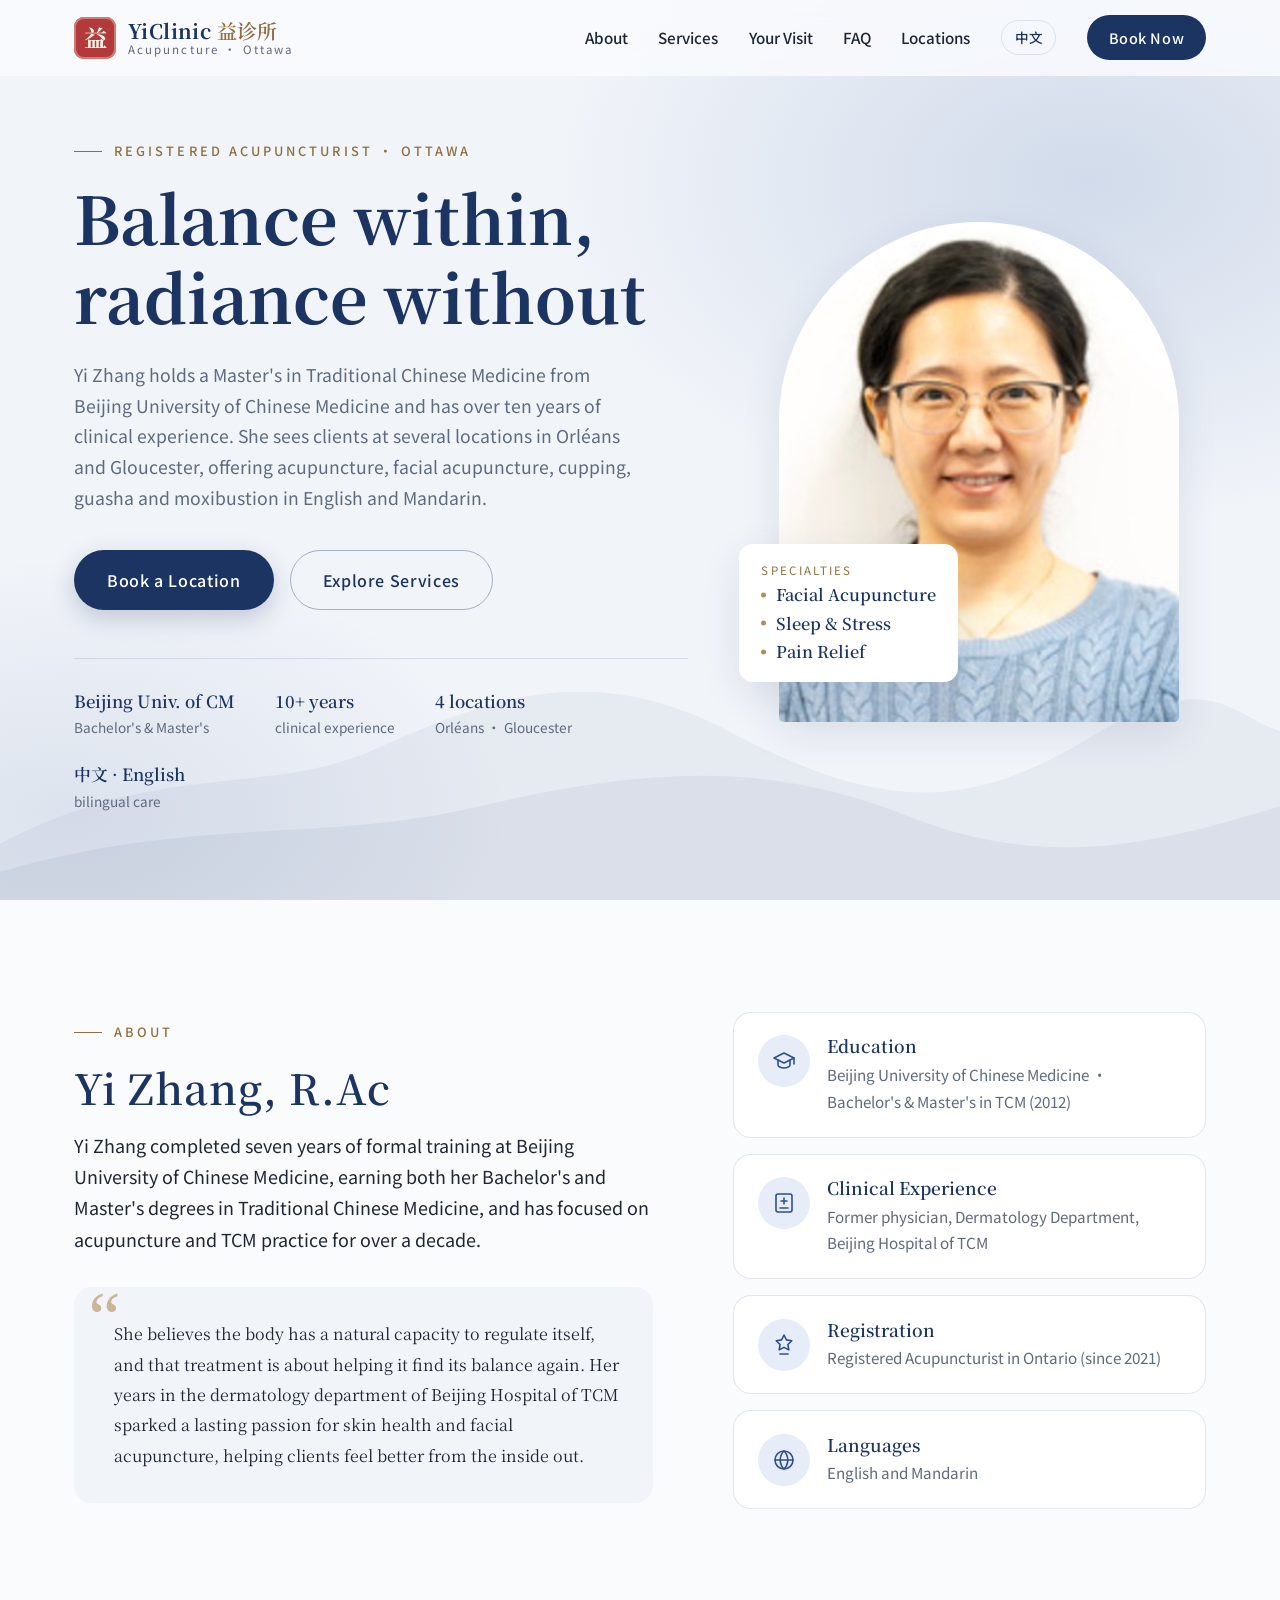
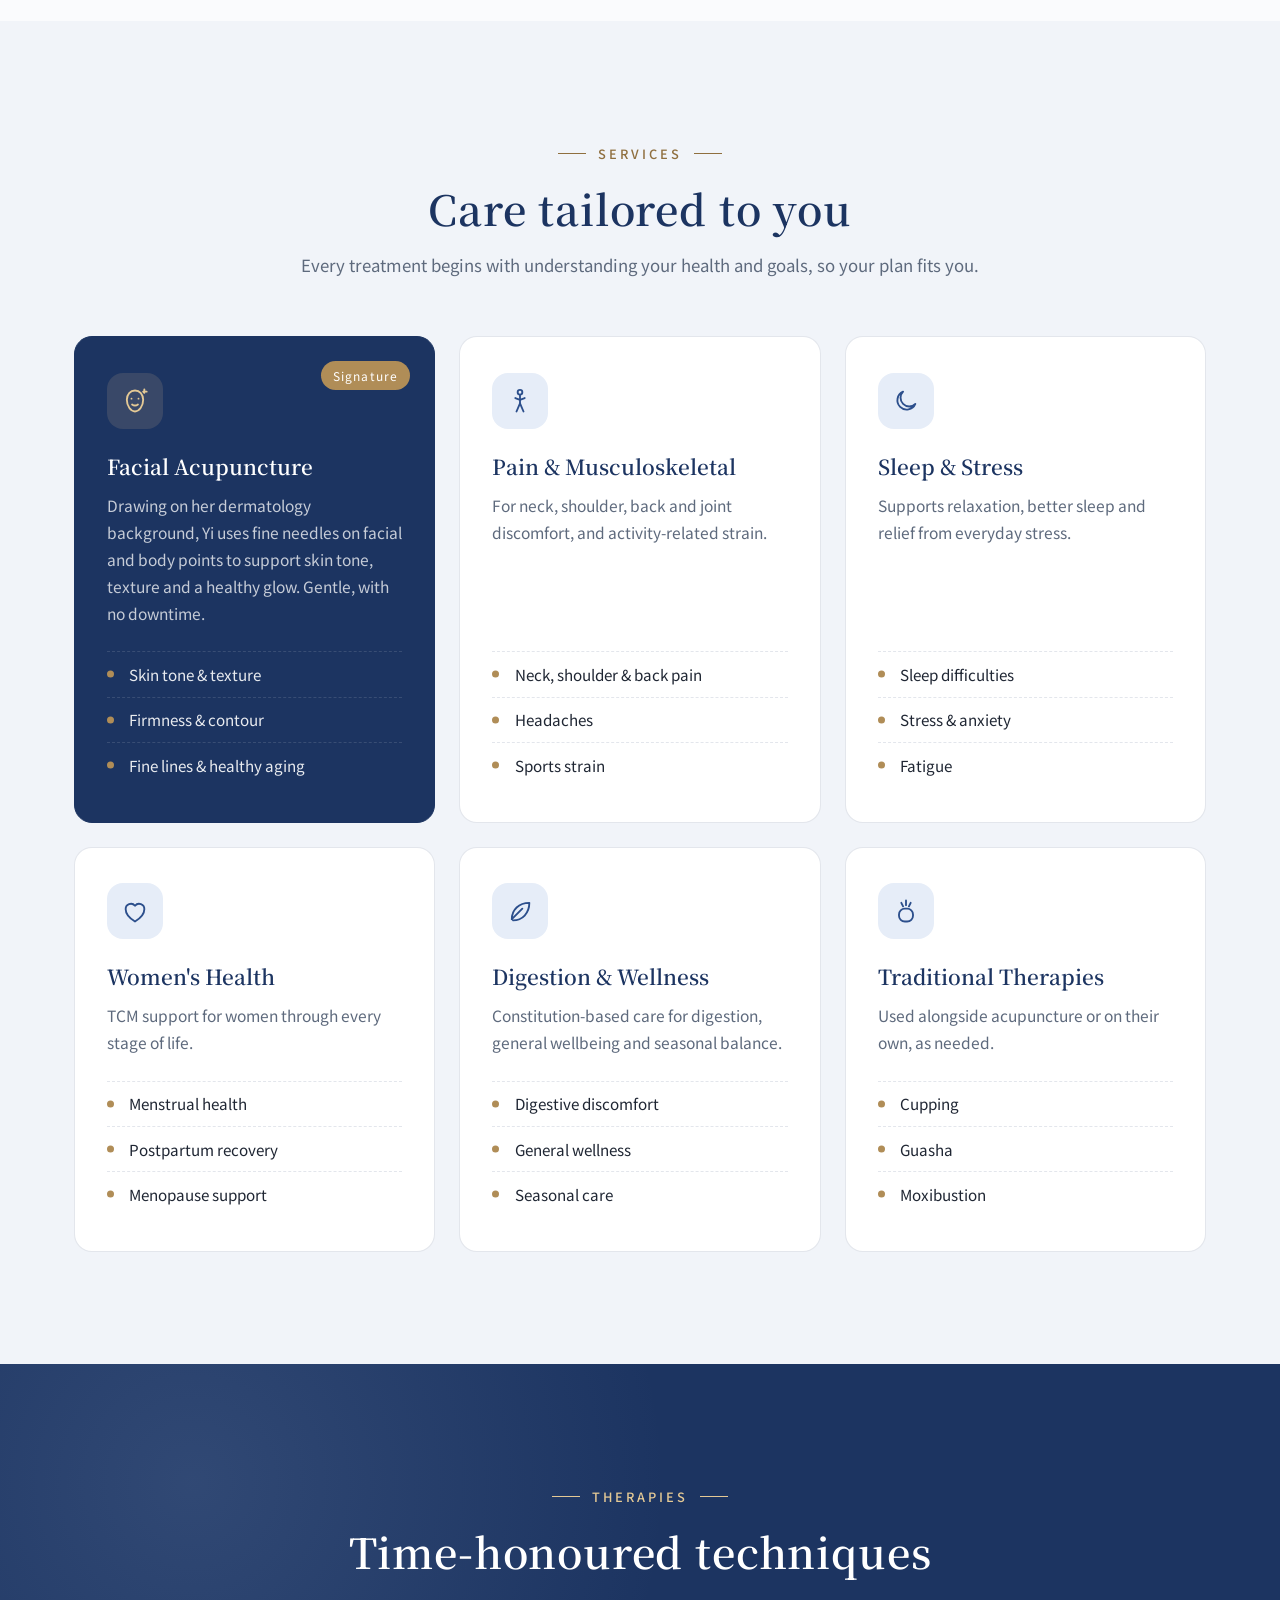
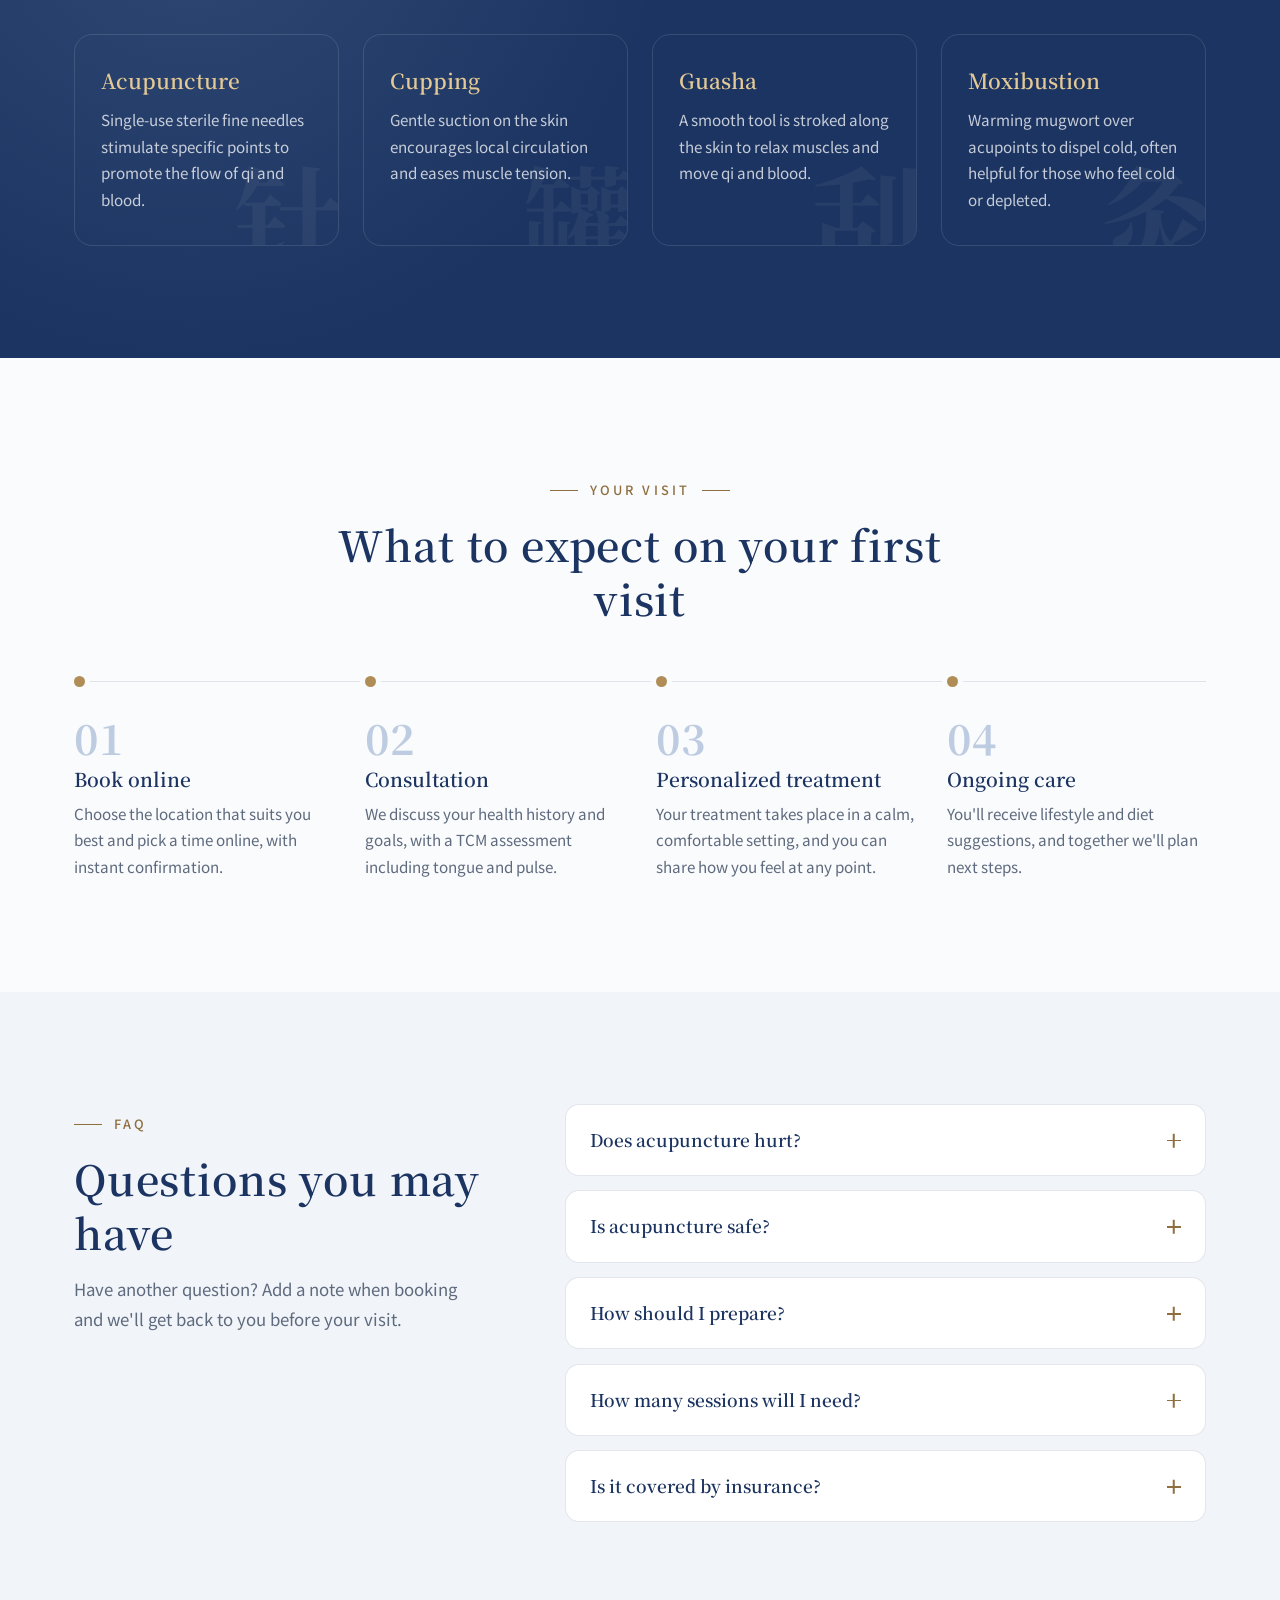
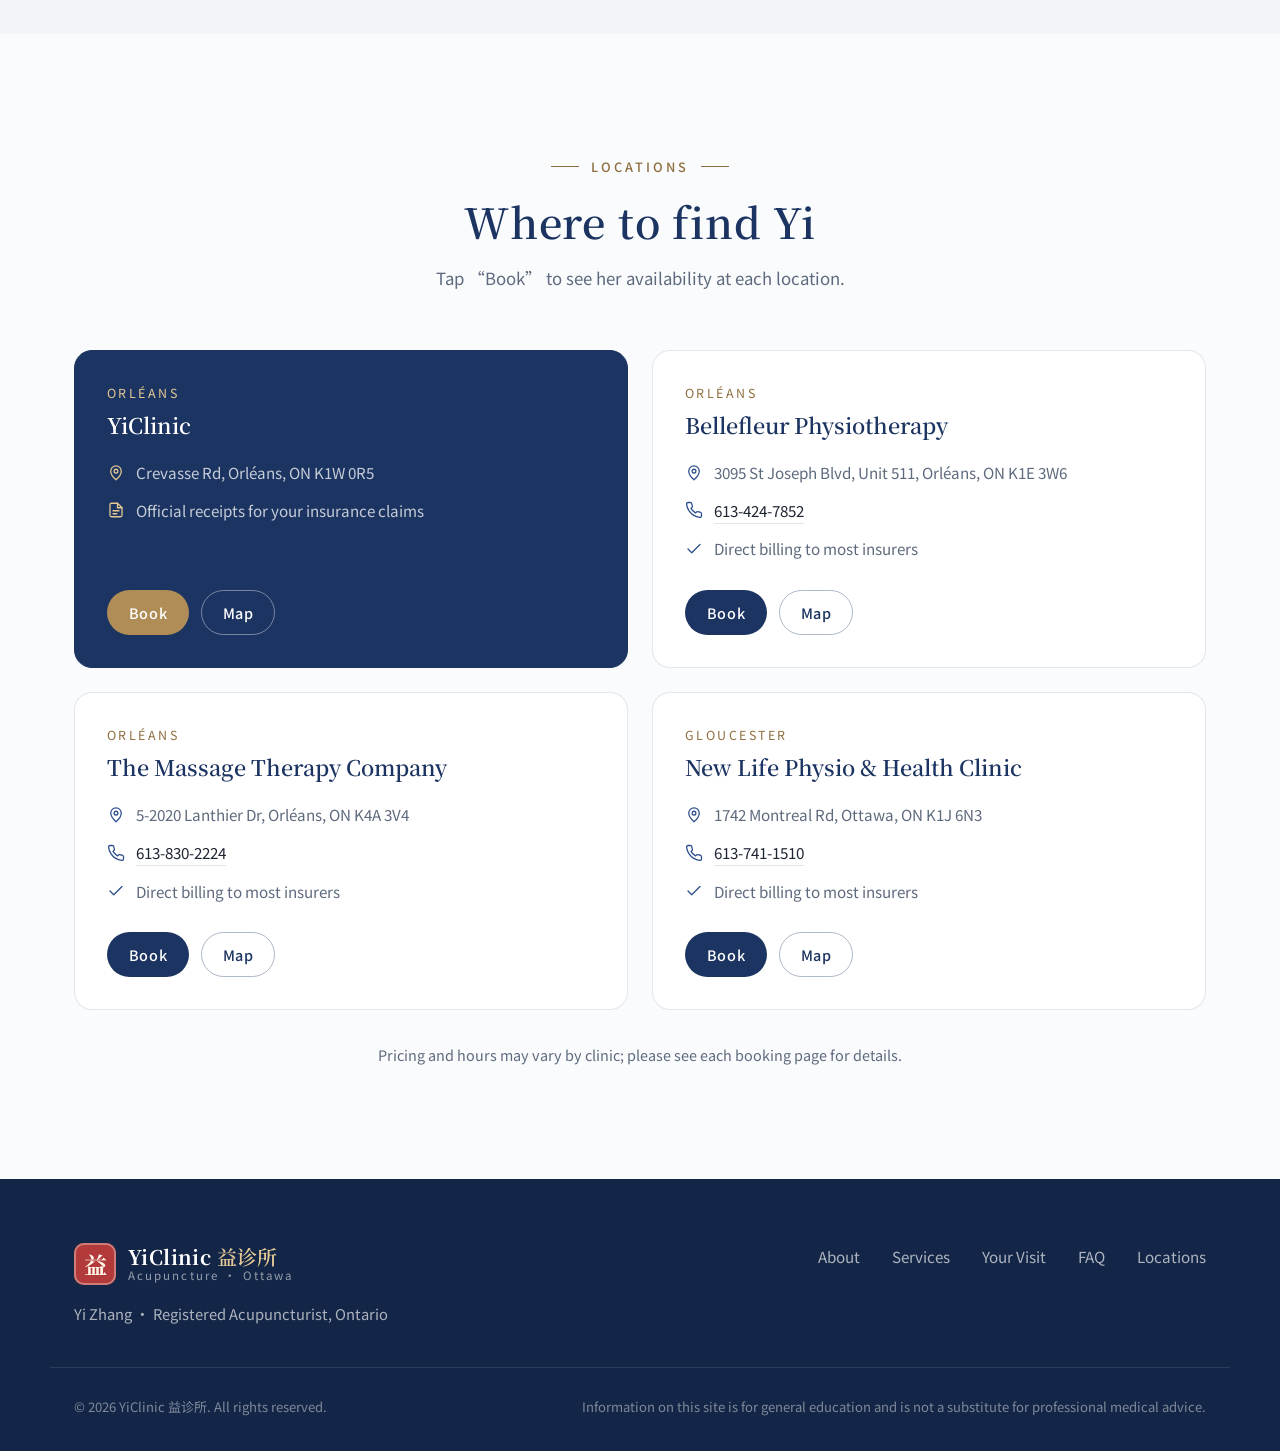
==== index.html @ 2c3e0121 "Compact profile card for mobile hero Co-authored-by: Cursor <cursoragent@cursor.com>" ====
<!DOCTYPE html>
<html lang="zh-CN">
<head>
    <meta charset="UTF-8">
    <meta name="viewport" content="width=device-width, initial-scale=1.0">
    <title>YiClinic 益诊所 - 渥太华中医针灸 | Acupuncture & TCM in Ottawa</title>
    <meta name="description" content="YiClinic 益诊所 - 渥太华中医针灸诊所。张怿，北京中医药大学中医学硕士，安大略省注册针灸师，提供针灸、面部美容针灸、拔罐、刮痧、艾灸，中英文服务。Acupuncture, facial acupuncture, cupping, guasha and moxibustion in Ottawa by Registered Acupuncturist Yi Zhang.">
    <meta name="theme-color" content="#1c3461">
    <link rel="canonical" href="https://www.yiclinic.ca/">
    <link rel="icon" href="favicon.svg" type="image/svg+xml">

    <meta property="og:type" content="website">
    <meta property="og:site_name" content="YiClinic 益诊所">
    <meta property="og:title" content="YiClinic 益诊所 - 渥太华中医针灸 | Acupuncture & TCM in Ottawa">
    <meta property="og:description" content="安大略省注册针灸师张怿 · 针灸、面部美容针灸、拔罐、刮痧、艾灸 · 中英文服务。Registered Acupuncturist in Ottawa.">
    <meta property="og:url" content="https://www.yiclinic.ca/">
    <meta property="og:image" content="https://www.yiclinic.ca/profile.jpg">
    <meta name="twitter:card" content="summary">

    <link rel="preconnect" href="https://fonts.googleapis.com">
    <link rel="preconnect" href="https://fonts.gstatic.com" crossorigin>
    <link href="https://fonts.googleapis.com/css2?family=Noto+Sans+SC:wght@300;400;500;700&family=Noto+Serif+SC:wght@400;500;600;700&display=swap" rel="stylesheet">
    <link rel="stylesheet" href="styles.css?v=5">

    <script type="application/ld+json">
    {
        "@context": "https://schema.org",
        "@type": "MedicalBusiness",
        "name": "YiClinic 益诊所",
        "url": "https://www.yiclinic.ca/",
        "image": "https://www.yiclinic.ca/profile.jpg",
        "description": "Acupuncture and Traditional Chinese Medicine clinic in Ottawa, Ontario. Services in English and Mandarin.",
        "address": {
            "@type": "PostalAddress",
            "streetAddress": "Crevasse Rd",
            "addressLocality": "Orléans",
            "postalCode": "K1W 0R5",
            "addressRegion": "ON",
            "addressCountry": "CA"
        },
        "availableLanguage": ["English", "Chinese"],
        "medicalSpecialty": "Acupuncture",
        "employee": {
            "@type": "Person",
            "name": "Yi Zhang",
            "jobTitle": "Registered Acupuncturist",
            "alumniOf": "Beijing University of Chinese Medicine",
            "workLocation": [
                {
                    "@type": "MedicalClinic",
                    "name": "Bellefleur Physiotherapy - Orléans",
                    "telephone": "+1-613-424-7852",
                    "address": { "@type": "PostalAddress", "streetAddress": "3095 St Joseph Blvd, Unit 511", "addressLocality": "Orléans", "addressRegion": "ON", "postalCode": "K1E 3W6", "addressCountry": "CA" }
                },
                {
                    "@type": "MedicalClinic",
                    "name": "The Massage Therapy Company",
                    "telephone": "+1-613-830-2224",
                    "address": { "@type": "PostalAddress", "streetAddress": "5-2020 Lanthier Dr", "addressLocality": "Orléans", "addressRegion": "ON", "postalCode": "K4A 3V4", "addressCountry": "CA" }
                },
                {
                    "@type": "MedicalClinic",
                    "name": "New Life Physio & Health Clinic",
                    "telephone": "+1-613-741-1510",
                    "address": { "@type": "PostalAddress", "streetAddress": "1742 Montreal Rd", "addressLocality": "Ottawa", "addressRegion": "ON", "postalCode": "K1J 6N3", "addressCountry": "CA" }
                }
            ]
        },
        "potentialAction": {
            "@type": "ReserveAction",
            "target": "https://book.squareup.com/appointments/kmcly4hvuqby21/location/LDAK9QREGEEZS/services"
        }
    }
    </script>
</head>
<body>
    <a class="skip-link" href="#main" data-zh="跳到主要内容" data-en="Skip to content">跳到主要内容</a>

    <header class="navbar" id="navbar">
        <div class="container nav-wrapper">
            <a href="#home" class="logo" aria-label="YiClinic 益诊所">
                <span class="logo-seal" aria-hidden="true">益</span>
                <span class="logo-text">
                    <span class="logo-name">YiClinic <span class="logo-cn">益诊所</span></span>
                    <span class="logo-subtitle" data-zh="渥太华中医针灸" data-en="Acupuncture · Ottawa">渥太华中医针灸</span>
                </span>
            </a>

            <nav class="nav-menu" id="navMenu" aria-label="Main">
                <a href="#about" class="nav-link" data-zh="关于医师" data-en="About">关于医师</a>
                <a href="#services" class="nav-link" data-zh="服务项目" data-en="Services">服务项目</a>
                <a href="#visit" class="nav-link" data-zh="就诊流程" data-en="Your Visit">就诊流程</a>
                <a href="#faq" class="nav-link" data-zh="常见问题" data-en="FAQ">常见问题</a>
                <a href="#locations" class="nav-link" data-zh="就诊地点" data-en="Locations">就诊地点</a>
                <button class="language-toggle" type="button" data-lang-toggle aria-label="Switch language / 切换语言">EN</button>
                <a href="#locations" class="btn btn-primary btn-sm nav-cta" data-zh="在线预约" data-en="Book Now">在线预约</a>
            </nav>

            <button class="mobile-menu-toggle" id="mobileMenuToggle" type="button" aria-label="Menu" aria-controls="navMenu" aria-expanded="false">
                <span></span><span></span><span></span>
            </button>
        </div>
    </header>

    <main id="main">
        <!-- 首页 -->
        <section id="home" class="hero">
            <svg class="hero-mountains" viewBox="0 0 1440 320" preserveAspectRatio="none" aria-hidden="true">
                <path d="M0 260 C 180 170, 300 210, 420 160 S 660 60, 820 140 S 1080 230, 1220 150 S 1380 120, 1440 140 L1440 320 L0 320 Z" fill="currentColor" opacity="0.05"/>
                <path d="M0 290 C 220 230, 360 260, 540 220 S 860 170, 1020 230 S 1300 260, 1440 220 L1440 320 L0 320 Z" fill="currentColor" opacity="0.06"/>
            </svg>
            <div class="container hero-grid">
                <div class="hero-text">
                    <p class="eyebrow reveal" data-zh="安大略省注册针灸师 · 渥太华" data-en="Registered Acupuncturist · Ottawa">安大略省注册针灸师 · 渥太华</p>
                    <h1 class="hero-title reveal" data-zh="调和身心，自然焕采" data-en="Balance within, radiance without">调和身心，自然焕采</h1>
                    <p class="hero-lead reveal" data-zh="张怿，北京中医药大学中医学硕士，十余年针灸临床经验。在渥太华 Orléans 与 Gloucester 多个地点出诊，提供针灸、面部美容针灸、拔罐、刮痧与艾灸，中英文服务。" data-en="Yi Zhang holds a Master's in Traditional Chinese Medicine from Beijing University of Chinese Medicine and has over ten years of clinical experience. She sees clients at several locations in Orléans and Gloucester, offering acupuncture, facial acupuncture, cupping, guasha and moxibustion in English and Mandarin.">张怿，北京中医药大学中医学硕士，十余年针灸临床经验。在渥太华 Orléans 与 Gloucester 多个地点出诊，提供针灸、面部美容针灸、拔罐、刮痧与艾灸，中英文服务。</p>
                    <div class="hero-buttons reveal">
                        <a href="#locations" class="btn btn-primary" data-zh="选择地点预约" data-en="Book a Location">选择地点预约</a>
                        <a href="#services" class="btn btn-ghost" data-zh="查看服务项目" data-en="Explore Services">查看服务项目</a>
                    </div>
                    <ul class="hero-trust reveal">
                        <li>
                            <strong data-zh="北京中医药大学" data-en="Beijing Univ. of CM">北京中医药大学</strong>
                            <span data-zh="中医学学士 · 硕士" data-en="Bachelor's & Master's">中医学学士 · 硕士</span>
                        </li>
                        <li>
                            <strong data-zh="10+ 年" data-en="10+ years">10+ 年</strong>
                            <span data-zh="针灸临床经验" data-en="clinical experience">针灸临床经验</span>
                        </li>
                        <li>
                            <strong data-zh="4 个地点" data-en="4 locations">4 个地点</strong>
                            <span>Orléans · Gloucester</span>
                        </li>
                        <li>
                            <strong>中文 · English</strong>
                            <span data-zh="双语服务" data-en="bilingual care">双语服务</span>
                        </li>
                    </ul>
                </div>
                <div class="hero-visual reveal">
                    <div class="hero-arch">
                        <img src="profile.jpg" alt="张怿 Yi Zhang, Registered Acupuncturist" width="415" height="430">
                    </div>
                    <div class="hero-badge">
                        <span class="hero-badge-label" data-zh="特色项目" data-en="Specialties">特色项目</span>
                        <ul class="hero-badge-list">
                            <li data-zh="面部美容" data-en="Facial Acupuncture">面部美容</li>
                            <li data-zh="睡眠情绪" data-en="Sleep & Stress">睡眠情绪</li>
                            <li data-zh="疼痛调理" data-en="Pain Relief">疼痛调理</li>
                        </ul>
                    </div>
                </div>
            </div>
        </section>

        <!-- 关于医师 -->
        <section id="about" class="section about">
            <div class="container about-grid">
                <div class="about-intro reveal">
                    <p class="eyebrow" data-zh="关于医师" data-en="About">关于医师</p>
                    <h2 class="section-title" data-zh="张怿 · 注册针灸师" data-en="Yi Zhang, R.Ac">张怿 · 注册针灸师</h2>
                    <p class="lead" data-zh="张怿毕业于北京中医药大学，接受七年系统中医学教育，获中医学学士及硕士学位，此后专注针灸与中医临床十余年。" data-en="Yi Zhang completed seven years of formal training at Beijing University of Chinese Medicine, earning both her Bachelor's and Master's degrees in Traditional Chinese Medicine, and has focused on acupuncture and TCM practice for over a decade.">张怿毕业于北京中医药大学，接受七年系统中医学教育，获中医学学士及硕士学位，此后专注针灸与中医临床十余年。</p>
                    <blockquote class="philosophy">
                        <p data-zh="她相信身体本身具有自我调节的能力。治疗的目的，是帮助身体重新找回平衡。曾在北京中医医院皮肤科工作的经历，让她对皮肤调理与面部美容针灸一直怀有热情，希望帮助每一位来访者由内而外地改善状态。" data-en="She believes the body has a natural capacity to regulate itself, and that treatment is about helping it find its balance again. Her years in the dermatology department of Beijing Hospital of TCM sparked a lasting passion for skin health and facial acupuncture, helping clients feel better from the inside out.">她相信身体本身具有自我调节的能力。治疗的目的，是帮助身体重新找回平衡。曾在北京中医医院皮肤科工作的经历，让她对皮肤调理与面部美容针灸一直怀有热情，希望帮助每一位来访者由内而外地改善状态。</p>
                    </blockquote>
                </div>

                <ul class="credentials">
                    <li class="credential reveal">
                        <span class="icon-circle" aria-hidden="true">
                            <svg viewBox="0 0 24 24"><path d="M2 9l10-5 10 5-10 5-10-5z"/><path d="M6 11v5c0 1.5 2.7 3 6 3s6-1.5 6-3v-5"/><path d="M22 9v6"/></svg>
                        </span>
                        <div>
                            <h3 data-zh="教育背景" data-en="Education">教育背景</h3>
                            <p data-zh="北京中医药大学 · 中医学学士、硕士（2012）" data-en="Beijing University of Chinese Medicine · Bachelor's & Master's in TCM (2012)">北京中医药大学 · 中医学学士、硕士（2012）</p>
                        </div>
                    </li>
                    <li class="credential reveal">
                        <span class="icon-circle" aria-hidden="true">
                            <svg viewBox="0 0 24 24"><rect x="4" y="3" width="16" height="18" rx="2"/><path d="M12 7v6M9 10h6"/><path d="M8 17h8"/></svg>
                        </span>
                        <div>
                            <h3 data-zh="临床经历" data-en="Clinical Experience">临床经历</h3>
                            <p data-zh="曾任北京中医医院皮肤科医师" data-en="Former physician, Dermatology Department, Beijing Hospital of TCM">曾任北京中医医院皮肤科医师</p>
                        </div>
                    </li>
                    <li class="credential reveal">
                        <span class="icon-circle" aria-hidden="true">
                            <svg viewBox="0 0 24 24"><path d="M12 2l2.4 4.9 5.4.8-3.9 3.8.9 5.4L12 14.4l-4.8 2.5.9-5.4-3.9-3.8 5.4-.8L12 2z"/><path d="M8 21h8"/></svg>
                        </span>
                        <div>
                            <h3 data-zh="执业资格" data-en="Registration">执业资格</h3>
                            <p data-zh="安大略省注册针灸师（2021 年至今）" data-en="Registered Acupuncturist in Ontario (since 2021)">安大略省注册针灸师（2021 年至今）</p>
                        </div>
                    </li>
                    <li class="credential reveal">
                        <span class="icon-circle" aria-hidden="true">
                            <svg viewBox="0 0 24 24"><circle cx="12" cy="12" r="9"/><path d="M3 12h18"/><path d="M12 3c2.5 2.5 3.8 5.5 3.8 9s-1.3 6.5-3.8 9c-2.5-2.5-3.8-5.5-3.8-9S9.5 5.5 12 3z"/></svg>
                        </span>
                        <div>
                            <h3 data-zh="语言" data-en="Languages">语言</h3>
                            <p data-zh="中文（普通话）、英文" data-en="English and Mandarin">中文（普通话）、英文</p>
                        </div>
                    </li>
                </ul>
            </div>
        </section>

        <!-- 服务项目 -->
        <section id="services" class="section services">
            <div class="container">
                <div class="section-header reveal">
                    <p class="eyebrow" data-zh="服务项目" data-en="Services">服务项目</p>
                    <h2 class="section-title" data-zh="因人而异的中医调理" data-en="Care tailored to you">因人而异的中医调理</h2>
                    <p class="section-description" data-zh="每次治疗前都会详细了解您的情况，再制定适合您的针灸与中医方案。" data-en="Every treatment begins with understanding your health and goals, so your plan fits you.">每次治疗前都会详细了解您的情况，再制定适合您的针灸与中医方案。</p>
                </div>

                <div class="services-grid">
                    <article class="service-card service-card--featured reveal">
                        <span class="service-tag" data-zh="特色项目" data-en="Signature">特色项目</span>
                        <span class="service-icon" aria-hidden="true">
                            <svg viewBox="0 0 24 24"><path d="M12 3c-4 0-7 3.2-7 8 0 5.5 3.5 10 7 10s7-4.5 7-10c0-4.8-3-8-7-8z"/><path d="M9 10h.01M15 10h.01"/><path d="M9.5 15c1.4 1 3.6 1 5 0"/><path d="M19 4l1 1M20 2v2M22 4h-2"/></svg>
                        </span>
                        <h3 data-zh="面部美容针灸" data-en="Facial Acupuncture">面部美容针灸</h3>
                        <p data-zh="结合皮肤科临床背景，以细针作用于面部及全身穴位，帮助改善气色与肌肤状态。温和、无需恢复期。" data-en="Drawing on her dermatology background, Yi uses fine needles on facial and body points to support skin tone, texture and a healthy glow. Gentle, with no downtime.">结合皮肤科临床背景，以细针作用于面部及全身穴位，帮助改善气色与肌肤状态。温和、无需恢复期。</p>
                        <ul class="service-list">
                            <li data-zh="改善气色与肤质" data-en="Skin tone & texture">改善气色与肤质</li>
                            <li data-zh="面部紧致与轮廓" data-en="Firmness & contour">面部紧致与轮廓</li>
                            <li data-zh="细纹与抗衰调理" data-en="Fine lines & healthy aging">细纹与抗衰调理</li>
                        </ul>
                    </article>

                    <article class="service-card reveal">
                        <span class="service-icon" aria-hidden="true">
                            <svg viewBox="0 0 24 24"><circle cx="12" cy="4.5" r="2"/><path d="M12 7v7"/><path d="M8 9.5l4 1.5 4-1.5"/><path d="M9 21l3-7 3 7"/></svg>
                        </span>
                        <h3 data-zh="疼痛与肌肉骨骼" data-en="Pain & Musculoskeletal">疼痛与肌肉骨骼</h3>
                        <p data-zh="针对颈肩腰背、关节及运动相关的不适，舒缓紧张、促进活动。" data-en="For neck, shoulder, back and joint discomfort, and activity-related strain.">针对颈肩腰背、关节及运动相关的不适，舒缓紧张、促进活动。</p>
                        <ul class="service-list">
                            <li data-zh="颈肩腰背痛" data-en="Neck, shoulder & back pain">颈肩腰背痛</li>
                            <li data-zh="头痛" data-en="Headaches">头痛</li>
                            <li data-zh="运动劳损" data-en="Sports strain">运动劳损</li>
                        </ul>
                    </article>

                    <article class="service-card reveal">
                        <span class="service-icon" aria-hidden="true">
                            <svg viewBox="0 0 24 24"><path d="M20 14.5A8 8 0 1 1 9.5 4a6.5 6.5 0 0 0 10.5 10.5z"/></svg>
                        </span>
                        <h3 data-zh="睡眠与情绪" data-en="Sleep & Stress">睡眠与情绪</h3>
                        <p data-zh="帮助身心放松，调理睡眠质量与日常压力带来的不适。" data-en="Supports relaxation, better sleep and relief from everyday stress.">帮助身心放松，调理睡眠质量与日常压力带来的不适。</p>
                        <ul class="service-list">
                            <li data-zh="失眠多梦" data-en="Sleep difficulties">失眠多梦</li>
                            <li data-zh="压力与焦虑" data-en="Stress & anxiety">压力与焦虑</li>
                            <li data-zh="疲劳乏力" data-en="Fatigue">疲劳乏力</li>
                        </ul>
                    </article>

                    <article class="service-card reveal">
                        <span class="service-icon" aria-hidden="true">
                            <svg viewBox="0 0 24 24"><path d="M12 21c-5-3-8-6.5-8-10.5A4.5 4.5 0 0 1 12 7.5a4.5 4.5 0 0 1 8 3c0 4-3 7.5-8 10.5z"/></svg>
                        </span>
                        <h3 data-zh="女性健康" data-en="Women's Health">女性健康</h3>
                        <p data-zh="在不同生命阶段为女性提供中医调理与支持。" data-en="TCM support for women through every stage of life.">在不同生命阶段为女性提供中医调理与支持。</p>
                        <ul class="service-list">
                            <li data-zh="月经调理" data-en="Menstrual health">月经调理</li>
                            <li data-zh="产后恢复" data-en="Postpartum recovery">产后恢复</li>
                            <li data-zh="更年期调养" data-en="Menopause support">更年期调养</li>
                        </ul>
                    </article>

                    <article class="service-card reveal">
                        <span class="service-icon" aria-hidden="true">
                            <svg viewBox="0 0 24 24"><path d="M5 19c0-8 6-14 15-14 0 9-6 15-14 15"/><path d="M5 19L14 10"/></svg>
                        </span>
                        <h3 data-zh="消化与体质调理" data-en="Digestion & Wellness">消化与体质调理</h3>
                        <p data-zh="根据个人体质调理脾胃、改善亚健康状态，顺应季节养生。" data-en="Constitution-based care for digestion, general wellbeing and seasonal balance.">根据个人体质调理脾胃、改善亚健康状态，顺应季节养生。</p>
                        <ul class="service-list">
                            <li data-zh="消化不适" data-en="Digestive discomfort">消化不适</li>
                            <li data-zh="亚健康调理" data-en="General wellness">亚健康调理</li>
                            <li data-zh="季节性调养" data-en="Seasonal care">季节性调养</li>
                        </ul>
                    </article>

                    <article class="service-card reveal">
                        <span class="service-icon" aria-hidden="true">
                            <svg viewBox="0 0 24 24"><path d="M12 3v4"/><path d="M8 5l1.5 3M16 5l-1.5 3"/><rect x="6" y="10" width="12" height="11" rx="5"/></svg>
                        </span>
                        <h3 data-zh="传统中医疗法" data-en="Traditional Therapies">传统中医疗法</h3>
                        <p data-zh="可根据需要与针灸配合使用，或单独进行。" data-en="Used alongside acupuncture or on their own, as needed.">可根据需要与针灸配合使用，或单独进行。</p>
                        <ul class="service-list">
                            <li data-zh="拔罐" data-en="Cupping">拔罐</li>
                            <li data-zh="刮痧" data-en="Guasha">刮痧</li>
                            <li data-zh="艾灸" data-en="Moxibustion">艾灸</li>
                        </ul>
                    </article>
                </div>
            </div>
        </section>

        <!-- 疗法介绍 -->
        <section class="section therapies">
            <div class="container">
                <div class="section-header reveal">
                    <p class="eyebrow eyebrow--light" data-zh="疗法介绍" data-en="Therapies">疗法介绍</p>
                    <h2 class="section-title" data-zh="传承千年的中医手法" data-en="Time-honoured techniques">传承千年的中医手法</h2>
                </div>
                <div class="therapies-grid">
                    <div class="therapy reveal">
                        <span class="therapy-char" aria-hidden="true">针</span>
                        <h3 data-zh="针灸" data-en="Acupuncture">针灸</h3>
                        <p data-zh="以一次性无菌细针刺激穴位，疏通经络、调和气血。" data-en="Single-use sterile fine needles stimulate specific points to promote the flow of qi and blood.">以一次性无菌细针刺激穴位，疏通经络、调和气血。</p>
                    </div>
                    <div class="therapy reveal">
                        <span class="therapy-char" aria-hidden="true">罐</span>
                        <h3 data-zh="拔罐" data-en="Cupping">拔罐</h3>
                        <p data-zh="借助负压作用于肌肤，促进局部循环、舒缓肌肉紧张。" data-en="Gentle suction on the skin encourages local circulation and eases muscle tension.">借助负压作用于肌肤，促进局部循环、舒缓肌肉紧张。</p>
                    </div>
                    <div class="therapy reveal">
                        <span class="therapy-char" aria-hidden="true">刮</span>
                        <h3 data-zh="刮痧" data-en="Guasha">刮痧</h3>
                        <p data-zh="以刮痧板在皮肤表面刮拭，放松肌肉、促进气血运行。" data-en="A smooth tool is stroked along the skin to relax muscles and move qi and blood.">以刮痧板在皮肤表面刮拭，放松肌肉、促进气血运行。</p>
                    </div>
                    <div class="therapy reveal">
                        <span class="therapy-char" aria-hidden="true">灸</span>
                        <h3 data-zh="艾灸" data-en="Moxibustion">艾灸</h3>
                        <p data-zh="以艾草温熨穴位，温经散寒，适合怕冷、体虚者。" data-en="Warming mugwort over acupoints to dispel cold, often helpful for those who feel cold or depleted.">以艾草温熨穴位，温经散寒，适合怕冷、体虚者。</p>
                    </div>
                </div>
            </div>
        </section>

        <!-- 就诊流程 -->
        <section id="visit" class="section visit">
            <div class="container">
                <div class="section-header reveal">
                    <p class="eyebrow" data-zh="就诊流程" data-en="Your Visit">就诊流程</p>
                    <h2 class="section-title" data-zh="第一次来，会是怎样的？" data-en="What to expect on your first visit">第一次来，会是怎样的？</h2>
                </div>
                <ol class="steps">
                    <li class="step reveal">
                        <span class="step-num">01</span>
                        <h3 data-zh="在线预约" data-en="Book online">在线预约</h3>
                        <p data-zh="选择离您最方便的地点，在线挑选时间，即时确认。" data-en="Choose the location that suits you best and pick a time online, with instant confirmation.">选择离您最方便的地点，在线挑选时间，即时确认。</p>
                    </li>
                    <li class="step reveal">
                        <span class="step-num">02</span>
                        <h3 data-zh="问诊评估" data-en="Consultation">问诊评估</h3>
                        <p data-zh="详细了解您的健康史与诉求，结合舌诊、脉诊进行中医评估。" data-en="We discuss your health history and goals, with a TCM assessment including tongue and pulse.">详细了解您的健康史与诉求，结合舌诊、脉诊进行中医评估。</p>
                    </li>
                    <li class="step reveal">
                        <span class="step-num">03</span>
                        <h3 data-zh="个性化治疗" data-en="Personalized treatment">个性化治疗</h3>
                        <p data-zh="在安静舒适的环境中进行针灸或其他中医治疗，过程中随时沟通感受。" data-en="Your treatment takes place in a calm, comfortable setting, and you can share how you feel at any point.">在安静舒适的环境中进行针灸或其他中医治疗，过程中随时沟通感受。</p>
                    </li>
                    <li class="step reveal">
                        <span class="step-num">04</span>
                        <h3 data-zh="调养建议" data-en="Ongoing care">调养建议</h3>
                        <p data-zh="提供饮食起居方面的建议，并与您商定后续的治疗计划。" data-en="You'll receive lifestyle and diet suggestions, and together we'll plan next steps.">提供饮食起居方面的建议，并与您商定后续的治疗计划。</p>
                    </li>
                </ol>
            </div>
        </section>

        <!-- 常见问题 -->
        <section id="faq" class="section faq">
            <div class="container faq-grid">
                <div class="faq-intro reveal">
                    <p class="eyebrow" data-zh="常见问题" data-en="FAQ">常见问题</p>
                    <h2 class="section-title" data-zh="您可能想知道" data-en="Questions you may have">您可能想知道</h2>
                    <p class="section-description" data-zh="还有其他问题？欢迎在预约时备注，我们会在就诊前与您联系。" data-en="Have another question? Add a note when booking and we'll get back to you before your visit.">还有其他问题？欢迎在预约时备注，我们会在就诊前与您联系。</p>
                </div>
                <div class="faq-list">
                    <details class="faq-item reveal">
                        <summary data-zh="针灸会痛吗？" data-en="Does acupuncture hurt?">针灸会痛吗？</summary>
                        <p data-zh="针灸针非常细，远细于打针用的针头。进针时多数人只有轻微感觉，之后可能出现酸、胀、麻、沉等“得气”感，通常很快适应，很多人治疗时会放松到睡着。" data-en="Acupuncture needles are extremely fine, far thinner than injection needles. Most people feel only a slight sensation on insertion, sometimes followed by a dull ache, warmth or heaviness. Many clients relax enough to fall asleep.">针灸针非常细，远细于打针用的针头。进针时多数人只有轻微感觉，之后可能出现酸、胀、麻、沉等“得气”感，通常很快适应，很多人治疗时会放松到睡着。</p>
                    </details>
                    <details class="faq-item reveal">
                        <summary data-zh="针灸安全吗？" data-en="Is acupuncture safe?">针灸安全吗？</summary>
                        <p data-zh="所有针具均为一次性无菌针，用后即弃。张怿是安大略省注册针灸师，遵循省级执业及卫生标准。如您怀孕、正在服用抗凝药物或有其他健康状况，请在就诊时告知。" data-en="All needles are single-use, sterile and disposed of after each treatment. Yi is a Registered Acupuncturist in Ontario and follows provincial practice and safety standards. Please let us know if you are pregnant, take blood thinners or have other health conditions.">所有针具均为一次性无菌针，用后即弃。张怿是安大略省注册针灸师，遵循省级执业及卫生标准。如您怀孕、正在服用抗凝药物或有其他健康状况，请在就诊时告知。</p>
                    </details>
                    <details class="faq-item reveal">
                        <summary data-zh="治疗前需要做什么准备？" data-en="How should I prepare?">治疗前需要做什么准备？</summary>
                        <p data-zh="建议穿着宽松舒适的衣物；就诊前适量进食，避免空腹或过饱；面部美容针灸前请尽量不化妆。" data-en="Wear loose, comfortable clothing and have a light meal beforehand; avoid coming hungry or overly full. For facial acupuncture, please come without makeup if possible.">建议穿着宽松舒适的衣物；就诊前适量进食，避免空腹或过饱；面部美容针灸前请尽量不化妆。</p>
                    </details>
                    <details class="faq-item reveal">
                        <summary data-zh="需要做几次治疗？" data-en="How many sessions will I need?">需要做几次治疗？</summary>
                        <p data-zh="因人而异，取决于您的具体情况、病程长短和身体反应。首次就诊评估后，会与您一起商量合适的治疗频率与疗程。" data-en="It depends on your condition, how long you've had it and how your body responds. After your first assessment, we'll discuss a frequency and plan that suits you.">因人而异，取决于您的具体情况、病程长短和身体反应。首次就诊评估后，会与您一起商量合适的治疗频率与疗程。</p>
                    </details>
                    <details class="faq-item reveal">
                        <summary data-zh="保险可以报销吗？" data-en="Is it covered by insurance?">保险可以报销吗？</summary>
                        <p data-zh="许多雇主提供的补充医疗保险（extended health benefits）涵盖注册针灸师的服务，具体范围请咨询您的保险公司。在 Bellefleur、The Massage Therapy Company 和 New Life 三家诊所就诊，可由诊所直接向多数保险公司报销（direct billing）；在私人诊室就诊则提供注册针灸师收据，供您自行报销。" data-en="Many extended health benefit plans cover services by a Registered Acupuncturist; please check your coverage with your insurer. At Bellefleur, The Massage Therapy Company and New Life, the clinic can bill most insurers directly. At the private studio, you'll receive an official receipt to submit yourself.">许多雇主提供的补充医疗保险（extended health benefits）涵盖注册针灸师的服务，具体范围请咨询您的保险公司。在 Bellefleur、The Massage Therapy Company 和 New Life 三家诊所就诊，可由诊所直接向多数保险公司报销（direct billing）；在私人诊室就诊则提供注册针灸师收据，供您自行报销。</p>
                    </details>
                </div>
            </div>
        </section>

        <!-- 就诊地点 -->
        <section id="locations" class="section locations">
            <div class="container">
                <div class="section-header reveal">
                    <p class="eyebrow" data-zh="就诊地点" data-en="Locations">就诊地点</p>
                    <h2 class="section-title" data-zh="张怿的出诊地点" data-en="Where to find Yi">张怿的出诊地点</h2>
                    <p class="section-description" data-zh="点击「预约」，即可查看她在该地点的可约时间。" data-en="Tap “Book” to see her availability at each location.">点击「预约」，即可查看她在该地点的可约时间。</p>
                </div>

                <div class="locations-grid">
                    <article class="location-card location-card--featured reveal">
                        <p class="location-area">Orléans</p>
                        <h3 data-zh="YiClinic 益诊所" data-en="YiClinic">YiClinic 益诊所</h3>
                        <ul class="location-meta">
                            <li>
                                <svg viewBox="0 0 24 24" aria-hidden="true"><path d="M12 21s-7-6.2-7-11.5A7 7 0 0 1 19 9.5C19 14.8 12 21 12 21z"/><circle cx="12" cy="9.5" r="2.5"/></svg>
                                <span>Crevasse Rd, Orléans, ON K1W 0R5</span>
                            </li>
                            <li>
                                <svg viewBox="0 0 24 24" aria-hidden="true"><path d="M14 3H6a2 2 0 0 0-2 2v14a2 2 0 0 0 2 2h12a2 2 0 0 0 2-2V9z"/><path d="M14 3v6h6M8 13h8M8 17h5"/></svg>
                                <span data-zh="提供注册针灸师收据，可自行向保险报销" data-en="Official receipts for your insurance claims">提供注册针灸师收据，可自行向保险报销</span>
                            </li>
                        </ul>
                        <div class="location-actions">
                            <a href="https://book.squareup.com/appointments/kmcly4hvuqby21/location/LDAK9QREGEEZS/services" target="_blank" rel="noopener" class="btn btn-primary btn-sm" data-zh="预约" data-en="Book">预约</a>
                            <a href="https://www.google.com/maps/search/?api=1&amp;query=Crevasse+Rd+Orleans+ON+K1W+0R5" target="_blank" rel="noopener" class="btn btn-ghost btn-sm" data-zh="地图" data-en="Map">地图</a>
                        </div>
                    </article>

                    <article class="location-card reveal">
                        <p class="location-area">Orléans</p>
                        <h3>Bellefleur Physiotherapy</h3>
                        <ul class="location-meta">
                            <li>
                                <svg viewBox="0 0 24 24" aria-hidden="true"><path d="M12 21s-7-6.2-7-11.5A7 7 0 0 1 19 9.5C19 14.8 12 21 12 21z"/><circle cx="12" cy="9.5" r="2.5"/></svg>
                                <span>3095 St Joseph Blvd, Unit 511, Orléans, ON K1E 3W6</span>
                            </li>
                            <li>
                                <svg viewBox="0 0 24 24" aria-hidden="true"><path d="M22 16.9v3a2 2 0 0 1-2.2 2 19.8 19.8 0 0 1-8.6-3.1 19.5 19.5 0 0 1-6-6A19.8 19.8 0 0 1 2.1 4.2 2 2 0 0 1 4.1 2h3a2 2 0 0 1 2 1.7c.1 1 .4 1.9.7 2.8a2 2 0 0 1-.5 2.1L8 9.9a16 16 0 0 0 6 6l1.3-1.3a2 2 0 0 1 2.1-.4c.9.3 1.8.6 2.8.7a2 2 0 0 1 1.7 2z"/></svg>
                                <a href="tel:+16134247852">613-424-7852</a>
                            </li>
                            <li>
                                <svg viewBox="0 0 24 24" aria-hidden="true"><path d="M20 6L9 17l-5-5"/></svg>
                                <span data-zh="可直接向保险公司报销（direct billing）" data-en="Direct billing to most insurers">可直接向保险公司报销（direct billing）</span>
                            </li>
                        </ul>
                        <div class="location-actions">
                            <a href="https://bellefleurphysio.janeapp.com/locations/orleans/book#/staff_member/19" target="_blank" rel="noopener" class="btn btn-primary btn-sm" data-zh="预约" data-en="Book">预约</a>
                            <a href="https://www.google.com/maps/search/?api=1&amp;query=Bellefleur+Physiotherapy+3095+St+Joseph+Blvd+Orleans+ON" target="_blank" rel="noopener" class="btn btn-ghost btn-sm" data-zh="地图" data-en="Map">地图</a>
                        </div>
                    </article>

                    <article class="location-card reveal">
                        <p class="location-area">Orléans</p>
                        <h3>The Massage Therapy Company</h3>
                        <ul class="location-meta">
                            <li>
                                <svg viewBox="0 0 24 24" aria-hidden="true"><path d="M12 21s-7-6.2-7-11.5A7 7 0 0 1 19 9.5C19 14.8 12 21 12 21z"/><circle cx="12" cy="9.5" r="2.5"/></svg>
                                <span>5-2020 Lanthier Dr, Orléans, ON K4A 3V4</span>
                            </li>
                            <li>
                                <svg viewBox="0 0 24 24" aria-hidden="true"><path d="M22 16.9v3a2 2 0 0 1-2.2 2 19.8 19.8 0 0 1-8.6-3.1 19.5 19.5 0 0 1-6-6A19.8 19.8 0 0 1 2.1 4.2 2 2 0 0 1 4.1 2h3a2 2 0 0 1 2 1.7c.1 1 .4 1.9.7 2.8a2 2 0 0 1-.5 2.1L8 9.9a16 16 0 0 0 6 6l1.3-1.3a2 2 0 0 1 2.1-.4c.9.3 1.8.6 2.8.7a2 2 0 0 1 1.7 2z"/></svg>
                                <a href="tel:+16138302224">613-830-2224</a>
                            </li>
                            <li>
                                <svg viewBox="0 0 24 24" aria-hidden="true"><path d="M20 6L9 17l-5-5"/></svg>
                                <span data-zh="可直接向保险公司报销（direct billing）" data-en="Direct billing to most insurers">可直接向保险公司报销（direct billing）</span>
                            </li>
                        </ul>
                        <div class="location-actions">
                            <a href="https://themassagetherapycompany.janeapp.com/#/staff_member/61" target="_blank" rel="noopener" class="btn btn-primary btn-sm" data-zh="预约" data-en="Book">预约</a>
                            <a href="https://www.google.com/maps/search/?api=1&amp;query=The+Massage+Therapy+Company+2020+Lanthier+Dr+Orleans+ON" target="_blank" rel="noopener" class="btn btn-ghost btn-sm" data-zh="地图" data-en="Map">地图</a>
                        </div>
                    </article>

                    <article class="location-card reveal">
                        <p class="location-area">Gloucester</p>
                        <h3>New Life Physio &amp; Health Clinic</h3>
                        <ul class="location-meta">
                            <li>
                                <svg viewBox="0 0 24 24" aria-hidden="true"><path d="M12 21s-7-6.2-7-11.5A7 7 0 0 1 19 9.5C19 14.8 12 21 12 21z"/><circle cx="12" cy="9.5" r="2.5"/></svg>
                                <span>1742 Montreal Rd, Ottawa, ON K1J 6N3</span>
                            </li>
                            <li>
                                <svg viewBox="0 0 24 24" aria-hidden="true"><path d="M22 16.9v3a2 2 0 0 1-2.2 2 19.8 19.8 0 0 1-8.6-3.1 19.5 19.5 0 0 1-6-6A19.8 19.8 0 0 1 2.1 4.2 2 2 0 0 1 4.1 2h3a2 2 0 0 1 2 1.7c.1 1 .4 1.9.7 2.8a2 2 0 0 1-.5 2.1L8 9.9a16 16 0 0 0 6 6l1.3-1.3a2 2 0 0 1 2.1-.4c.9.3 1.8.6 2.8.7a2 2 0 0 1 1.7 2z"/></svg>
                                <a href="tel:+16137411510">613-741-1510</a>
                            </li>
                            <li>
                                <svg viewBox="0 0 24 24" aria-hidden="true"><path d="M20 6L9 17l-5-5"/></svg>
                                <span data-zh="可直接向保险公司报销（direct billing）" data-en="Direct billing to most insurers">可直接向保险公司报销（direct billing）</span>
                            </li>
                        </ul>
                        <div class="location-actions">
                            <a href="https://newlifeptclinic.janeapp.com/#/staff_member/6" target="_blank" rel="noopener" class="btn btn-primary btn-sm" data-zh="预约" data-en="Book">预约</a>
                            <a href="https://www.google.com/maps/search/?api=1&amp;query=New+Life+Physio+1742+Montreal+Rd+Ottawa+ON" target="_blank" rel="noopener" class="btn btn-ghost btn-sm" data-zh="地图" data-en="Map">地图</a>
                        </div>
                    </article>
                </div>

                <p class="locations-note reveal" data-zh="各诊所的价格与营业时间可能不同，请以预约页面为准。" data-en="Pricing and hours may vary by clinic; please see each booking page for details.">各诊所的价格与营业时间可能不同，请以预约页面为准。</p>
            </div>
        </section>
    </main>

    <footer class="footer">
        <div class="container footer-grid">
            <div class="footer-brand">
                <a href="#home" class="logo logo--light">
                    <span class="logo-seal" aria-hidden="true">益</span>
                    <span class="logo-text">
                        <span class="logo-name">YiClinic <span class="logo-cn">益诊所</span></span>
                        <span class="logo-subtitle" data-zh="渥太华中医针灸" data-en="Acupuncture · Ottawa">渥太华中医针灸</span>
                    </span>
                </a>
                <p data-zh="张怿 · 安大略省注册针灸师" data-en="Yi Zhang · Registered Acupuncturist, Ontario">张怿 · 安大略省注册针灸师</p>
            </div>
            <nav class="footer-links" aria-label="Footer">
                <a href="#about" data-zh="关于医师" data-en="About">关于医师</a>
                <a href="#services" data-zh="服务项目" data-en="Services">服务项目</a>
                <a href="#visit" data-zh="就诊流程" data-en="Your Visit">就诊流程</a>
                <a href="#faq" data-zh="常见问题" data-en="FAQ">常见问题</a>
                <a href="#locations" data-zh="就诊地点" data-en="Locations">就诊地点</a>
            </nav>
        </div>
        <div class="container footer-bottom">
            <p>&copy; <span id="year">2026</span> YiClinic 益诊所. All rights reserved.</p>
            <p class="footer-note" data-zh="本网站内容仅供参考，不能替代专业医疗建议。" data-en="Information on this site is for general education and is not a substitute for professional medical advice.">本网站内容仅供参考，不能替代专业医疗建议。</p>
        </div>
    </footer>

    <a href="#locations" class="mobile-book" data-zh="在线预约" data-en="Book Now">在线预约</a>

    <script src="script.js?v=4"></script>
</body>
</html>
---- styles.css ----
:root {
    --ink: #1c3461;
    --jade: #2c4f8c;
    --sage: #8ea6cc;
    --sage-soft: #e6edf8;
    --gold: #b08d57;
    --gold-dark: #8f6f3f;
    --seal: #b23a3a;
    --paper: #f1f4f9;
    --cream: #fafbfd;
    --white: #ffffff;
    --text: #1f2633;
    --muted: #5e6a7d;
    --line: rgba(28, 52, 97, 0.12);
    --gold-light: #e4c995;
    --footer-bg: #142647;
    --arch-radius: 999px 999px 24px 24px;
    --arch-outline-radius: 999px 999px 28px 28px;

    --font-sans: 'Noto Sans SC', -apple-system, BlinkMacSystemFont, 'Segoe UI', 'PingFang SC', 'Microsoft YaHei', sans-serif;
    --font-serif: 'Noto Serif SC', 'Songti SC', 'SimSun', Georgia, serif;

    --radius: 18px;
    --shadow-sm: 0 2px 12px rgba(28, 52, 97, 0.06);
    --shadow: 0 12px 40px rgba(28, 52, 97, 0.10);
    --ease: cubic-bezier(0.22, 1, 0.36, 1);
    --nav-h: 76px;
}

*,
*::before,
*::after {
    margin: 0;
    padding: 0;
    box-sizing: border-box;
}

html {
    scroll-behavior: smooth;
    scroll-padding-top: var(--nav-h);
    -webkit-text-size-adjust: 100%;
}

body {
    font-family: var(--font-sans);
    font-weight: 400;
    color: var(--text);
    background: var(--cream);
    line-height: 1.75;
    overflow-x: hidden;
    -webkit-font-smoothing: antialiased;
}

h1, h2, h3, h4 {
    font-family: var(--font-serif);
    font-weight: 600;
    line-height: 1.3;
    color: var(--ink);
}

img,
svg {
    display: block;
    max-width: 100%;
}

a {
    color: inherit;
}

ul,
ol {
    list-style: none;
}

:focus-visible {
    outline: 2px solid var(--gold);
    outline-offset: 3px;
    border-radius: 4px;
}

.container {
    width: 100%;
    max-width: 1180px;
    margin: 0 auto;
    padding: 0 24px;
}

.skip-link {
    position: absolute;
    left: 16px;
    top: -60px;
    z-index: 2000;
    padding: 0.6rem 1rem;
    background: var(--ink);
    color: var(--white);
    border-radius: 8px;
    text-decoration: none;
    transition: top 0.2s;
}

.skip-link:focus {
    top: 12px;
}

/* ---------- Buttons ---------- */
.btn {
    display: inline-flex;
    align-items: center;
    justify-content: center;
    gap: 0.5rem;
    padding: 0.95rem 2rem;
    border-radius: 999px;
    border: 1.5px solid transparent;
    font-family: inherit;
    font-size: 1rem;
    font-weight: 500;
    letter-spacing: 0.04em;
    text-decoration: none;
    cursor: pointer;
    transition: transform 0.3s var(--ease), box-shadow 0.3s var(--ease), background-color 0.3s, color 0.3s, border-color 0.3s;
}

.btn-primary {
    background: var(--ink);
    color: var(--white);
    box-shadow: 0 8px 24px rgba(28, 52, 97, 0.22);
}

.btn-primary:hover {
    background: var(--jade);
    transform: translateY(-2px);
    box-shadow: 0 12px 30px rgba(28, 52, 97, 0.28);
}

.btn-ghost {
    background: transparent;
    color: var(--ink);
    border-color: rgba(28, 52, 97, 0.35);
}

.btn-ghost:hover {
    border-color: var(--ink);
    background: var(--ink);
    color: var(--white);
    transform: translateY(-2px);
}

.btn-sm {
    padding: 0.55rem 1.3rem;
    font-size: 0.9rem;
    box-shadow: none;
}

.btn-lg {
    padding: 1.1rem 2.4rem;
    font-size: 1.05rem;
}

/* ---------- Navbar ---------- */
.navbar {
    position: fixed;
    inset: 0 0 auto 0;
    height: var(--nav-h);
    z-index: 1000;
    background: rgba(252, 250, 246, 0.85);
    background: color-mix(in srgb, var(--cream) 85%, transparent);
    backdrop-filter: saturate(160%) blur(14px);
    -webkit-backdrop-filter: saturate(160%) blur(14px);
    border-bottom: 1px solid transparent;
    transition: border-color 0.3s, box-shadow 0.3s;
}

.navbar.scrolled {
    border-bottom-color: var(--line);
    box-shadow: var(--shadow-sm);
}

.nav-wrapper {
    height: 100%;
    display: flex;
    align-items: center;
    justify-content: space-between;
    gap: 1.5rem;
}

.logo {
    display: flex;
    align-items: center;
    gap: 0.75rem;
    text-decoration: none;
    color: var(--ink);
}

.logo-seal {
    display: grid;
    place-items: center;
    width: 42px;
    height: 42px;
    border-radius: 10px;
    background: var(--seal);
    color: #fff6ea;
    font-family: var(--font-serif);
    font-size: 1.45rem;
    font-weight: 700;
    line-height: 1;
    box-shadow: inset 0 0 0 2px rgba(255, 246, 234, 0.35), inset 0 0 0 4px var(--seal);
    flex-shrink: 0;
}

.logo-text {
    display: flex;
    flex-direction: column;
    line-height: 1.2;
}

.logo-name {
    font-family: var(--font-serif);
    font-size: 1.25rem;
    font-weight: 700;
    letter-spacing: 0.02em;
}

.logo-cn {
    color: var(--gold-dark);
    font-weight: 600;
}

.logo-subtitle {
    font-size: 0.72rem;
    color: var(--muted);
    letter-spacing: 0.18em;
}

.nav-menu {
    display: flex;
    align-items: center;
    gap: 1.9rem;
}

.nav-link {
    position: relative;
    color: var(--text);
    text-decoration: none;
    font-size: 0.95rem;
    font-weight: 500;
    padding: 0.25rem 0;
    transition: color 0.25s;
}

.nav-link::after {
    content: '';
    position: absolute;
    left: 50%;
    bottom: -2px;
    width: 0;
    height: 2px;
    border-radius: 2px;
    background: var(--gold);
    transform: translateX(-50%);
    transition: width 0.3s var(--ease);
}

.nav-link:hover,
.nav-link.active {
    color: var(--ink);
}

.nav-link:hover::after,
.nav-link.active::after {
    width: 100%;
}

.language-toggle {
    min-width: 52px;
    padding: 0.4rem 0.8rem;
    border: 1.5px solid var(--line);
    border-radius: 999px;
    background: transparent;
    color: var(--ink);
    font-family: inherit;
    font-size: 0.85rem;
    font-weight: 500;
    cursor: pointer;
    transition: border-color 0.25s, background-color 0.25s;
}

.language-toggle:hover {
    border-color: var(--gold);
    background: rgba(184, 144, 90, 0.08);
}

.mobile-menu-toggle {
    display: none;
    flex-direction: column;
    justify-content: center;
    gap: 5px;
    width: 44px;
    height: 44px;
    padding: 10px;
    border: none;
    background: none;
    cursor: pointer;
}

.mobile-menu-toggle span {
    display: block;
    height: 2px;
    width: 100%;
    background: var(--ink);
    border-radius: 2px;
    transition: transform 0.3s var(--ease), opacity 0.2s;
}

/* ---------- Shared section ---------- */
.section {
    padding: 7rem 0;
}

.section-header {
    text-align: center;
    max-width: 680px;
    margin: 0 auto 3.5rem;
}

.eyebrow {
    display: inline-flex;
    align-items: center;
    gap: 0.75rem;
    margin-bottom: 1rem;
    font-size: 0.8rem;
    font-weight: 500;
    letter-spacing: 0.24em;
    text-transform: uppercase;
    color: var(--gold-dark);
}

.eyebrow::before {
    content: '';
    width: 28px;
    height: 1px;
    background: currentColor;
}

.section-header .eyebrow::after {
    content: '';
    width: 28px;
    height: 1px;
    background: currentColor;
}

.eyebrow--light {
    color: var(--gold-light);
}

.section-title {
    font-size: clamp(1.9rem, 3.4vw, 2.6rem);
    margin-bottom: 1rem;
    letter-spacing: 0.02em;
}

.section-description {
    color: var(--muted);
    font-size: 1.05rem;
    text-wrap: balance;
}

.icon-circle {
    display: grid;
    place-items: center;
    width: 52px;
    height: 52px;
    border-radius: 50%;
    background: var(--sage-soft);
    color: var(--jade);
    flex-shrink: 0;
}

.icon-circle svg,
.service-icon svg {
    width: 24px;
    height: 24px;
    fill: none;
    stroke: currentColor;
    stroke-width: 1.6;
    stroke-linecap: round;
    stroke-linejoin: round;
}

/* ---------- Hero ---------- */
.hero {
    position: relative;
    min-height: min(100vh, 900px);
    min-height: min(100svh, 900px);
    display: flex;
    align-items: center;
    padding: calc(var(--nav-h) + 3rem) 0 5rem;
    background:
        radial-gradient(ellipse 60% 55% at 85% 20%, rgba(142, 166, 204, 0.32), transparent 70%),
        radial-gradient(ellipse 50% 40% at 5% 90%, rgba(44, 79, 140, 0.10), transparent 70%),
        var(--paper);
    overflow: hidden;
}

.hero-mountains {
    position: absolute;
    left: 0;
    right: 0;
    bottom: 0;
    width: 100%;
    height: min(38%, 300px);
    color: var(--ink);
    pointer-events: none;
}

.hero-grid {
    position: relative;
    display: grid;
    grid-template-columns: 1.15fr 0.85fr;
    align-items: center;
    gap: 4rem;
}

.hero-title {
    font-size: clamp(2.4rem, 5.2vw, 4.1rem);
    font-weight: 700;
    letter-spacing: 0.04em;
    line-height: 1.2;
    margin-bottom: 1.5rem;
}

html[lang="en"] .hero-title {
    letter-spacing: 0;
}

.hero-lead {
    max-width: 560px;
    font-size: 1.1rem;
    color: var(--muted);
    margin-bottom: 2.25rem;
    text-wrap: pretty;
}

.hero-buttons {
    display: flex;
    flex-wrap: wrap;
    gap: 1rem;
    margin-bottom: 3rem;
}

.hero-trust {
    display: flex;
    flex-wrap: wrap;
    gap: 1.25rem 2.5rem;
    padding-top: 1.75rem;
    border-top: 1px solid var(--line);
}

.hero-trust li {
    display: flex;
    flex-direction: column;
}

.hero-trust strong {
    font-family: var(--font-serif);
    font-size: 1.05rem;
    font-weight: 600;
    color: var(--ink);
}

.hero-trust span {
    font-size: 0.85rem;
    color: var(--muted);
}

.hero-visual {
    position: relative;
    justify-self: center;
    width: 100%;
    max-width: 400px;
}

.hero-arch {
    position: relative;
    aspect-ratio: 4 / 5;
    border-radius: var(--arch-radius);
    overflow: hidden;
    background: var(--sage-soft);
    box-shadow: var(--shadow);
}

.hero-arch img {
    width: 100%;
    height: 100%;
    object-fit: cover;
    object-position: center 20%;
}

.hero-visual::before {
    content: '';
    position: absolute;
    inset: -14px -14px 14px 14px;
    border: 1.5px solid rgba(184, 144, 90, 0.55);
    border-radius: var(--arch-outline-radius);
    z-index: -1;
}

.hero-badge {
    position: absolute;
    left: -2.5rem;
    bottom: 2.5rem;
    display: flex;
    flex-direction: column;
    padding: 1rem 1.4rem;
    background: var(--white);
    border-radius: 14px;
    box-shadow: var(--shadow);
}

.hero-badge-label {
    font-size: 0.72rem;
    letter-spacing: 0.2em;
    text-transform: uppercase;
    color: var(--gold-dark);
}

.hero-badge-list li {
    position: relative;
    padding-left: 0.9rem;
    font-family: var(--font-serif);
    font-size: 1.02rem;
    font-weight: 600;
    line-height: 1.75;
    color: var(--ink);
}

.hero-badge-list li::before {
    content: '';
    position: absolute;
    left: 0;
    top: 50%;
    width: 5px;
    height: 5px;
    border-radius: 50%;
    background: var(--gold);
    transform: translateY(-50%);
}

/* ---------- About ---------- */
.about {
    background: var(--cream);
}

.about-grid {
    display: grid;
    grid-template-columns: 1.1fr 0.9fr;
    gap: 5rem;
    align-items: start;
}

.lead {
    font-size: 1.12rem;
    margin-bottom: 2rem;
}

.philosophy {
    position: relative;
    padding: 2rem 2rem 2rem 2.5rem;
    background: var(--paper);
    border-radius: var(--radius);
    color: var(--text);
    font-family: var(--font-serif);
    line-height: 1.9;
}

.philosophy::before {
    content: '“';
    position: absolute;
    top: -0.35rem;
    left: 0.9rem;
    font-family: Georgia, serif;
    font-size: 4.5rem;
    line-height: 1;
    color: var(--gold);
    opacity: 0.6;
}

.credentials {
    display: flex;
    flex-direction: column;
    gap: 1rem;
}

.credential {
    display: flex;
    gap: 1.1rem;
    align-items: flex-start;
    padding: 1.4rem 1.5rem;
    background: var(--white);
    border: 1px solid var(--line);
    border-radius: var(--radius);
    transition: transform 0.35s var(--ease), box-shadow 0.35s var(--ease);
}

.credential:hover {
    transform: translateY(-3px);
    box-shadow: var(--shadow-sm);
}

.credential h3 {
    font-size: 1.08rem;
    margin-bottom: 0.2rem;
}

.credential p {
    color: var(--muted);
    font-size: 0.95rem;
}

/* ---------- Services ---------- */
.services {
    background: var(--paper);
}

.services-grid {
    display: grid;
    grid-template-columns: repeat(3, 1fr);
    gap: 1.5rem;
}

.service-card {
    position: relative;
    display: flex;
    flex-direction: column;
    padding: 2.2rem 2rem;
    background: var(--white);
    border: 1px solid var(--line);
    border-radius: var(--radius);
    transition: transform 0.4s var(--ease), box-shadow 0.4s var(--ease), border-color 0.4s;
}

.service-card:hover {
    transform: translateY(-6px);
    box-shadow: var(--shadow);
    border-color: transparent;
}

.service-card--featured {
    background: var(--ink);
    border-color: var(--ink);
    color: rgba(255, 255, 255, 0.82);
}

.service-card--featured h3 {
    color: var(--white);
}

.service-card--featured .service-icon {
    background: rgba(217, 187, 140, 0.15);
    color: var(--gold-light);
}

.service-card--featured .service-list li {
    color: rgba(255, 255, 255, 0.9);
    border-color: rgba(255, 255, 255, 0.12);
}

.service-tag {
    position: absolute;
    top: 1.5rem;
    right: 1.5rem;
    padding: 0.25rem 0.75rem;
    border-radius: 999px;
    background: var(--gold);
    color: var(--white);
    font-size: 0.75rem;
    letter-spacing: 0.1em;
}

.service-icon {
    display: grid;
    place-items: center;
    width: 56px;
    height: 56px;
    margin-bottom: 1.5rem;
    border-radius: 16px;
    background: var(--sage-soft);
    color: var(--jade);
}

.service-icon svg {
    width: 28px;
    height: 28px;
}

.service-card h3 {
    font-size: 1.3rem;
    margin-bottom: 0.75rem;
}

.service-card > p {
    color: var(--muted);
    font-size: 0.97rem;
    margin-bottom: 1.5rem;
}

.service-card--featured > p {
    color: rgba(255, 255, 255, 0.75);
}

.service-list {
    margin-top: auto;
}

.service-list li {
    position: relative;
    padding: 0.55rem 0 0.55rem 1.4rem;
    border-top: 1px dashed var(--line);
    font-size: 0.95rem;
}

.service-list li::before {
    content: '';
    position: absolute;
    left: 0;
    top: 50%;
    width: 7px;
    height: 7px;
    border-radius: 50%;
    background: var(--gold);
    transform: translateY(-50%);
}

/* ---------- Therapies ---------- */
.therapies {
    position: relative;
    background:
        radial-gradient(circle at 15% 20%, rgba(142, 166, 204, 0.18), transparent 40%),
        var(--ink);
    color: rgba(255, 255, 255, 0.75);
    overflow: hidden;
}

.therapies .section-title {
    color: var(--white);
}

.therapies-grid {
    display: grid;
    grid-template-columns: repeat(4, 1fr);
    gap: 1.5rem;
}

.therapy {
    position: relative;
    padding: 2rem 1.6rem;
    border: 1px solid rgba(255, 255, 255, 0.12);
    border-radius: var(--radius);
    overflow: hidden;
    transition: background-color 0.4s, border-color 0.4s;
}

.therapy:hover {
    background: rgba(255, 255, 255, 0.04);
    border-color: rgba(217, 187, 140, 0.45);
}

.therapy-char {
    position: absolute;
    right: -0.5rem;
    bottom: -1.5rem;
    font-family: var(--font-serif);
    font-size: 7rem;
    font-weight: 700;
    line-height: 1;
    color: rgba(255, 255, 255, 0.05);
    pointer-events: none;
}

.therapy h3 {
    color: var(--gold-light);
    font-size: 1.3rem;
    margin-bottom: 0.75rem;
}

.therapy p {
    position: relative;
    font-size: 0.95rem;
}

/* ---------- Visit ---------- */
.visit {
    background: var(--cream);
}

.steps {
    display: grid;
    grid-template-columns: repeat(4, 1fr);
    gap: 2rem;
    counter-reset: step;
}

.step {
    position: relative;
    padding-top: 1.5rem;
}

.step::before {
    content: '';
    position: absolute;
    top: 0;
    left: 0;
    right: -2rem;
    height: 1px;
    background: var(--line);
}

.step:last-child::before {
    right: 0;
}

.step::after {
    content: '';
    position: absolute;
    top: -5px;
    left: 0;
    width: 11px;
    height: 11px;
    border-radius: 50%;
    background: var(--gold);
    box-shadow: 0 0 0 5px var(--cream);
}

.step-num {
    display: block;
    margin: 0.75rem 0 0.5rem;
    font-family: var(--font-serif);
    font-size: 2.6rem;
    font-weight: 700;
    line-height: 1;
    color: var(--sage);
    opacity: 0.55;
}

.step h3 {
    font-size: 1.2rem;
    margin-bottom: 0.5rem;
}

.step p {
    color: var(--muted);
    font-size: 0.95rem;
}

/* ---------- FAQ ---------- */
.faq {
    background: var(--paper);
}

.faq-grid {
    display: grid;
    grid-template-columns: 0.8fr 1.2fr;
    gap: 4rem;
    align-items: start;
}

.faq-intro {
    position: sticky;
    top: calc(var(--nav-h) + 2rem);
}

.faq-list {
    display: flex;
    flex-direction: column;
    gap: 0.9rem;
}

.faq-item {
    background: var(--white);
    border: 1px solid var(--line);
    border-radius: 14px;
    transition: box-shadow 0.3s;
}

.faq-item[open] {
    box-shadow: var(--shadow-sm);
}

.faq-item summary {
    position: relative;
    list-style: none;
    padding: 1.25rem 3.5rem 1.25rem 1.5rem;
    font-family: var(--font-serif);
    font-size: 1.08rem;
    font-weight: 600;
    color: var(--ink);
    cursor: pointer;
}

.faq-item summary::-webkit-details-marker {
    display: none;
}

.faq-item summary::before,
.faq-item summary::after {
    content: '';
    position: absolute;
    right: 1.5rem;
    top: 50%;
    width: 14px;
    height: 1.5px;
    background: var(--gold-dark);
    transition: transform 0.3s var(--ease);
}

.faq-item summary::after {
    transform: rotate(90deg);
}

.faq-item[open] summary::after {
    transform: rotate(0deg);
}

.faq-item p {
    padding: 0 1.5rem 1.4rem;
    color: var(--muted);
}

/* ---------- Locations ---------- */
.locations {
    background: var(--cream);
}

.locations-grid {
    display: grid;
    grid-template-columns: repeat(2, 1fr);
    gap: 1.5rem;
}

.location-card {
    display: flex;
    flex-direction: column;
    padding: 2rem;
    background: var(--white);
    border: 1px solid var(--line);
    border-radius: var(--radius);
    transition: transform 0.4s var(--ease), box-shadow 0.4s var(--ease);
}

.location-card:hover {
    transform: translateY(-4px);
    box-shadow: var(--shadow);
}

.location-area {
    font-size: 0.78rem;
    letter-spacing: 0.2em;
    text-transform: uppercase;
    color: var(--gold-dark);
    margin-bottom: 0.4rem;
}

.location-card h3 {
    font-size: 1.35rem;
    margin-bottom: 1.25rem;
}

.location-meta {
    display: flex;
    flex-direction: column;
    gap: 0.7rem;
    margin-bottom: 1.75rem;
    font-size: 0.95rem;
    color: var(--muted);
}

.location-meta li {
    display: flex;
    gap: 0.7rem;
    align-items: flex-start;
}

.location-meta svg {
    width: 18px;
    height: 18px;
    margin-top: 0.3rem;
    flex-shrink: 0;
    fill: none;
    stroke: var(--jade);
    stroke-width: 1.7;
    stroke-linecap: round;
    stroke-linejoin: round;
}

.location-meta a {
    color: var(--text);
    text-decoration: none;
    border-bottom: 1px solid var(--line);
}

.location-meta a:hover {
    border-color: var(--gold);
}

.location-actions {
    display: flex;
    gap: 0.75rem;
    margin-top: auto;
}

.location-card--featured {
    background: var(--ink);
    border-color: var(--ink);
}

.location-card--featured h3 {
    color: var(--white);
}

.location-card--featured .location-area {
    color: var(--gold-light);
}

.location-card--featured .location-meta {
    color: rgba(255, 255, 255, 0.75);
}

.location-card--featured .location-meta svg {
    stroke: var(--gold-light);
}

.location-card--featured .btn-primary {
    background: var(--gold);
    box-shadow: none;
}

.location-card--featured .btn-primary:hover {
    background: var(--gold-dark);
}

.location-card--featured .btn-ghost {
    color: var(--white);
    border-color: rgba(255, 255, 255, 0.4);
}

.location-card--featured .btn-ghost:hover {
    background: var(--white);
    border-color: var(--white);
    color: var(--ink);
}

.locations-note {
    margin-top: 2rem;
    text-align: center;
    font-size: 0.9rem;
    color: var(--muted);
}

/* ---------- Footer ---------- */
.footer {
    background: var(--footer-bg);
    color: rgba(255, 255, 255, 0.65);
    padding: 4rem 0 2rem;
}

.footer-grid {
    display: flex;
    justify-content: space-between;
    align-items: flex-start;
    gap: 2rem;
    flex-wrap: wrap;
    padding-bottom: 2.5rem;
    border-bottom: 1px solid rgba(255, 255, 255, 0.1);
}

.logo--light {
    color: var(--white);
    margin-bottom: 1rem;
}

.logo--light .logo-cn {
    color: var(--gold-light);
}

.logo--light .logo-subtitle {
    color: rgba(255, 255, 255, 0.55);
}

.footer-brand p {
    font-size: 0.92rem;
}

.footer-links {
    display: flex;
    flex-wrap: wrap;
    gap: 0.75rem 2rem;
}

.footer-links a {
    text-decoration: none;
    font-size: 0.95rem;
    transition: color 0.25s;
}

.footer-links a:hover {
    color: var(--gold-light);
}

.footer-bottom {
    padding-top: 1.75rem;
    display: flex;
    justify-content: space-between;
    gap: 1rem;
    flex-wrap: wrap;
    font-size: 0.82rem;
    color: rgba(255, 255, 255, 0.45);
}

.mobile-book {
    display: none;
}

/* ---------- Reveal animation ---------- */
.js .reveal {
    opacity: 0;
    transform: translateY(24px);
    transition: opacity 0.8s var(--ease), transform 0.8s var(--ease);
}

.js .reveal.is-visible {
    opacity: 1;
    transform: none;
}

@media (prefers-reduced-motion: reduce) {
    html {
        scroll-behavior: auto;
    }

    *,
    *::before,
    *::after {
        transition-duration: 0.01ms !important;
        animation-duration: 0.01ms !important;
    }

    .js .reveal {
        opacity: 1;
        transform: none;
    }
}

/* ---------- Responsive ---------- */
@media (max-width: 1080px) {
    .nav-menu {
        gap: 1.3rem;
    }

    .services-grid {
        grid-template-columns: repeat(2, 1fr);
    }

    .therapies-grid {
        grid-template-columns: repeat(2, 1fr);
    }

    .steps {
        grid-template-columns: repeat(2, 1fr);
        gap: 3rem 2rem;
    }

    .step::before {
        right: 0;
    }
}

@media (max-width: 900px) {
    :root {
        --nav-h: 68px;
    }

    .mobile-menu-toggle {
        display: flex;
    }

    .mobile-menu-toggle[aria-expanded="true"] span:nth-child(1) {
        transform: translateY(7px) rotate(45deg);
    }

    .mobile-menu-toggle[aria-expanded="true"] span:nth-child(2) {
        opacity: 0;
    }

    .mobile-menu-toggle[aria-expanded="true"] span:nth-child(3) {
        transform: translateY(-7px) rotate(-45deg);
    }

    .nav-menu {
        position: fixed;
        top: var(--nav-h);
        left: 0;
        right: 0;
        flex-direction: column;
        align-items: stretch;
        gap: 0;
        padding: 0.5rem 24px 1.5rem;
        background: var(--cream);
        border-bottom: 1px solid var(--line);
        box-shadow: var(--shadow);
        transform: translateY(-110%);
        visibility: hidden;
        transition: transform 0.4s var(--ease), visibility 0.4s;
        z-index: -1;
    }

    .nav-menu.open {
        transform: none;
        visibility: visible;
    }

    .nav-link {
        padding: 0.9rem 0;
        border-bottom: 1px solid var(--line);
        font-size: 1.05rem;
    }

    .nav-link::after {
        display: none;
    }

    .language-toggle {
        align-self: flex-start;
        margin-top: 1rem;
    }

    .nav-cta {
        margin-top: 1rem;
        padding: 0.85rem;
        font-size: 1rem;
    }

    .hero {
        min-height: 0;
        padding: calc(var(--nav-h) + 2rem) 0 4.5rem;
    }

    .hero-grid,
    .about-grid,
    .faq-grid {
        grid-template-columns: 1fr;
    }

    .hero-grid {
        gap: 2rem;
    }

    .hero-visual {
        order: -1;
        display: flex;
        align-items: center;
        gap: 1.1rem;
        width: auto;
        max-width: none;
        padding: 0.85rem 1.4rem 0.85rem 0.85rem;
        background: var(--white);
        border-radius: 999px;
        box-shadow: var(--shadow-sm);
    }

    .hero-visual::before {
        display: none;
    }

    .hero-arch {
        width: 84px;
        height: 84px;
        aspect-ratio: auto;
        border-radius: 50%;
        box-shadow: none;
        flex-shrink: 0;
    }

    .hero-badge {
        position: static;
        padding: 0;
        background: none;
        box-shadow: none;
    }

    .hero-badge-list li {
        font-size: 0.95rem;
        line-height: 1.6;
    }

    .hero-text {
        text-align: center;
    }

    .hero-lead {
        margin-left: auto;
        margin-right: auto;
    }

    .hero-buttons,
    .hero-trust {
        justify-content: center;
    }

    .about-grid,
    .faq-grid {
        gap: 3rem;
    }

    .faq-intro {
        position: static;
    }

    .section {
        padding: 5rem 0;
    }
}

@media (max-width: 640px) {
    .container {
        padding: 0 20px;
    }

    .logo-subtitle {
        display: none;
    }

    .services-grid,
    .therapies-grid,
    .steps,
    .locations-grid {
        grid-template-columns: 1fr;
    }

    .location-card {
        padding: 1.6rem;
    }

    .section {
        padding: 4rem 0;
    }

    .section-header {
        margin-bottom: 2.5rem;
    }

    .service-card {
        display: grid;
        grid-template-columns: auto 1fr;
        column-gap: 1rem;
        padding: 1.5rem;
    }

    .service-icon {
        grid-column: 1;
        grid-row: 1;
        width: 48px;
        height: 48px;
        margin-bottom: 1rem;
    }

    .service-card h3 {
        grid-column: 2;
        grid-row: 1;
        align-self: center;
        margin-bottom: 1rem;
        padding-right: 4.5rem;
    }

    .service-card > p,
    .service-list {
        grid-column: 1 / -1;
    }

    .service-card > p {
        margin-bottom: 1rem;
    }

    .service-list li {
        padding-top: 0.4rem;
        padding-bottom: 0.4rem;
    }

    .therapies-grid {
        grid-template-columns: repeat(2, 1fr);
        gap: 0.9rem;
    }

    .therapy {
        padding: 1.3rem 1.1rem;
    }

    .therapy h3 {
        font-size: 1.15rem;
        margin-bottom: 0.4rem;
    }

    .therapy p {
        font-size: 0.88rem;
        line-height: 1.65;
    }

    .therapy-char {
        font-size: 5rem;
    }

    .steps {
        gap: 1.75rem;
    }

    .step {
        display: grid;
        grid-template-columns: auto 1fr;
        column-gap: 1rem;
        padding-top: 1.25rem;
    }

    .step-num {
        grid-row: 1 / 3;
        margin: 0;
        font-size: 2.2rem;
    }

    .step h3 {
        margin-bottom: 0.2rem;
    }

    .hero-title {
        font-size: 2rem;
        letter-spacing: 0.02em;
    }

    .hero-buttons .btn {
        flex: 1 1 100%;
    }

    .hero-trust {
        gap: 1rem 1.5rem;
    }

    .philosophy {
        padding: 1.75rem 1.5rem 1.5rem 1.75rem;
    }

    .footer {
        padding-bottom: 6rem;
    }

    .mobile-book {
        position: fixed;
        left: 16px;
        right: 16px;
        bottom: 16px;
        z-index: 900;
        display: flex;
        justify-content: center;
        padding: 0.95rem;
        border-radius: 999px;
        background: var(--ink);
        color: var(--white);
        font-weight: 500;
        letter-spacing: 0.06em;
        text-decoration: none;
        box-shadow: 0 10px 30px rgba(28, 52, 97, 0.35);
        transform: translateY(150%);
        transition: transform 0.4s var(--ease);
    }

    .mobile-book.show {
        transform: none;
    }
}
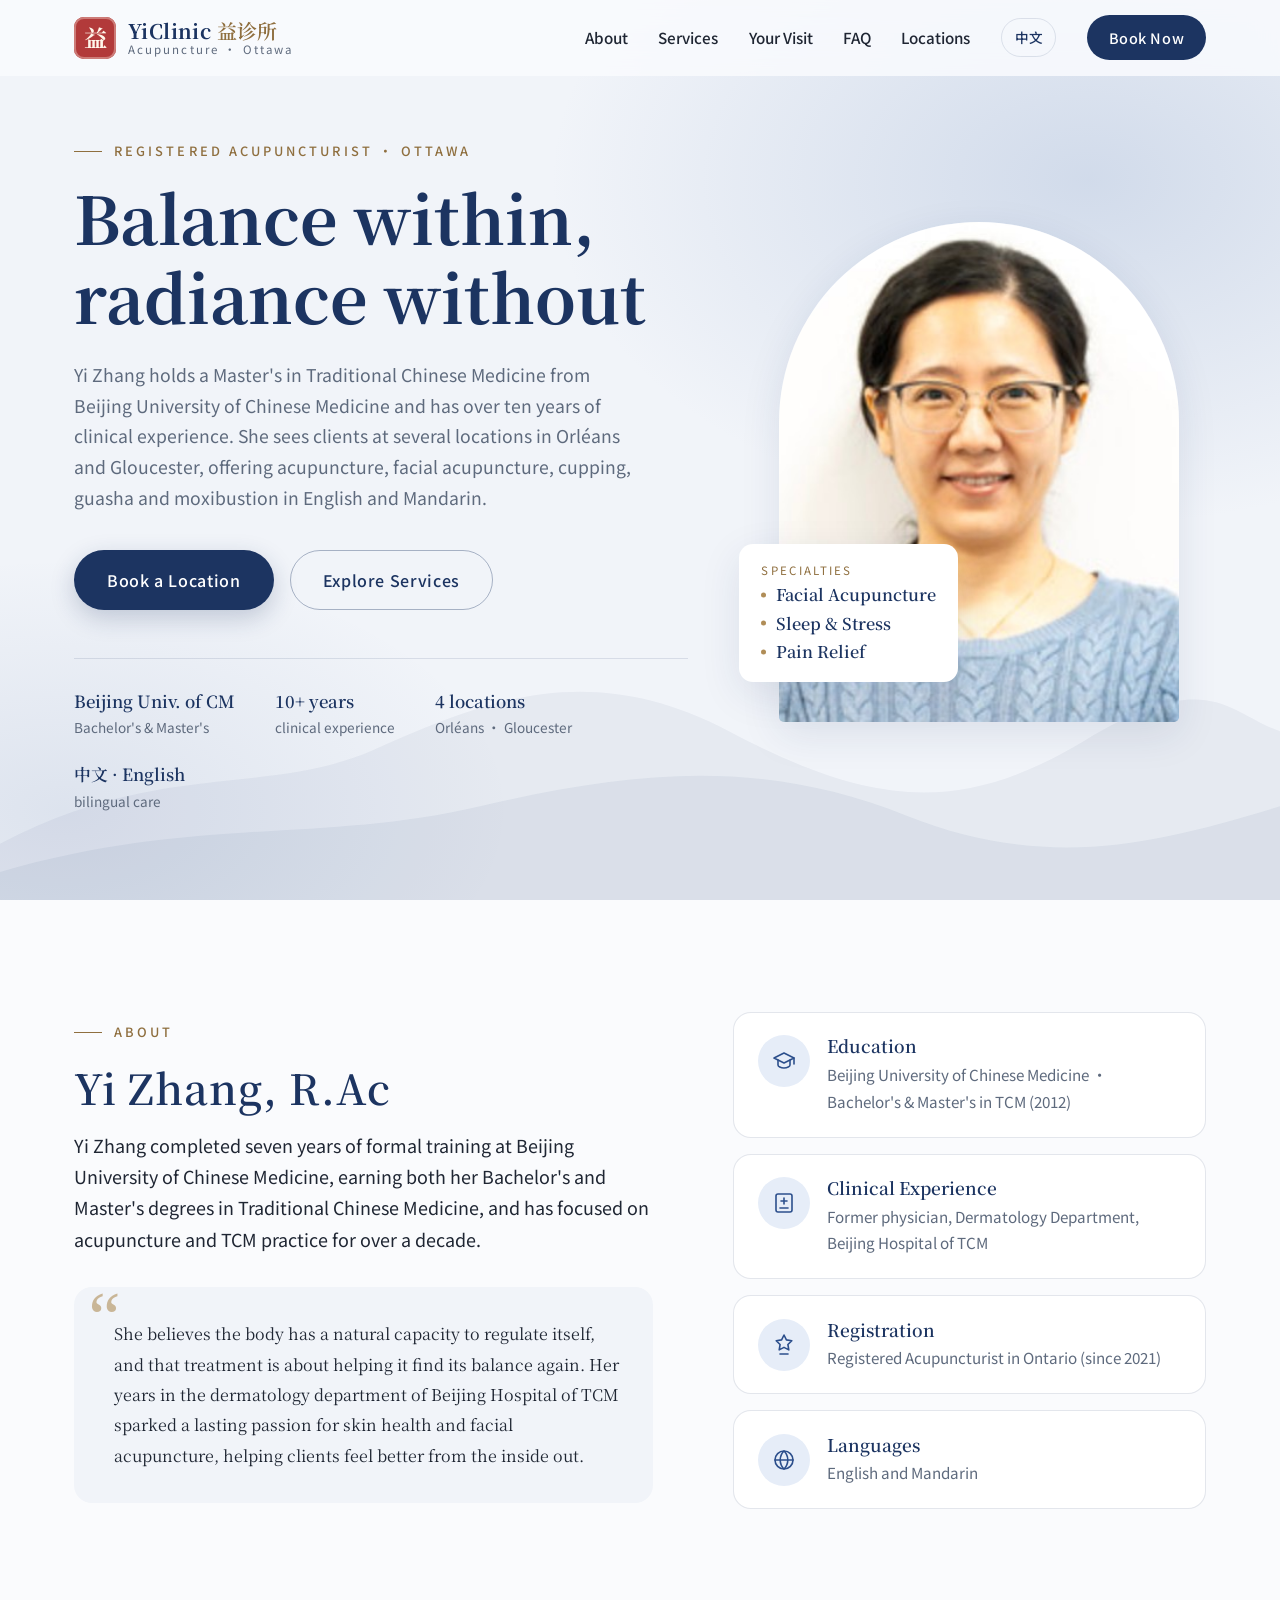
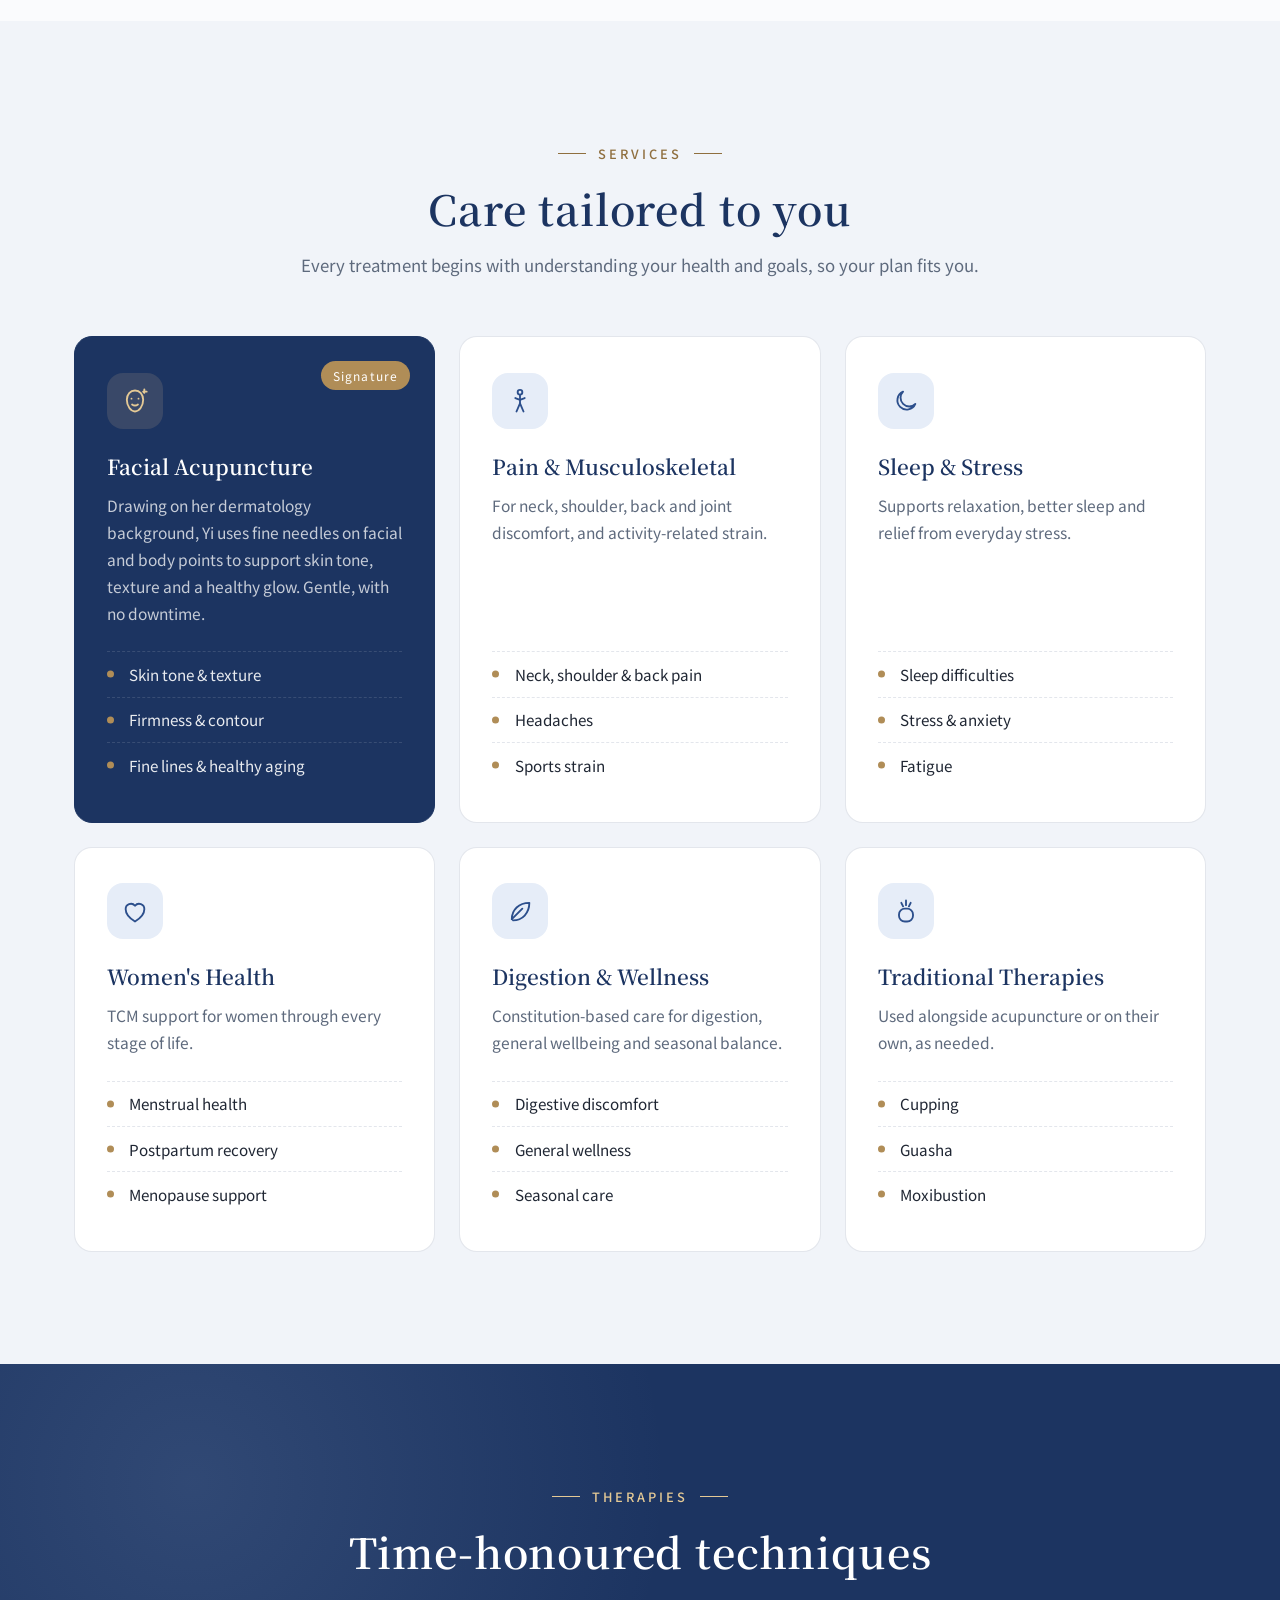
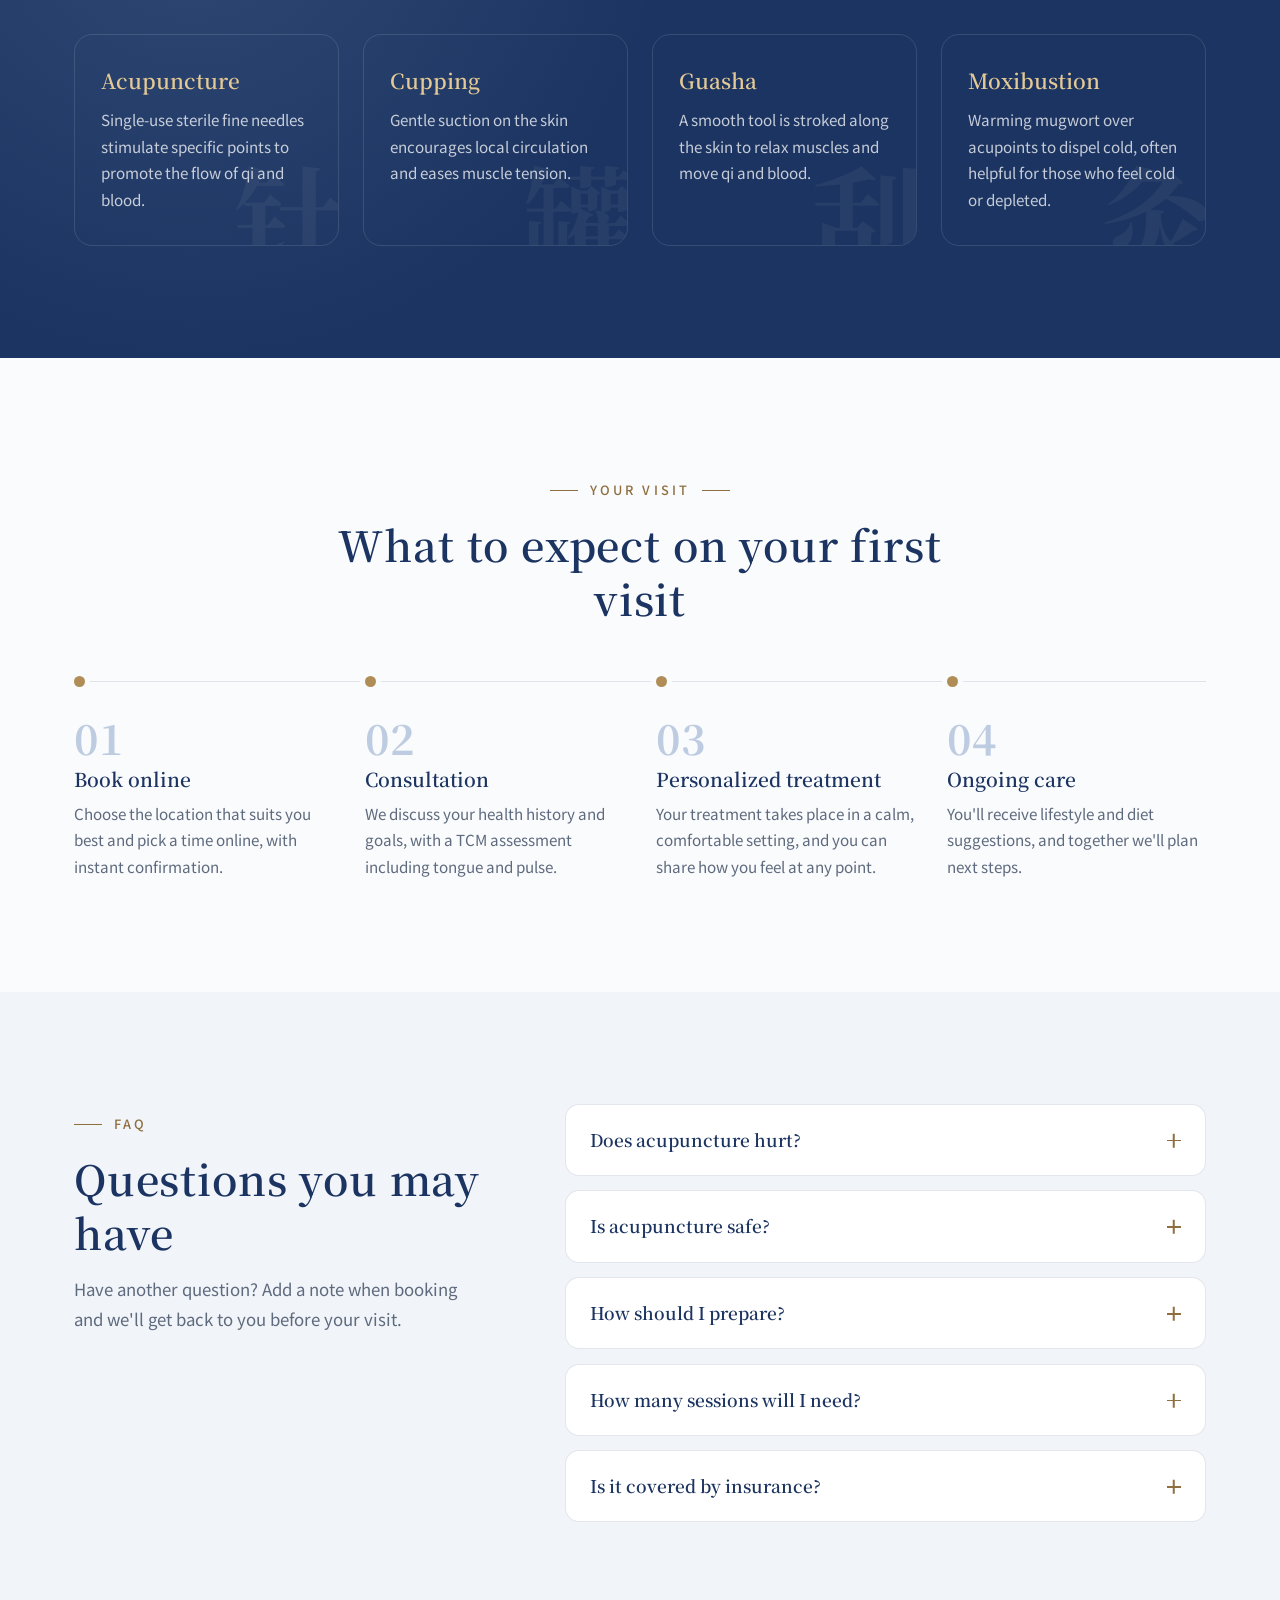
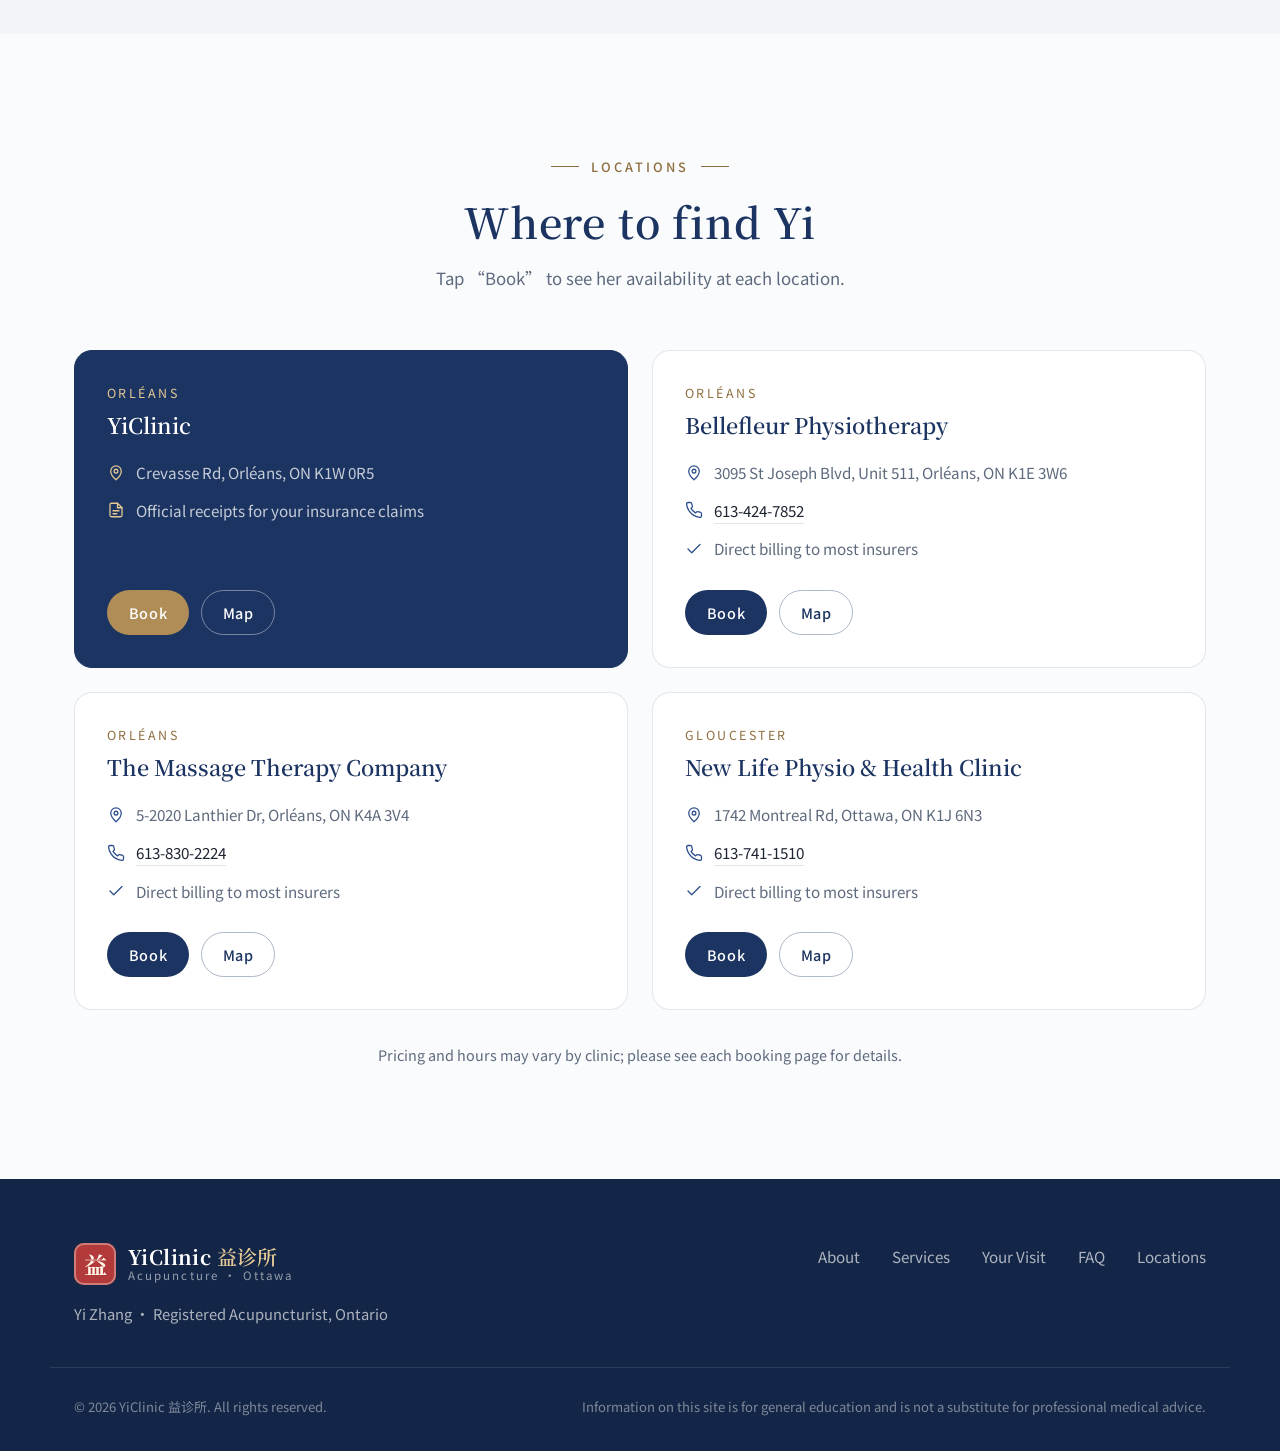
==== commit 9ea77cdb: "Give each language its own URL: English at /, Chinese at /zh/ Replaces the JavaScript text swap with" ====
--- a/index.html
+++ b/index.html
@@ -1,18 +1,22 @@
 <!DOCTYPE html>
-<html lang="zh-CN">
+<html lang="en">
 <head>
     <meta charset="UTF-8">
     <meta name="viewport" content="width=device-width, initial-scale=1.0">
-    <title>YiClinic 益诊所 - 渥太华中医针灸 | Acupuncture & TCM in Ottawa</title>
-    <meta name="description" content="YiClinic 益诊所 - 渥太华中医针灸诊所。张怿，北京中医药大学中医学硕士，安大略省注册针灸师，提供针灸、面部美容针灸、拔罐、刮痧、艾灸，中英文服务。Acupuncture, facial acupuncture, cupping, guasha and moxibustion in Ottawa by Registered Acupuncturist Yi Zhang.">
+    <title>Acupuncture in Orléans & Ottawa | YiClinic – Yi Zhang, R.Ac</title>
+    <meta name="description" content="Registered Acupuncturist Yi Zhang (Master of TCM, Beijing University of Chinese Medicine) offers acupuncture, facial acupuncture, cupping, guasha and moxibustion in Orléans and Gloucester, Ottawa. Direct billing available at partner clinics. English and Mandarin.">
     <meta name="theme-color" content="#1c3461">
     <link rel="canonical" href="https://www.yiclinic.ca/">
+    <link rel="alternate" hreflang="zh-Hans" href="https://www.yiclinic.ca/zh/">
+    <link rel="alternate" hreflang="en" href="https://www.yiclinic.ca/">
+    <link rel="alternate" hreflang="x-default" href="https://www.yiclinic.ca/">
     <link rel="icon" href="favicon.svg" type="image/svg+xml">
 
     <meta property="og:type" content="website">
     <meta property="og:site_name" content="YiClinic 益诊所">
-    <meta property="og:title" content="YiClinic 益诊所 - 渥太华中医针灸 | Acupuncture & TCM in Ottawa">
-    <meta property="og:description" content="安大略省注册针灸师张怿 · 针灸、面部美容针灸、拔罐、刮痧、艾灸 · 中英文服务。Registered Acupuncturist in Ottawa.">
+    <meta property="og:title" content="Acupuncture in Orléans & Ottawa | YiClinic – Yi Zhang, R.Ac">
+    <meta property="og:description" content="Acupuncture, facial acupuncture, cupping, guasha and moxibustion in Orléans and Ottawa. Registered Acupuncturist Yi Zhang. Direct billing at partner clinics.">
+    <meta property="og:locale" content="en_CA">
     <meta property="og:url" content="https://www.yiclinic.ca/">
     <meta property="og:image" content="https://www.yiclinic.ca/profile.jpg">
     <meta name="twitter:card" content="summary">
@@ -20,13 +24,13 @@
     <link rel="preconnect" href="https://fonts.googleapis.com">
     <link rel="preconnect" href="https://fonts.gstatic.com" crossorigin>
     <link href="https://fonts.googleapis.com/css2?family=Noto+Sans+SC:wght@300;400;500;700&family=Noto+Serif+SC:wght@400;500;600;700&display=swap" rel="stylesheet">
-    <link rel="stylesheet" href="styles.css?v=5">
+    <link rel="stylesheet" href="styles.css?v=6">
 
     <script type="application/ld+json">
     {
         "@context": "https://schema.org",
         "@type": "MedicalBusiness",
-        "name": "YiClinic 益诊所",
+        "name": "YiClinic",
         "url": "https://www.yiclinic.ca/",
         "image": "https://www.yiclinic.ca/profile.jpg",
         "description": "Acupuncture and Traditional Chinese Medicine clinic in Ottawa, Ontario. Services in English and Mandarin.",
@@ -74,7 +78,7 @@
     </script>
 </head>
 <body>
-    <a class="skip-link" href="#main" data-zh="跳到主要内容" data-en="Skip to content">跳到主要内容</a>
+    <a class="skip-link" href="#main">Skip to content</a>
 
     <header class="navbar" id="navbar">
         <div class="container nav-wrapper">
@@ -82,18 +86,18 @@
                 <span class="logo-seal" aria-hidden="true">益</span>
                 <span class="logo-text">
                     <span class="logo-name">YiClinic <span class="logo-cn">益诊所</span></span>
-                    <span class="logo-subtitle" data-zh="渥太华中医针灸" data-en="Acupuncture · Ottawa">渥太华中医针灸</span>
+                    <span class="logo-subtitle">Acupuncture · Ottawa</span>
                 </span>
             </a>
 
             <nav class="nav-menu" id="navMenu" aria-label="Main">
-                <a href="#about" class="nav-link" data-zh="关于医师" data-en="About">关于医师</a>
-                <a href="#services" class="nav-link" data-zh="服务项目" data-en="Services">服务项目</a>
-                <a href="#visit" class="nav-link" data-zh="就诊流程" data-en="Your Visit">就诊流程</a>
-                <a href="#faq" class="nav-link" data-zh="常见问题" data-en="FAQ">常见问题</a>
-                <a href="#locations" class="nav-link" data-zh="就诊地点" data-en="Locations">就诊地点</a>
-                <button class="language-toggle" type="button" data-lang-toggle aria-label="Switch language / 切换语言">EN</button>
-                <a href="#locations" class="btn btn-primary btn-sm nav-cta" data-zh="在线预约" data-en="Book Now">在线预约</a>
+                <a href="#about" class="nav-link">About</a>
+                <a href="#services" class="nav-link">Services</a>
+                <a href="#visit" class="nav-link">Your Visit</a>
+                <a href="#faq" class="nav-link">FAQ</a>
+                <a href="#locations" class="nav-link">Locations</a>
+                <a class="language-toggle" href="zh/" hreflang="zh-Hans" lang="zh-CN" data-lang-switch="zh" aria-label="中文">中文</a>
+                <a href="#locations" class="btn btn-primary btn-sm nav-cta">Book Now</a>
             </nav>
 
             <button class="mobile-menu-toggle" id="mobileMenuToggle" type="button" aria-label="Menu" aria-controls="navMenu" aria-expanded="false">
@@ -111,29 +115,29 @@
             </svg>
             <div class="container hero-grid">
                 <div class="hero-text">
-                    <p class="eyebrow reveal" data-zh="安大略省注册针灸师 · 渥太华" data-en="Registered Acupuncturist · Ottawa">安大略省注册针灸师 · 渥太华</p>
-                    <h1 class="hero-title reveal" data-zh="调和身心，自然焕采" data-en="Balance within, radiance without">调和身心，自然焕采</h1>
-                    <p class="hero-lead reveal" data-zh="张怿，北京中医药大学中医学硕士，十余年针灸临床经验。在渥太华 Orléans 与 Gloucester 多个地点出诊，提供针灸、面部美容针灸、拔罐、刮痧与艾灸，中英文服务。" data-en="Yi Zhang holds a Master's in Traditional Chinese Medicine from Beijing University of Chinese Medicine and has over ten years of clinical experience. She sees clients at several locations in Orléans and Gloucester, offering acupuncture, facial acupuncture, cupping, guasha and moxibustion in English and Mandarin.">张怿，北京中医药大学中医学硕士，十余年针灸临床经验。在渥太华 Orléans 与 Gloucester 多个地点出诊，提供针灸、面部美容针灸、拔罐、刮痧与艾灸，中英文服务。</p>
+                    <p class="eyebrow reveal">Registered Acupuncturist · Ottawa</p>
+                    <h1 class="hero-title reveal">Balance within, radiance without</h1>
+                    <p class="hero-lead reveal">Yi Zhang holds a Master's in Traditional Chinese Medicine from Beijing University of Chinese Medicine and has over ten years of clinical experience. She sees clients at several locations in Orléans and Gloucester, offering acupuncture, facial acupuncture, cupping, guasha and moxibustion in English and Mandarin.</p>
                     <div class="hero-buttons reveal">
-                        <a href="#locations" class="btn btn-primary" data-zh="选择地点预约" data-en="Book a Location">选择地点预约</a>
-                        <a href="#services" class="btn btn-ghost" data-zh="查看服务项目" data-en="Explore Services">查看服务项目</a>
+                        <a href="#locations" class="btn btn-primary">Book a Location</a>
+                        <a href="#services" class="btn btn-ghost">Explore Services</a>
                     </div>
                     <ul class="hero-trust reveal">
                         <li>
-                            <strong data-zh="北京中医药大学" data-en="Beijing Univ. of CM">北京中医药大学</strong>
-                            <span data-zh="中医学学士 · 硕士" data-en="Bachelor's & Master's">中医学学士 · 硕士</span>
+                            <strong>Beijing Univ. of CM</strong>
+                            <span>Bachelor's & Master's</span>
                         </li>
                         <li>
-                            <strong data-zh="10+ 年" data-en="10+ years">10+ 年</strong>
-                            <span data-zh="针灸临床经验" data-en="clinical experience">针灸临床经验</span>
+                            <strong>10+ years</strong>
+                            <span>clinical experience</span>
                         </li>
                         <li>
-                            <strong data-zh="4 个地点" data-en="4 locations">4 个地点</strong>
+                            <strong>4 locations</strong>
                             <span>Orléans · Gloucester</span>
                         </li>
                         <li>
                             <strong>中文 · English</strong>
-                            <span data-zh="双语服务" data-en="bilingual care">双语服务</span>
+                            <span>bilingual care</span>
                         </li>
                     </ul>
                 </div>
@@ -142,11 +146,11 @@
                         <img src="profile.jpg" alt="张怿 Yi Zhang, Registered Acupuncturist" width="415" height="430">
                     </div>
                     <div class="hero-badge">
-                        <span class="hero-badge-label" data-zh="特色项目" data-en="Specialties">特色项目</span>
+                        <span class="hero-badge-label">Specialties</span>
                         <ul class="hero-badge-list">
-                            <li data-zh="面部美容" data-en="Facial Acupuncture">面部美容</li>
-                            <li data-zh="睡眠情绪" data-en="Sleep & Stress">睡眠情绪</li>
-                            <li data-zh="疼痛调理" data-en="Pain Relief">疼痛调理</li>
+                            <li>Facial Acupuncture</li>
+                            <li>Sleep & Stress</li>
+                            <li>Pain Relief</li>
                         </ul>
                     </div>
                 </div>
@@ -157,11 +161,11 @@
         <section id="about" class="section about">
             <div class="container about-grid">
                 <div class="about-intro reveal">
-                    <p class="eyebrow" data-zh="关于医师" data-en="About">关于医师</p>
-                    <h2 class="section-title" data-zh="张怿 · 注册针灸师" data-en="Yi Zhang, R.Ac">张怿 · 注册针灸师</h2>
-                    <p class="lead" data-zh="张怿毕业于北京中医药大学，接受七年系统中医学教育，获中医学学士及硕士学位，此后专注针灸与中医临床十余年。" data-en="Yi Zhang completed seven years of formal training at Beijing University of Chinese Medicine, earning both her Bachelor's and Master's degrees in Traditional Chinese Medicine, and has focused on acupuncture and TCM practice for over a decade.">张怿毕业于北京中医药大学，接受七年系统中医学教育，获中医学学士及硕士学位，此后专注针灸与中医临床十余年。</p>
+                    <p class="eyebrow">About</p>
+                    <h2 class="section-title">Yi Zhang, R.Ac</h2>
+                    <p class="lead">Yi Zhang completed seven years of formal training at Beijing University of Chinese Medicine, earning both her Bachelor's and Master's degrees in Traditional Chinese Medicine, and has focused on acupuncture and TCM practice for over a decade.</p>
                     <blockquote class="philosophy">
-                        <p data-zh="她相信身体本身具有自我调节的能力。治疗的目的，是帮助身体重新找回平衡。曾在北京中医医院皮肤科工作的经历，让她对皮肤调理与面部美容针灸一直怀有热情，希望帮助每一位来访者由内而外地改善状态。" data-en="She believes the body has a natural capacity to regulate itself, and that treatment is about helping it find its balance again. Her years in the dermatology department of Beijing Hospital of TCM sparked a lasting passion for skin health and facial acupuncture, helping clients feel better from the inside out.">她相信身体本身具有自我调节的能力。治疗的目的，是帮助身体重新找回平衡。曾在北京中医医院皮肤科工作的经历，让她对皮肤调理与面部美容针灸一直怀有热情，希望帮助每一位来访者由内而外地改善状态。</p>
+                        <p>She believes the body has a natural capacity to regulate itself, and that treatment is about helping it find its balance again. Her years in the dermatology department of Beijing Hospital of TCM sparked a lasting passion for skin health and facial acupuncture, helping clients feel better from the inside out.</p>
                     </blockquote>
                 </div>
 
@@ -171,8 +175,8 @@
                             <svg viewBox="0 0 24 24"><path d="M2 9l10-5 10 5-10 5-10-5z"/><path d="M6 11v5c0 1.5 2.7 3 6 3s6-1.5 6-3v-5"/><path d="M22 9v6"/></svg>
                         </span>
                         <div>
-                            <h3 data-zh="教育背景" data-en="Education">教育背景</h3>
-                            <p data-zh="北京中医药大学 · 中医学学士、硕士（2012）" data-en="Beijing University of Chinese Medicine · Bachelor's & Master's in TCM (2012)">北京中医药大学 · 中医学学士、硕士（2012）</p>
+                            <h3>Education</h3>
+                            <p>Beijing University of Chinese Medicine · Bachelor's & Master's in TCM (2012)</p>
                         </div>
                     </li>
                     <li class="credential reveal">
@@ -180,8 +184,8 @@
                             <svg viewBox="0 0 24 24"><rect x="4" y="3" width="16" height="18" rx="2"/><path d="M12 7v6M9 10h6"/><path d="M8 17h8"/></svg>
                         </span>
                         <div>
-                            <h3 data-zh="临床经历" data-en="Clinical Experience">临床经历</h3>
-                            <p data-zh="曾任北京中医医院皮肤科医师" data-en="Former physician, Dermatology Department, Beijing Hospital of TCM">曾任北京中医医院皮肤科医师</p>
+                            <h3>Clinical Experience</h3>
+                            <p>Former physician, Dermatology Department, Beijing Hospital of TCM</p>
                         </div>
                     </li>
                     <li class="credential reveal">
@@ -189,8 +193,8 @@
                             <svg viewBox="0 0 24 24"><path d="M12 2l2.4 4.9 5.4.8-3.9 3.8.9 5.4L12 14.4l-4.8 2.5.9-5.4-3.9-3.8 5.4-.8L12 2z"/><path d="M8 21h8"/></svg>
                         </span>
                         <div>
-                            <h3 data-zh="执业资格" data-en="Registration">执业资格</h3>
-                            <p data-zh="安大略省注册针灸师（2021 年至今）" data-en="Registered Acupuncturist in Ontario (since 2021)">安大略省注册针灸师（2021 年至今）</p>
+                            <h3>Registration</h3>
+                            <p>Registered Acupuncturist in Ontario (since 2021)</p>
                         </div>
                     </li>
                     <li class="credential reveal">
@@ -198,8 +202,8 @@
                             <svg viewBox="0 0 24 24"><circle cx="12" cy="12" r="9"/><path d="M3 12h18"/><path d="M12 3c2.5 2.5 3.8 5.5 3.8 9s-1.3 6.5-3.8 9c-2.5-2.5-3.8-5.5-3.8-9S9.5 5.5 12 3z"/></svg>
                         </span>
                         <div>
-                            <h3 data-zh="语言" data-en="Languages">语言</h3>
-                            <p data-zh="中文（普通话）、英文" data-en="English and Mandarin">中文（普通话）、英文</p>
+                            <h3>Languages</h3>
+                            <p>English and Mandarin</p>
                         </div>
                     </li>
                 </ul>
@@ -210,23 +214,23 @@
         <section id="services" class="section services">
             <div class="container">
                 <div class="section-header reveal">
-                    <p class="eyebrow" data-zh="服务项目" data-en="Services">服务项目</p>
-                    <h2 class="section-title" data-zh="因人而异的中医调理" data-en="Care tailored to you">因人而异的中医调理</h2>
-                    <p class="section-description" data-zh="每次治疗前都会详细了解您的情况，再制定适合您的针灸与中医方案。" data-en="Every treatment begins with understanding your health and goals, so your plan fits you.">每次治疗前都会详细了解您的情况，再制定适合您的针灸与中医方案。</p>
+                    <p class="eyebrow">Services</p>
+                    <h2 class="section-title">Care tailored to you</h2>
+                    <p class="section-description">Every treatment begins with understanding your health and goals, so your plan fits you.</p>
                 </div>
 
                 <div class="services-grid">
                     <article class="service-card service-card--featured reveal">
-                        <span class="service-tag" data-zh="特色项目" data-en="Signature">特色项目</span>
+                        <span class="service-tag">Signature</span>
                         <span class="service-icon" aria-hidden="true">
                             <svg viewBox="0 0 24 24"><path d="M12 3c-4 0-7 3.2-7 8 0 5.5 3.5 10 7 10s7-4.5 7-10c0-4.8-3-8-7-8z"/><path d="M9 10h.01M15 10h.01"/><path d="M9.5 15c1.4 1 3.6 1 5 0"/><path d="M19 4l1 1M20 2v2M22 4h-2"/></svg>
                         </span>
-                        <h3 data-zh="面部美容针灸" data-en="Facial Acupuncture">面部美容针灸</h3>
-                        <p data-zh="结合皮肤科临床背景，以细针作用于面部及全身穴位，帮助改善气色与肌肤状态。温和、无需恢复期。" data-en="Drawing on her dermatology background, Yi uses fine needles on facial and body points to support skin tone, texture and a healthy glow. Gentle, with no downtime.">结合皮肤科临床背景，以细针作用于面部及全身穴位，帮助改善气色与肌肤状态。温和、无需恢复期。</p>
+                        <h3>Facial Acupuncture</h3>
+                        <p>Drawing on her dermatology background, Yi uses fine needles on facial and body points to support skin tone, texture and a healthy glow. Gentle, with no downtime.</p>
                         <ul class="service-list">
-                            <li data-zh="改善气色与肤质" data-en="Skin tone & texture">改善气色与肤质</li>
-                            <li data-zh="面部紧致与轮廓" data-en="Firmness & contour">面部紧致与轮廓</li>
-                            <li data-zh="细纹与抗衰调理" data-en="Fine lines & healthy aging">细纹与抗衰调理</li>
+                            <li>Skin tone & texture</li>
+                            <li>Firmness & contour</li>
+                            <li>Fine lines & healthy aging</li>
                         </ul>
                     </article>
 
@@ -234,12 +238,12 @@
                         <span class="service-icon" aria-hidden="true">
                             <svg viewBox="0 0 24 24"><circle cx="12" cy="4.5" r="2"/><path d="M12 7v7"/><path d="M8 9.5l4 1.5 4-1.5"/><path d="M9 21l3-7 3 7"/></svg>
                         </span>
-                        <h3 data-zh="疼痛与肌肉骨骼" data-en="Pain & Musculoskeletal">疼痛与肌肉骨骼</h3>
-                        <p data-zh="针对颈肩腰背、关节及运动相关的不适，舒缓紧张、促进活动。" data-en="For neck, shoulder, back and joint discomfort, and activity-related strain.">针对颈肩腰背、关节及运动相关的不适，舒缓紧张、促进活动。</p>
+                        <h3>Pain & Musculoskeletal</h3>
+                        <p>For neck, shoulder, back and joint discomfort, and activity-related strain.</p>
                         <ul class="service-list">
-                            <li data-zh="颈肩腰背痛" data-en="Neck, shoulder & back pain">颈肩腰背痛</li>
-                            <li data-zh="头痛" data-en="Headaches">头痛</li>
-                            <li data-zh="运动劳损" data-en="Sports strain">运动劳损</li>
+                            <li>Neck, shoulder & back pain</li>
+                            <li>Headaches</li>
+                            <li>Sports strain</li>
                         </ul>
                     </article>
 
@@ -247,12 +251,12 @@
                         <span class="service-icon" aria-hidden="true">
                             <svg viewBox="0 0 24 24"><path d="M20 14.5A8 8 0 1 1 9.5 4a6.5 6.5 0 0 0 10.5 10.5z"/></svg>
                         </span>
-                        <h3 data-zh="睡眠与情绪" data-en="Sleep & Stress">睡眠与情绪</h3>
-                        <p data-zh="帮助身心放松，调理睡眠质量与日常压力带来的不适。" data-en="Supports relaxation, better sleep and relief from everyday stress.">帮助身心放松，调理睡眠质量与日常压力带来的不适。</p>
+                        <h3>Sleep & Stress</h3>
+                        <p>Supports relaxation, better sleep and relief from everyday stress.</p>
                         <ul class="service-list">
-                            <li data-zh="失眠多梦" data-en="Sleep difficulties">失眠多梦</li>
-                            <li data-zh="压力与焦虑" data-en="Stress & anxiety">压力与焦虑</li>
-                            <li data-zh="疲劳乏力" data-en="Fatigue">疲劳乏力</li>
+                            <li>Sleep difficulties</li>
+                            <li>Stress & anxiety</li>
+                            <li>Fatigue</li>
                         </ul>
                     </article>
 
@@ -260,12 +264,12 @@
                         <span class="service-icon" aria-hidden="true">
                             <svg viewBox="0 0 24 24"><path d="M12 21c-5-3-8-6.5-8-10.5A4.5 4.5 0 0 1 12 7.5a4.5 4.5 0 0 1 8 3c0 4-3 7.5-8 10.5z"/></svg>
                         </span>
-                        <h3 data-zh="女性健康" data-en="Women's Health">女性健康</h3>
-                        <p data-zh="在不同生命阶段为女性提供中医调理与支持。" data-en="TCM support for women through every stage of life.">在不同生命阶段为女性提供中医调理与支持。</p>
+                        <h3>Women's Health</h3>
+                        <p>TCM support for women through every stage of life.</p>
                         <ul class="service-list">
-                            <li data-zh="月经调理" data-en="Menstrual health">月经调理</li>
-                            <li data-zh="产后恢复" data-en="Postpartum recovery">产后恢复</li>
-                            <li data-zh="更年期调养" data-en="Menopause support">更年期调养</li>
+                            <li>Menstrual health</li>
+                            <li>Postpartum recovery</li>
+                            <li>Menopause support</li>
                         </ul>
                     </article>
 
@@ -273,12 +277,12 @@
                         <span class="service-icon" aria-hidden="true">
                             <svg viewBox="0 0 24 24"><path d="M5 19c0-8 6-14 15-14 0 9-6 15-14 15"/><path d="M5 19L14 10"/></svg>
                         </span>
-                        <h3 data-zh="消化与体质调理" data-en="Digestion & Wellness">消化与体质调理</h3>
-                        <p data-zh="根据个人体质调理脾胃、改善亚健康状态，顺应季节养生。" data-en="Constitution-based care for digestion, general wellbeing and seasonal balance.">根据个人体质调理脾胃、改善亚健康状态，顺应季节养生。</p>
+                        <h3>Digestion & Wellness</h3>
+                        <p>Constitution-based care for digestion, general wellbeing and seasonal balance.</p>
                         <ul class="service-list">
-                            <li data-zh="消化不适" data-en="Digestive discomfort">消化不适</li>
-                            <li data-zh="亚健康调理" data-en="General wellness">亚健康调理</li>
-                            <li data-zh="季节性调养" data-en="Seasonal care">季节性调养</li>
+                            <li>Digestive discomfort</li>
+                            <li>General wellness</li>
+                            <li>Seasonal care</li>
                         </ul>
                     </article>
 
@@ -286,12 +290,12 @@
                         <span class="service-icon" aria-hidden="true">
                             <svg viewBox="0 0 24 24"><path d="M12 3v4"/><path d="M8 5l1.5 3M16 5l-1.5 3"/><rect x="6" y="10" width="12" height="11" rx="5"/></svg>
                         </span>
-                        <h3 data-zh="传统中医疗法" data-en="Traditional Therapies">传统中医疗法</h3>
-                        <p data-zh="可根据需要与针灸配合使用，或单独进行。" data-en="Used alongside acupuncture or on their own, as needed.">可根据需要与针灸配合使用，或单独进行。</p>
+                        <h3>Traditional Therapies</h3>
+                        <p>Used alongside acupuncture or on their own, as needed.</p>
                         <ul class="service-list">
-                            <li data-zh="拔罐" data-en="Cupping">拔罐</li>
-                            <li data-zh="刮痧" data-en="Guasha">刮痧</li>
-                            <li data-zh="艾灸" data-en="Moxibustion">艾灸</li>
+                            <li>Cupping</li>
+                            <li>Guasha</li>
+                            <li>Moxibustion</li>
                         </ul>
                     </article>
                 </div>
@@ -302,29 +306,29 @@
         <section class="section therapies">
             <div class="container">
                 <div class="section-header reveal">
-                    <p class="eyebrow eyebrow--light" data-zh="疗法介绍" data-en="Therapies">疗法介绍</p>
-                    <h2 class="section-title" data-zh="传承千年的中医手法" data-en="Time-honoured techniques">传承千年的中医手法</h2>
+                    <p class="eyebrow eyebrow--light">Therapies</p>
+                    <h2 class="section-title">Time-honoured techniques</h2>
                 </div>
                 <div class="therapies-grid">
                     <div class="therapy reveal">
                         <span class="therapy-char" aria-hidden="true">针</span>
-                        <h3 data-zh="针灸" data-en="Acupuncture">针灸</h3>
-                        <p data-zh="以一次性无菌细针刺激穴位，疏通经络、调和气血。" data-en="Single-use sterile fine needles stimulate specific points to promote the flow of qi and blood.">以一次性无菌细针刺激穴位，疏通经络、调和气血。</p>
+                        <h3>Acupuncture</h3>
+                        <p>Single-use sterile fine needles stimulate specific points to promote the flow of qi and blood.</p>
                     </div>
                     <div class="therapy reveal">
                         <span class="therapy-char" aria-hidden="true">罐</span>
-                        <h3 data-zh="拔罐" data-en="Cupping">拔罐</h3>
-                        <p data-zh="借助负压作用于肌肤，促进局部循环、舒缓肌肉紧张。" data-en="Gentle suction on the skin encourages local circulation and eases muscle tension.">借助负压作用于肌肤，促进局部循环、舒缓肌肉紧张。</p>
+                        <h3>Cupping</h3>
+                        <p>Gentle suction on the skin encourages local circulation and eases muscle tension.</p>
                     </div>
                     <div class="therapy reveal">
                         <span class="therapy-char" aria-hidden="true">刮</span>
-                        <h3 data-zh="刮痧" data-en="Guasha">刮痧</h3>
-                        <p data-zh="以刮痧板在皮肤表面刮拭，放松肌肉、促进气血运行。" data-en="A smooth tool is stroked along the skin to relax muscles and move qi and blood.">以刮痧板在皮肤表面刮拭，放松肌肉、促进气血运行。</p>
+                        <h3>Guasha</h3>
+                        <p>A smooth tool is stroked along the skin to relax muscles and move qi and blood.</p>
                     </div>
                     <div class="therapy reveal">
                         <span class="therapy-char" aria-hidden="true">灸</span>
-                        <h3 data-zh="艾灸" data-en="Moxibustion">艾灸</h3>
-                        <p data-zh="以艾草温熨穴位，温经散寒，适合怕冷、体虚者。" data-en="Warming mugwort over acupoints to dispel cold, often helpful for those who feel cold or depleted.">以艾草温熨穴位，温经散寒，适合怕冷、体虚者。</p>
+                        <h3>Moxibustion</h3>
+                        <p>Warming mugwort over acupoints to dispel cold, often helpful for those who feel cold or depleted.</p>
                     </div>
                 </div>
             </div>
@@ -334,29 +338,29 @@
         <section id="visit" class="section visit">
             <div class="container">
                 <div class="section-header reveal">
-                    <p class="eyebrow" data-zh="就诊流程" data-en="Your Visit">就诊流程</p>
-                    <h2 class="section-title" data-zh="第一次来，会是怎样的？" data-en="What to expect on your first visit">第一次来，会是怎样的？</h2>
+                    <p class="eyebrow">Your Visit</p>
+                    <h2 class="section-title">What to expect on your first visit</h2>
                 </div>
                 <ol class="steps">
                     <li class="step reveal">
                         <span class="step-num">01</span>
-                        <h3 data-zh="在线预约" data-en="Book online">在线预约</h3>
-                        <p data-zh="选择离您最方便的地点，在线挑选时间，即时确认。" data-en="Choose the location that suits you best and pick a time online, with instant confirmation.">选择离您最方便的地点，在线挑选时间，即时确认。</p>
+                        <h3>Book online</h3>
+                        <p>Choose the location that suits you best and pick a time online, with instant confirmation.</p>
                     </li>
                     <li class="step reveal">
                         <span class="step-num">02</span>
-                        <h3 data-zh="问诊评估" data-en="Consultation">问诊评估</h3>
-                        <p data-zh="详细了解您的健康史与诉求，结合舌诊、脉诊进行中医评估。" data-en="We discuss your health history and goals, with a TCM assessment including tongue and pulse.">详细了解您的健康史与诉求，结合舌诊、脉诊进行中医评估。</p>
+                        <h3>Consultation</h3>
+                        <p>We discuss your health history and goals, with a TCM assessment including tongue and pulse.</p>
                     </li>
                     <li class="step reveal">
                         <span class="step-num">03</span>
-                        <h3 data-zh="个性化治疗" data-en="Personalized treatment">个性化治疗</h3>
-                        <p data-zh="在安静舒适的环境中进行针灸或其他中医治疗，过程中随时沟通感受。" data-en="Your treatment takes place in a calm, comfortable setting, and you can share how you feel at any point.">在安静舒适的环境中进行针灸或其他中医治疗，过程中随时沟通感受。</p>
+                        <h3>Personalized treatment</h3>
+                        <p>Your treatment takes place in a calm, comfortable setting, and you can share how you feel at any point.</p>
                     </li>
                     <li class="step reveal">
                         <span class="step-num">04</span>
-                        <h3 data-zh="调养建议" data-en="Ongoing care">调养建议</h3>
-                        <p data-zh="提供饮食起居方面的建议，并与您商定后续的治疗计划。" data-en="You'll receive lifestyle and diet suggestions, and together we'll plan next steps.">提供饮食起居方面的建议，并与您商定后续的治疗计划。</p>
+                        <h3>Ongoing care</h3>
+                        <p>You'll receive lifestyle and diet suggestions, and together we'll plan next steps.</p>
                     </li>
                 </ol>
             </div>
@@ -366,30 +370,30 @@
         <section id="faq" class="section faq">
             <div class="container faq-grid">
                 <div class="faq-intro reveal">
-                    <p class="eyebrow" data-zh="常见问题" data-en="FAQ">常见问题</p>
-                    <h2 class="section-title" data-zh="您可能想知道" data-en="Questions you may have">您可能想知道</h2>
-                    <p class="section-description" data-zh="还有其他问题？欢迎在预约时备注，我们会在就诊前与您联系。" data-en="Have another question? Add a note when booking and we'll get back to you before your visit.">还有其他问题？欢迎在预约时备注，我们会在就诊前与您联系。</p>
+                    <p class="eyebrow">FAQ</p>
+                    <h2 class="section-title">Questions you may have</h2>
+                    <p class="section-description">Have another question? Add a note when booking and we'll get back to you before your visit.</p>
                 </div>
                 <div class="faq-list">
                     <details class="faq-item reveal">
-                        <summary data-zh="针灸会痛吗？" data-en="Does acupuncture hurt?">针灸会痛吗？</summary>
-                        <p data-zh="针灸针非常细，远细于打针用的针头。进针时多数人只有轻微感觉，之后可能出现酸、胀、麻、沉等“得气”感，通常很快适应，很多人治疗时会放松到睡着。" data-en="Acupuncture needles are extremely fine, far thinner than injection needles. Most people feel only a slight sensation on insertion, sometimes followed by a dull ache, warmth or heaviness. Many clients relax enough to fall asleep.">针灸针非常细，远细于打针用的针头。进针时多数人只有轻微感觉，之后可能出现酸、胀、麻、沉等“得气”感，通常很快适应，很多人治疗时会放松到睡着。</p>
+                        <summary>Does acupuncture hurt?</summary>
+                        <p>Acupuncture needles are extremely fine, far thinner than injection needles. Most people feel only a slight sensation on insertion, sometimes followed by a dull ache, warmth or heaviness. Many clients relax enough to fall asleep.</p>
                     </details>
                     <details class="faq-item reveal">
-                        <summary data-zh="针灸安全吗？" data-en="Is acupuncture safe?">针灸安全吗？</summary>
-                        <p data-zh="所有针具均为一次性无菌针，用后即弃。张怿是安大略省注册针灸师，遵循省级执业及卫生标准。如您怀孕、正在服用抗凝药物或有其他健康状况，请在就诊时告知。" data-en="All needles are single-use, sterile and disposed of after each treatment. Yi is a Registered Acupuncturist in Ontario and follows provincial practice and safety standards. Please let us know if you are pregnant, take blood thinners or have other health conditions.">所有针具均为一次性无菌针，用后即弃。张怿是安大略省注册针灸师，遵循省级执业及卫生标准。如您怀孕、正在服用抗凝药物或有其他健康状况，请在就诊时告知。</p>
+                        <summary>Is acupuncture safe?</summary>
+                        <p>All needles are single-use, sterile and disposed of after each treatment. Yi is a Registered Acupuncturist in Ontario and follows provincial practice and safety standards. Please let us know if you are pregnant, take blood thinners or have other health conditions.</p>
                     </details>
                     <details class="faq-item reveal">
-                        <summary data-zh="治疗前需要做什么准备？" data-en="How should I prepare?">治疗前需要做什么准备？</summary>
-                        <p data-zh="建议穿着宽松舒适的衣物；就诊前适量进食，避免空腹或过饱；面部美容针灸前请尽量不化妆。" data-en="Wear loose, comfortable clothing and have a light meal beforehand; avoid coming hungry or overly full. For facial acupuncture, please come without makeup if possible.">建议穿着宽松舒适的衣物；就诊前适量进食，避免空腹或过饱；面部美容针灸前请尽量不化妆。</p>
+                        <summary>How should I prepare?</summary>
+                        <p>Wear loose, comfortable clothing and have a light meal beforehand; avoid coming hungry or overly full. For facial acupuncture, please come without makeup if possible.</p>
                     </details>
                     <details class="faq-item reveal">
-                        <summary data-zh="需要做几次治疗？" data-en="How many sessions will I need?">需要做几次治疗？</summary>
-                        <p data-zh="因人而异，取决于您的具体情况、病程长短和身体反应。首次就诊评估后，会与您一起商量合适的治疗频率与疗程。" data-en="It depends on your condition, how long you've had it and how your body responds. After your first assessment, we'll discuss a frequency and plan that suits you.">因人而异，取决于您的具体情况、病程长短和身体反应。首次就诊评估后，会与您一起商量合适的治疗频率与疗程。</p>
+                        <summary>How many sessions will I need?</summary>
+                        <p>It depends on your condition, how long you've had it and how your body responds. After your first assessment, we'll discuss a frequency and plan that suits you.</p>
                     </details>
                     <details class="faq-item reveal">
-                        <summary data-zh="保险可以报销吗？" data-en="Is it covered by insurance?">保险可以报销吗？</summary>
-                        <p data-zh="许多雇主提供的补充医疗保险（extended health benefits）涵盖注册针灸师的服务，具体范围请咨询您的保险公司。在 Bellefleur、The Massage Therapy Company 和 New Life 三家诊所就诊，可由诊所直接向多数保险公司报销（direct billing）；在私人诊室就诊则提供注册针灸师收据，供您自行报销。" data-en="Many extended health benefit plans cover services by a Registered Acupuncturist; please check your coverage with your insurer. At Bellefleur, The Massage Therapy Company and New Life, the clinic can bill most insurers directly. At the private studio, you'll receive an official receipt to submit yourself.">许多雇主提供的补充医疗保险（extended health benefits）涵盖注册针灸师的服务，具体范围请咨询您的保险公司。在 Bellefleur、The Massage Therapy Company 和 New Life 三家诊所就诊，可由诊所直接向多数保险公司报销（direct billing）；在私人诊室就诊则提供注册针灸师收据，供您自行报销。</p>
+                        <summary>Is it covered by insurance?</summary>
+                        <p>Many extended health benefit plans cover services by a Registered Acupuncturist; please check your coverage with your insurer. At Bellefleur, The Massage Therapy Company and New Life, the clinic can bill most insurers directly. At the private studio, you'll receive an official receipt to submit yourself.</p>
                     </details>
                 </div>
             </div>
@@ -399,15 +403,15 @@
         <section id="locations" class="section locations">
             <div class="container">
                 <div class="section-header reveal">
-                    <p class="eyebrow" data-zh="就诊地点" data-en="Locations">就诊地点</p>
-                    <h2 class="section-title" data-zh="张怿的出诊地点" data-en="Where to find Yi">张怿的出诊地点</h2>
-                    <p class="section-description" data-zh="点击「预约」，即可查看她在该地点的可约时间。" data-en="Tap “Book” to see her availability at each location.">点击「预约」，即可查看她在该地点的可约时间。</p>
+                    <p class="eyebrow">Locations</p>
+                    <h2 class="section-title">Where to find Yi</h2>
+                    <p class="section-description">Tap “Book” to see her availability at each location.</p>
                 </div>
 
                 <div class="locations-grid">
                     <article class="location-card location-card--featured reveal">
                         <p class="location-area">Orléans</p>
-                        <h3 data-zh="YiClinic 益诊所" data-en="YiClinic">YiClinic 益诊所</h3>
+                        <h3>YiClinic</h3>
                         <ul class="location-meta">
                             <li>
                                 <svg viewBox="0 0 24 24" aria-hidden="true"><path d="M12 21s-7-6.2-7-11.5A7 7 0 0 1 19 9.5C19 14.8 12 21 12 21z"/><circle cx="12" cy="9.5" r="2.5"/></svg>
@@ -415,12 +419,12 @@
                             </li>
                             <li>
                                 <svg viewBox="0 0 24 24" aria-hidden="true"><path d="M14 3H6a2 2 0 0 0-2 2v14a2 2 0 0 0 2 2h12a2 2 0 0 0 2-2V9z"/><path d="M14 3v6h6M8 13h8M8 17h5"/></svg>
-                                <span data-zh="提供注册针灸师收据，可自行向保险报销" data-en="Official receipts for your insurance claims">提供注册针灸师收据，可自行向保险报销</span>
+                                <span>Official receipts for your insurance claims</span>
                             </li>
                         </ul>
                         <div class="location-actions">
-                            <a href="https://book.squareup.com/appointments/kmcly4hvuqby21/location/LDAK9QREGEEZS/services" target="_blank" rel="noopener" class="btn btn-primary btn-sm" data-zh="预约" data-en="Book">预约</a>
-                            <a href="https://www.google.com/maps/search/?api=1&amp;query=Crevasse+Rd+Orleans+ON+K1W+0R5" target="_blank" rel="noopener" class="btn btn-ghost btn-sm" data-zh="地图" data-en="Map">地图</a>
+                            <a href="https://book.squareup.com/appointments/kmcly4hvuqby21/location/LDAK9QREGEEZS/services" target="_blank" rel="noopener" class="btn btn-primary btn-sm">Book</a>
+                            <a href="https://www.google.com/maps/search/?api=1&amp;query=Crevasse+Rd+Orleans+ON+K1W+0R5" target="_blank" rel="noopener" class="btn btn-ghost btn-sm">Map</a>
                         </div>
                     </article>
 
@@ -438,12 +442,12 @@
                             </li>
                             <li>
                                 <svg viewBox="0 0 24 24" aria-hidden="true"><path d="M20 6L9 17l-5-5"/></svg>
-                                <span data-zh="可直接向保险公司报销（direct billing）" data-en="Direct billing to most insurers">可直接向保险公司报销（direct billing）</span>
+                                <span>Direct billing to most insurers</span>
                             </li>
                         </ul>
                         <div class="location-actions">
-                            <a href="https://bellefleurphysio.janeapp.com/locations/orleans/book#/staff_member/19" target="_blank" rel="noopener" class="btn btn-primary btn-sm" data-zh="预约" data-en="Book">预约</a>
-                            <a href="https://www.google.com/maps/search/?api=1&amp;query=Bellefleur+Physiotherapy+3095+St+Joseph+Blvd+Orleans+ON" target="_blank" rel="noopener" class="btn btn-ghost btn-sm" data-zh="地图" data-en="Map">地图</a>
+                            <a href="https://bellefleurphysio.janeapp.com/locations/orleans/book#/staff_member/19" target="_blank" rel="noopener" class="btn btn-primary btn-sm">Book</a>
+                            <a href="https://www.google.com/maps/search/?api=1&amp;query=Bellefleur+Physiotherapy+3095+St+Joseph+Blvd+Orleans+ON" target="_blank" rel="noopener" class="btn btn-ghost btn-sm">Map</a>
                         </div>
                     </article>
 
@@ -461,12 +465,12 @@
                             </li>
                             <li>
                                 <svg viewBox="0 0 24 24" aria-hidden="true"><path d="M20 6L9 17l-5-5"/></svg>
-                                <span data-zh="可直接向保险公司报销（direct billing）" data-en="Direct billing to most insurers">可直接向保险公司报销（direct billing）</span>
+                                <span>Direct billing to most insurers</span>
                             </li>
                         </ul>
                         <div class="location-actions">
-                            <a href="https://themassagetherapycompany.janeapp.com/#/staff_member/61" target="_blank" rel="noopener" class="btn btn-primary btn-sm" data-zh="预约" data-en="Book">预约</a>
-                            <a href="https://www.google.com/maps/search/?api=1&amp;query=The+Massage+Therapy+Company+2020+Lanthier+Dr+Orleans+ON" target="_blank" rel="noopener" class="btn btn-ghost btn-sm" data-zh="地图" data-en="Map">地图</a>
+                            <a href="https://themassagetherapycompany.janeapp.com/#/staff_member/61" target="_blank" rel="noopener" class="btn btn-primary btn-sm">Book</a>
+                            <a href="https://www.google.com/maps/search/?api=1&amp;query=The+Massage+Therapy+Company+2020+Lanthier+Dr+Orleans+ON" target="_blank" rel="noopener" class="btn btn-ghost btn-sm">Map</a>
                         </div>
                     </article>
 
@@ -484,17 +488,17 @@
                             </li>
                             <li>
                                 <svg viewBox="0 0 24 24" aria-hidden="true"><path d="M20 6L9 17l-5-5"/></svg>
-                                <span data-zh="可直接向保险公司报销（direct billing）" data-en="Direct billing to most insurers">可直接向保险公司报销（direct billing）</span>
+                                <span>Direct billing to most insurers</span>
                             </li>
                         </ul>
                         <div class="location-actions">
-                            <a href="https://newlifeptclinic.janeapp.com/#/staff_member/6" target="_blank" rel="noopener" class="btn btn-primary btn-sm" data-zh="预约" data-en="Book">预约</a>
-                            <a href="https://www.google.com/maps/search/?api=1&amp;query=New+Life+Physio+1742+Montreal+Rd+Ottawa+ON" target="_blank" rel="noopener" class="btn btn-ghost btn-sm" data-zh="地图" data-en="Map">地图</a>
-                        </div>
-                    </article>
-                </div>
-
-                <p class="locations-note reveal" data-zh="各诊所的价格与营业时间可能不同，请以预约页面为准。" data-en="Pricing and hours may vary by clinic; please see each booking page for details.">各诊所的价格与营业时间可能不同，请以预约页面为准。</p>
+                            <a href="https://newlifeptclinic.janeapp.com/#/staff_member/6" target="_blank" rel="noopener" class="btn btn-primary btn-sm">Book</a>
+                            <a href="https://www.google.com/maps/search/?api=1&amp;query=New+Life+Physio+1742+Montreal+Rd+Ottawa+ON" target="_blank" rel="noopener" class="btn btn-ghost btn-sm">Map</a>
+                        </div>
+                    </article>
+                </div>
+
+                <p class="locations-note reveal">Pricing and hours may vary by clinic; please see each booking page for details.</p>
             </div>
         </section>
     </main>
@@ -506,27 +510,27 @@
                     <span class="logo-seal" aria-hidden="true">益</span>
                     <span class="logo-text">
                         <span class="logo-name">YiClinic <span class="logo-cn">益诊所</span></span>
-                        <span class="logo-subtitle" data-zh="渥太华中医针灸" data-en="Acupuncture · Ottawa">渥太华中医针灸</span>
+                        <span class="logo-subtitle">Acupuncture · Ottawa</span>
                     </span>
                 </a>
-                <p data-zh="张怿 · 安大略省注册针灸师" data-en="Yi Zhang · Registered Acupuncturist, Ontario">张怿 · 安大略省注册针灸师</p>
+                <p>Yi Zhang · Registered Acupuncturist, Ontario</p>
             </div>
             <nav class="footer-links" aria-label="Footer">
-                <a href="#about" data-zh="关于医师" data-en="About">关于医师</a>
-                <a href="#services" data-zh="服务项目" data-en="Services">服务项目</a>
-                <a href="#visit" data-zh="就诊流程" data-en="Your Visit">就诊流程</a>
-                <a href="#faq" data-zh="常见问题" data-en="FAQ">常见问题</a>
-                <a href="#locations" data-zh="就诊地点" data-en="Locations">就诊地点</a>
+                <a href="#about">About</a>
+                <a href="#services">Services</a>
+                <a href="#visit">Your Visit</a>
+                <a href="#faq">FAQ</a>
+                <a href="#locations">Locations</a>
             </nav>
         </div>
         <div class="container footer-bottom">
             <p>&copy; <span id="year">2026</span> YiClinic 益诊所. All rights reserved.</p>
-            <p class="footer-note" data-zh="本网站内容仅供参考，不能替代专业医疗建议。" data-en="Information on this site is for general education and is not a substitute for professional medical advice.">本网站内容仅供参考，不能替代专业医疗建议。</p>
+            <p class="footer-note">Information on this site is for general education and is not a substitute for professional medical advice.</p>
         </div>
     </footer>
 
-    <a href="#locations" class="mobile-book" data-zh="在线预约" data-en="Book Now">在线预约</a>
-
-    <script src="script.js?v=4"></script>
+    <a href="#locations" class="mobile-book">Book Now</a>
+
+    <script src="script.js?v=5"></script>
 </body>
 </html>
--- a/styles.css
+++ b/styles.css
@@ -272,6 +272,10 @@
 }
 
 .language-toggle {
+    display: inline-flex;
+    align-items: center;
+    justify-content: center;
+    text-decoration: none;
     min-width: 52px;
     padding: 0.4rem 0.8rem;
     border: 1.5px solid var(--line);
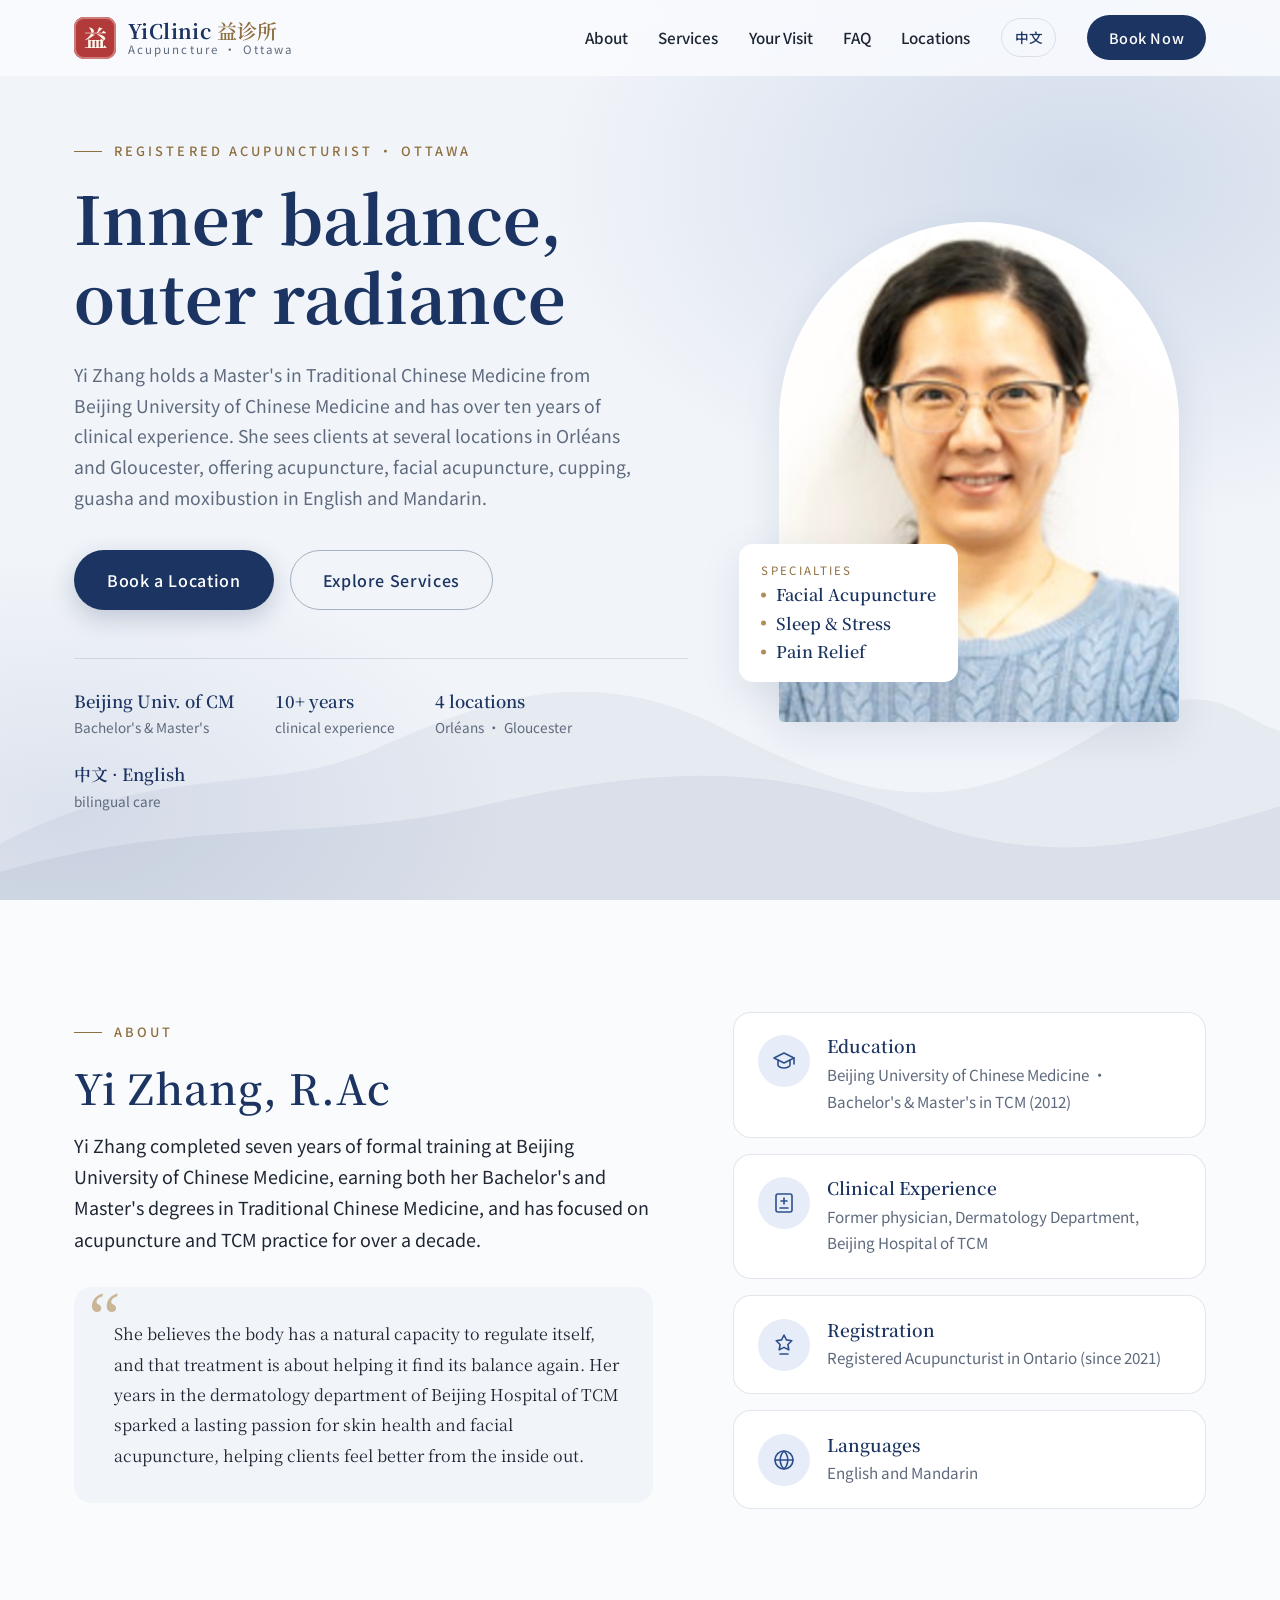
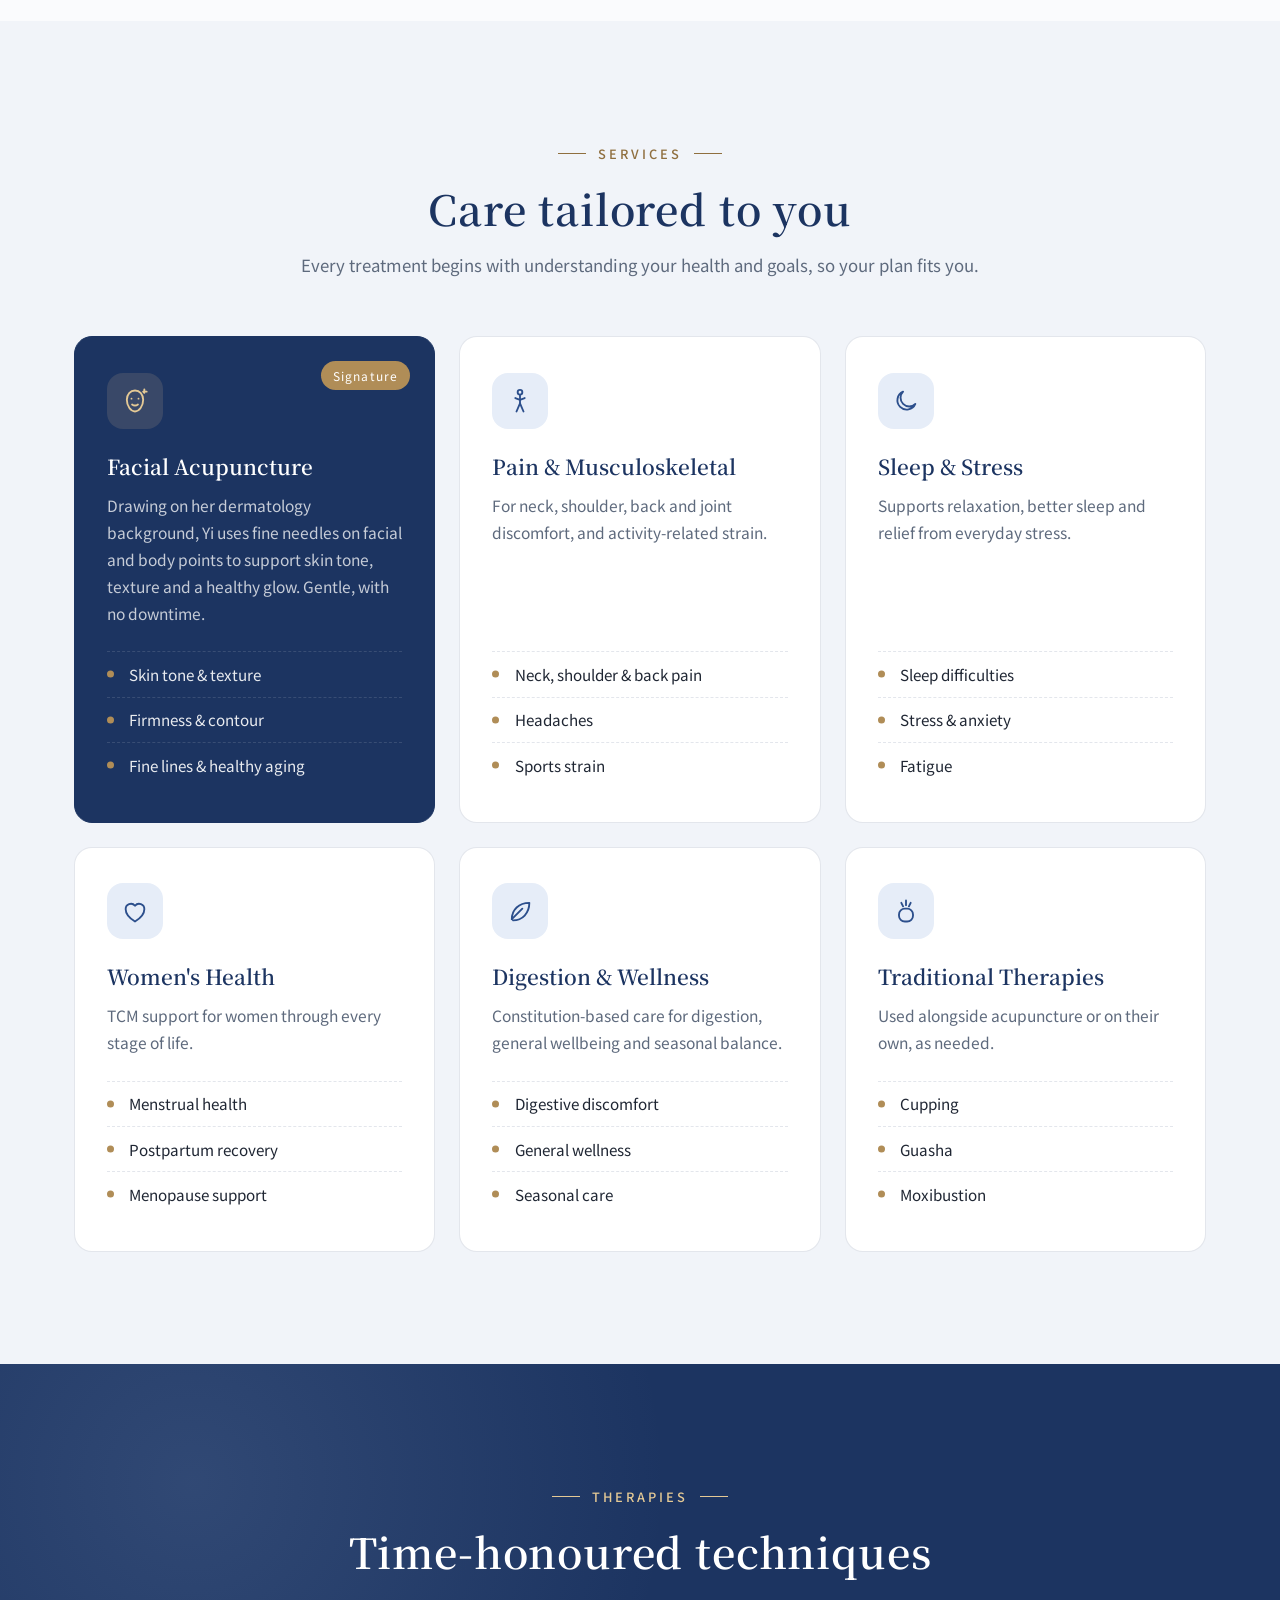
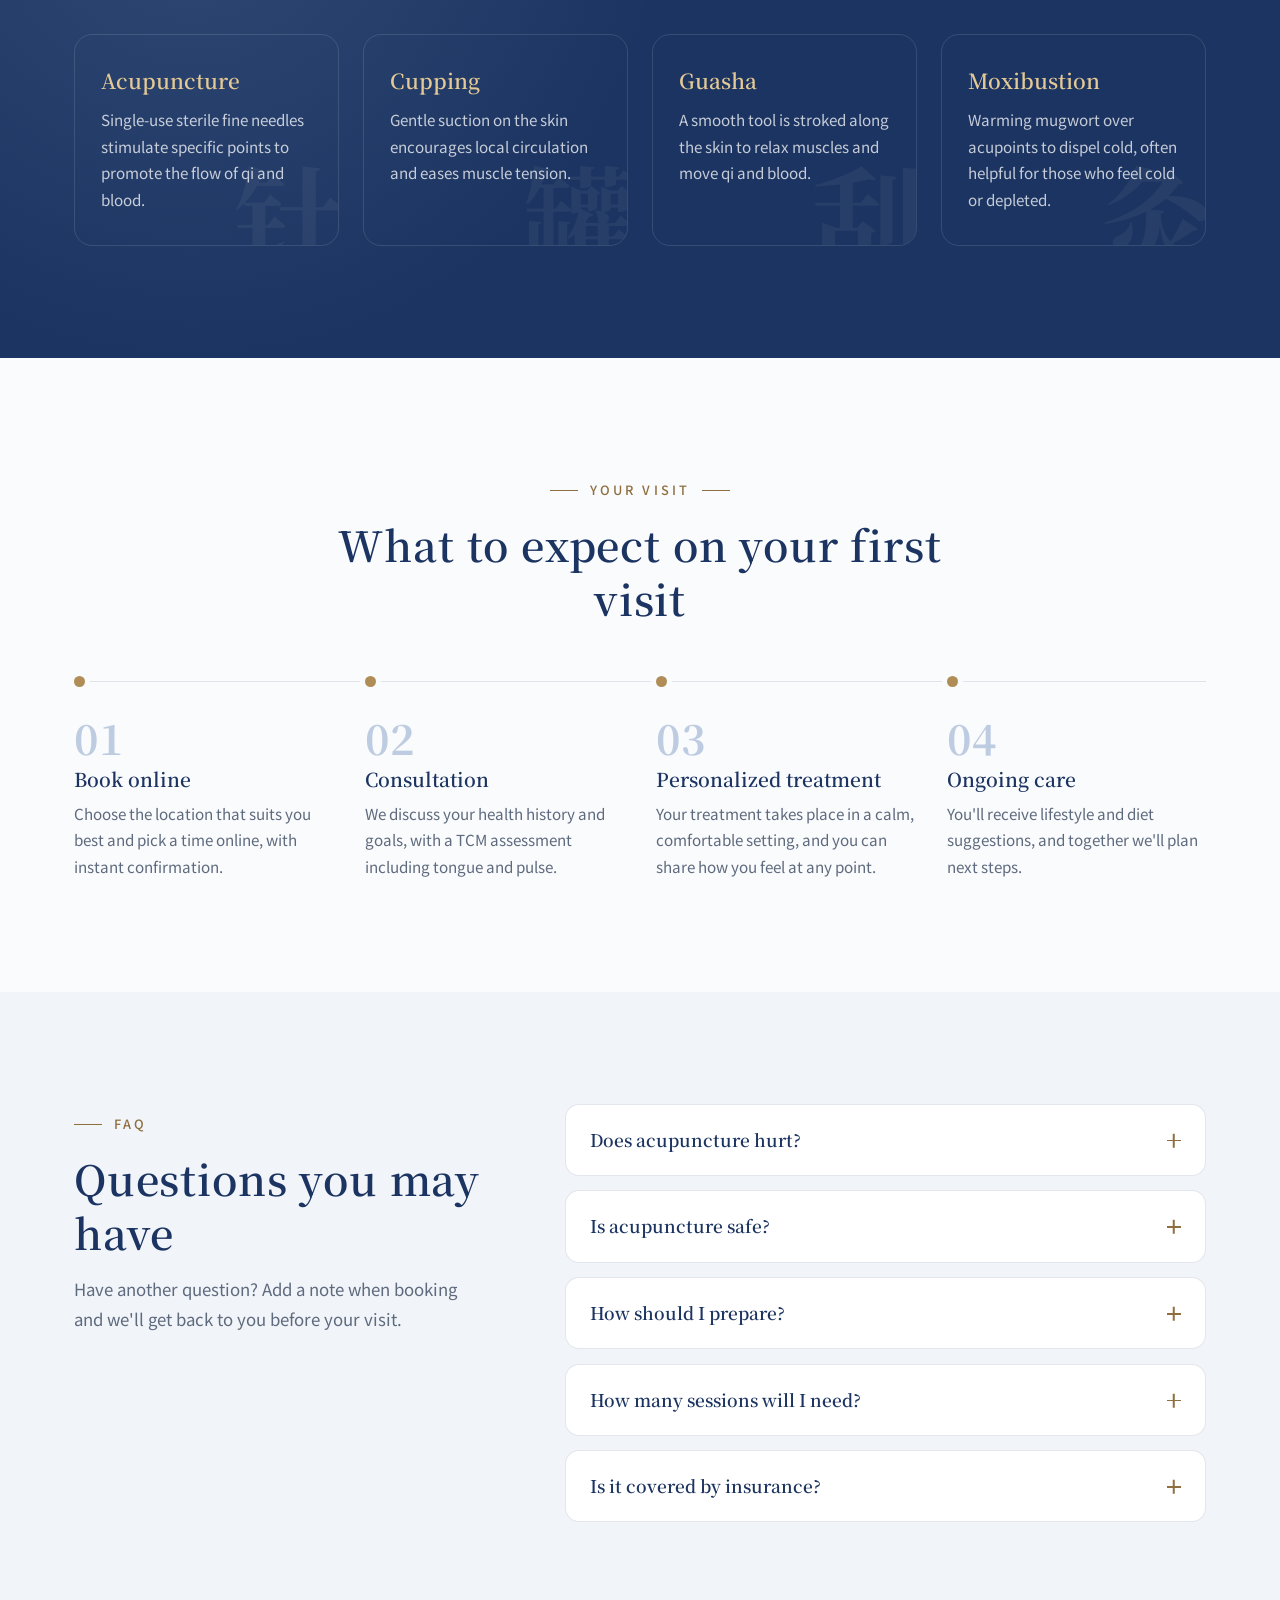
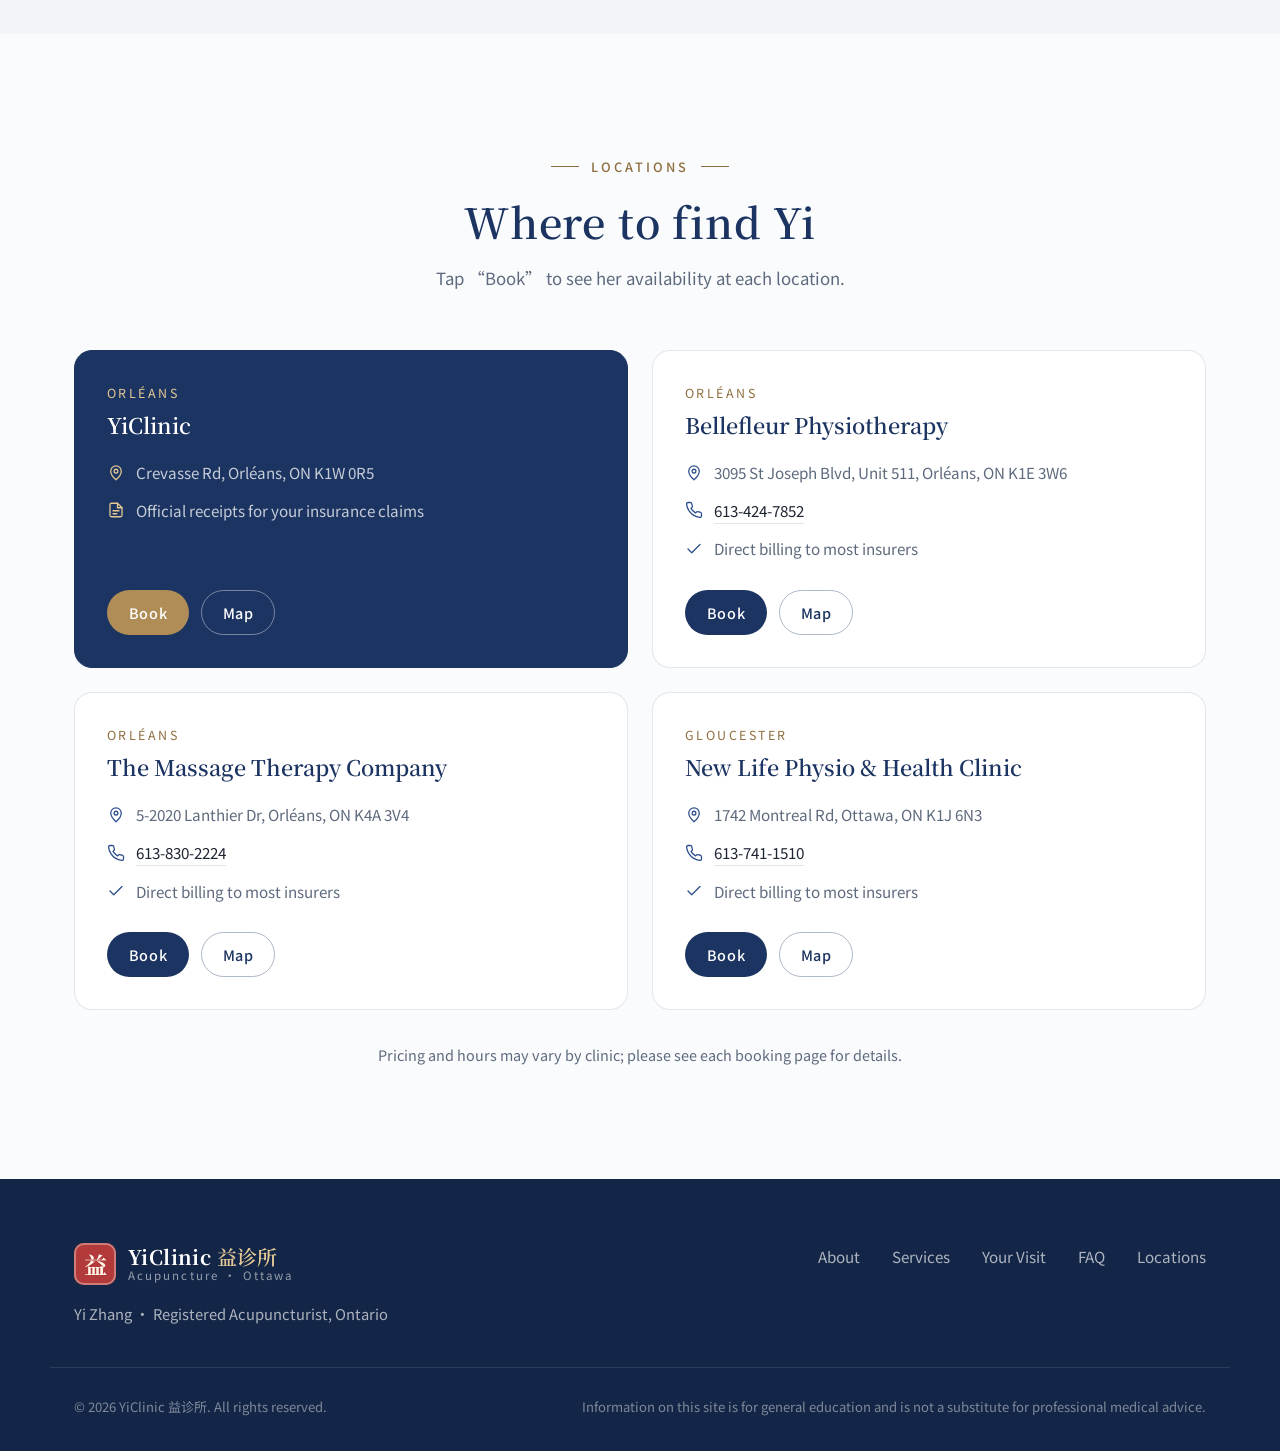
==== commit bb2abdb9: "Change English hero headline to "Inner balance, outer radiance" "radiance without" can be misread as" ====
--- a/index.html
+++ b/index.html
@@ -116,7 +116,7 @@
             <div class="container hero-grid">
                 <div class="hero-text">
                     <p class="eyebrow reveal">Registered Acupuncturist · Ottawa</p>
-                    <h1 class="hero-title reveal">Balance within, radiance without</h1>
+                    <h1 class="hero-title reveal">Inner balance, outer radiance</h1>
                     <p class="hero-lead reveal">Yi Zhang holds a Master's in Traditional Chinese Medicine from Beijing University of Chinese Medicine and has over ten years of clinical experience. She sees clients at several locations in Orléans and Gloucester, offering acupuncture, facial acupuncture, cupping, guasha and moxibustion in English and Mandarin.</p>
                     <div class="hero-buttons reveal">
                         <a href="#locations" class="btn btn-primary">Book a Location</a>
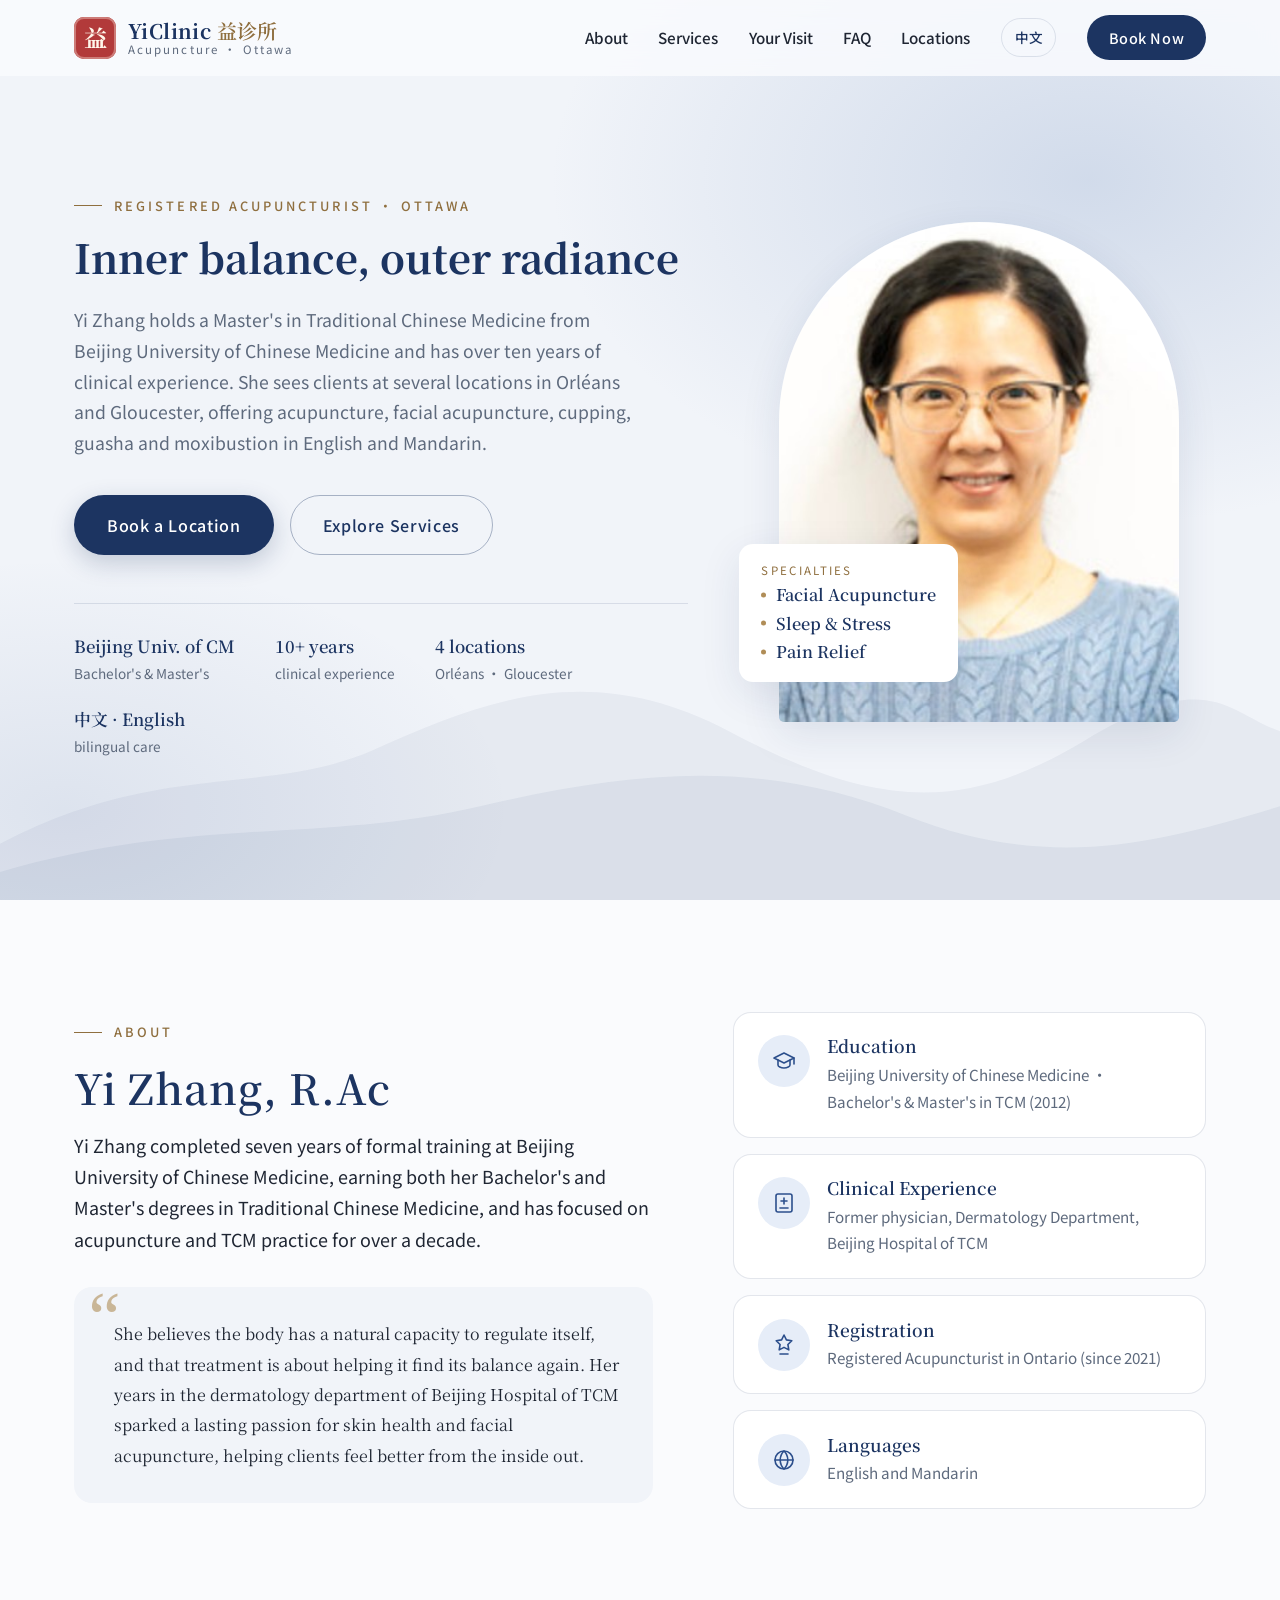
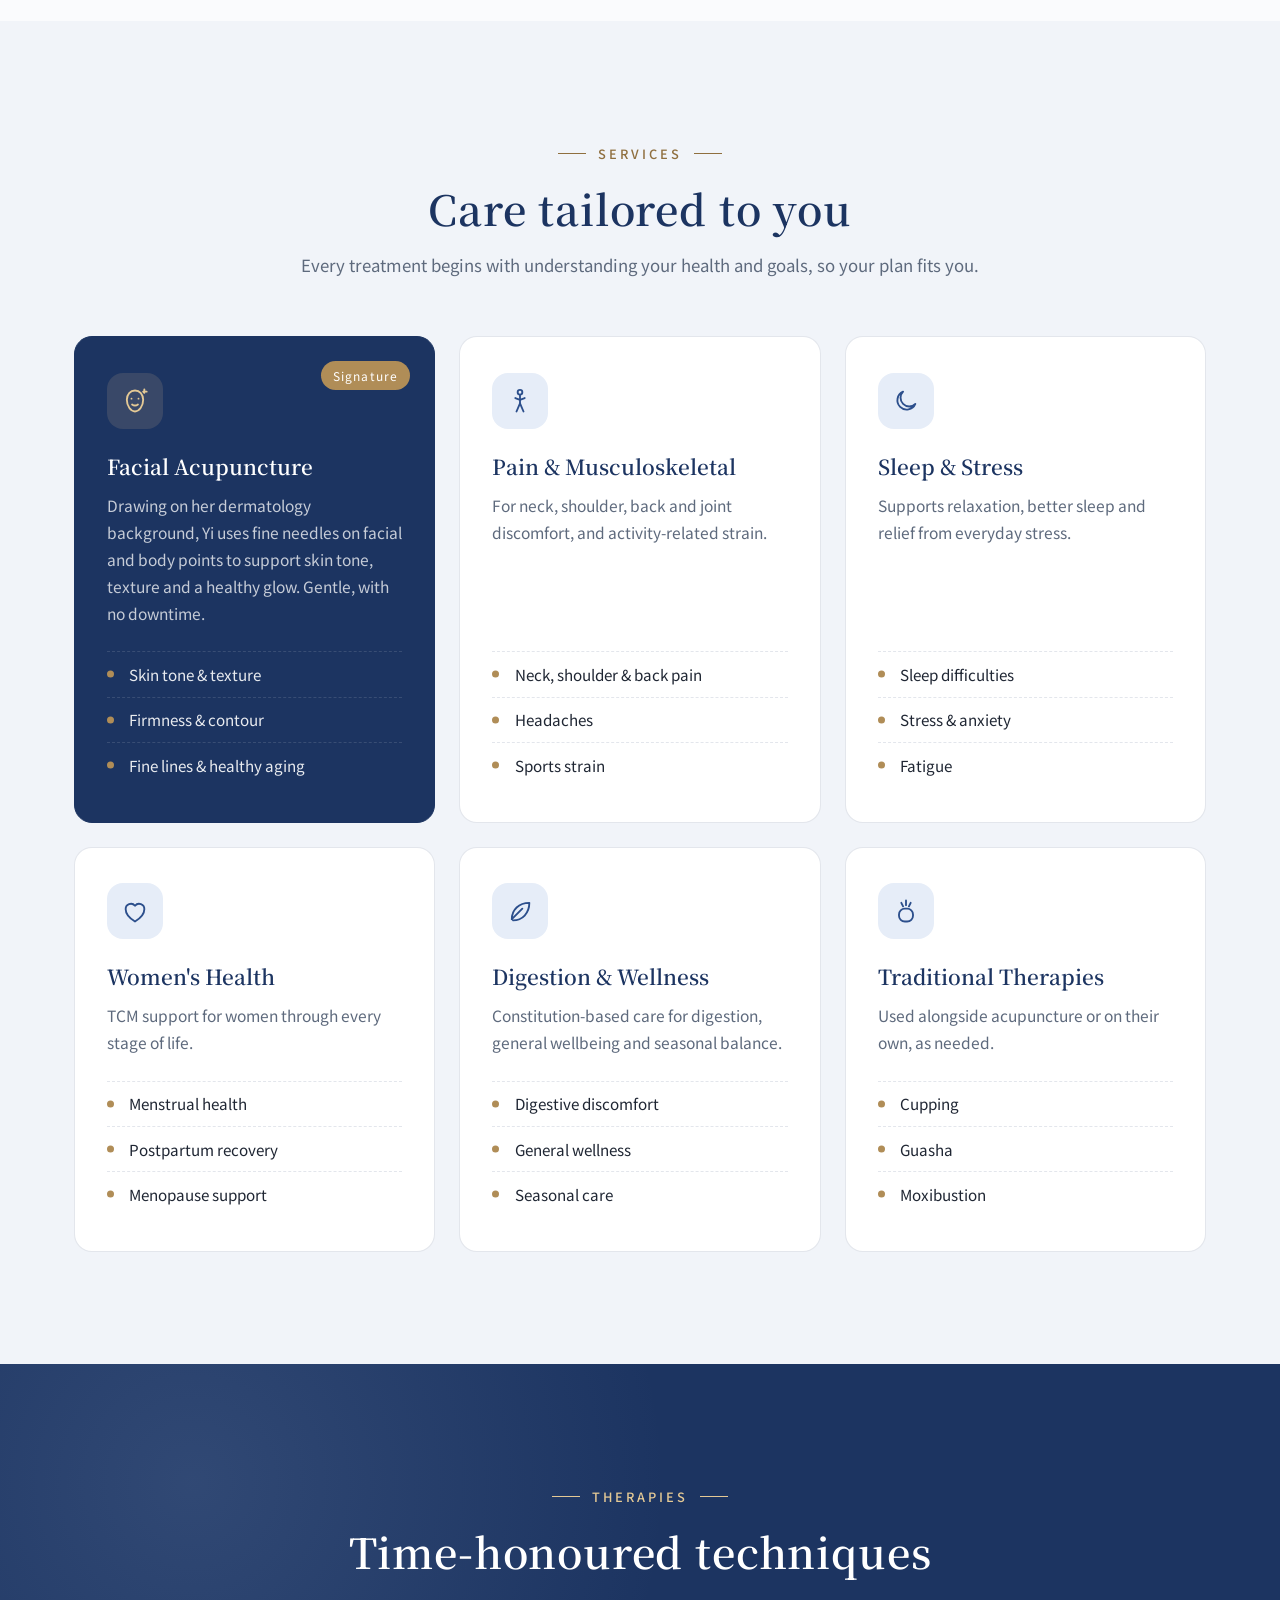
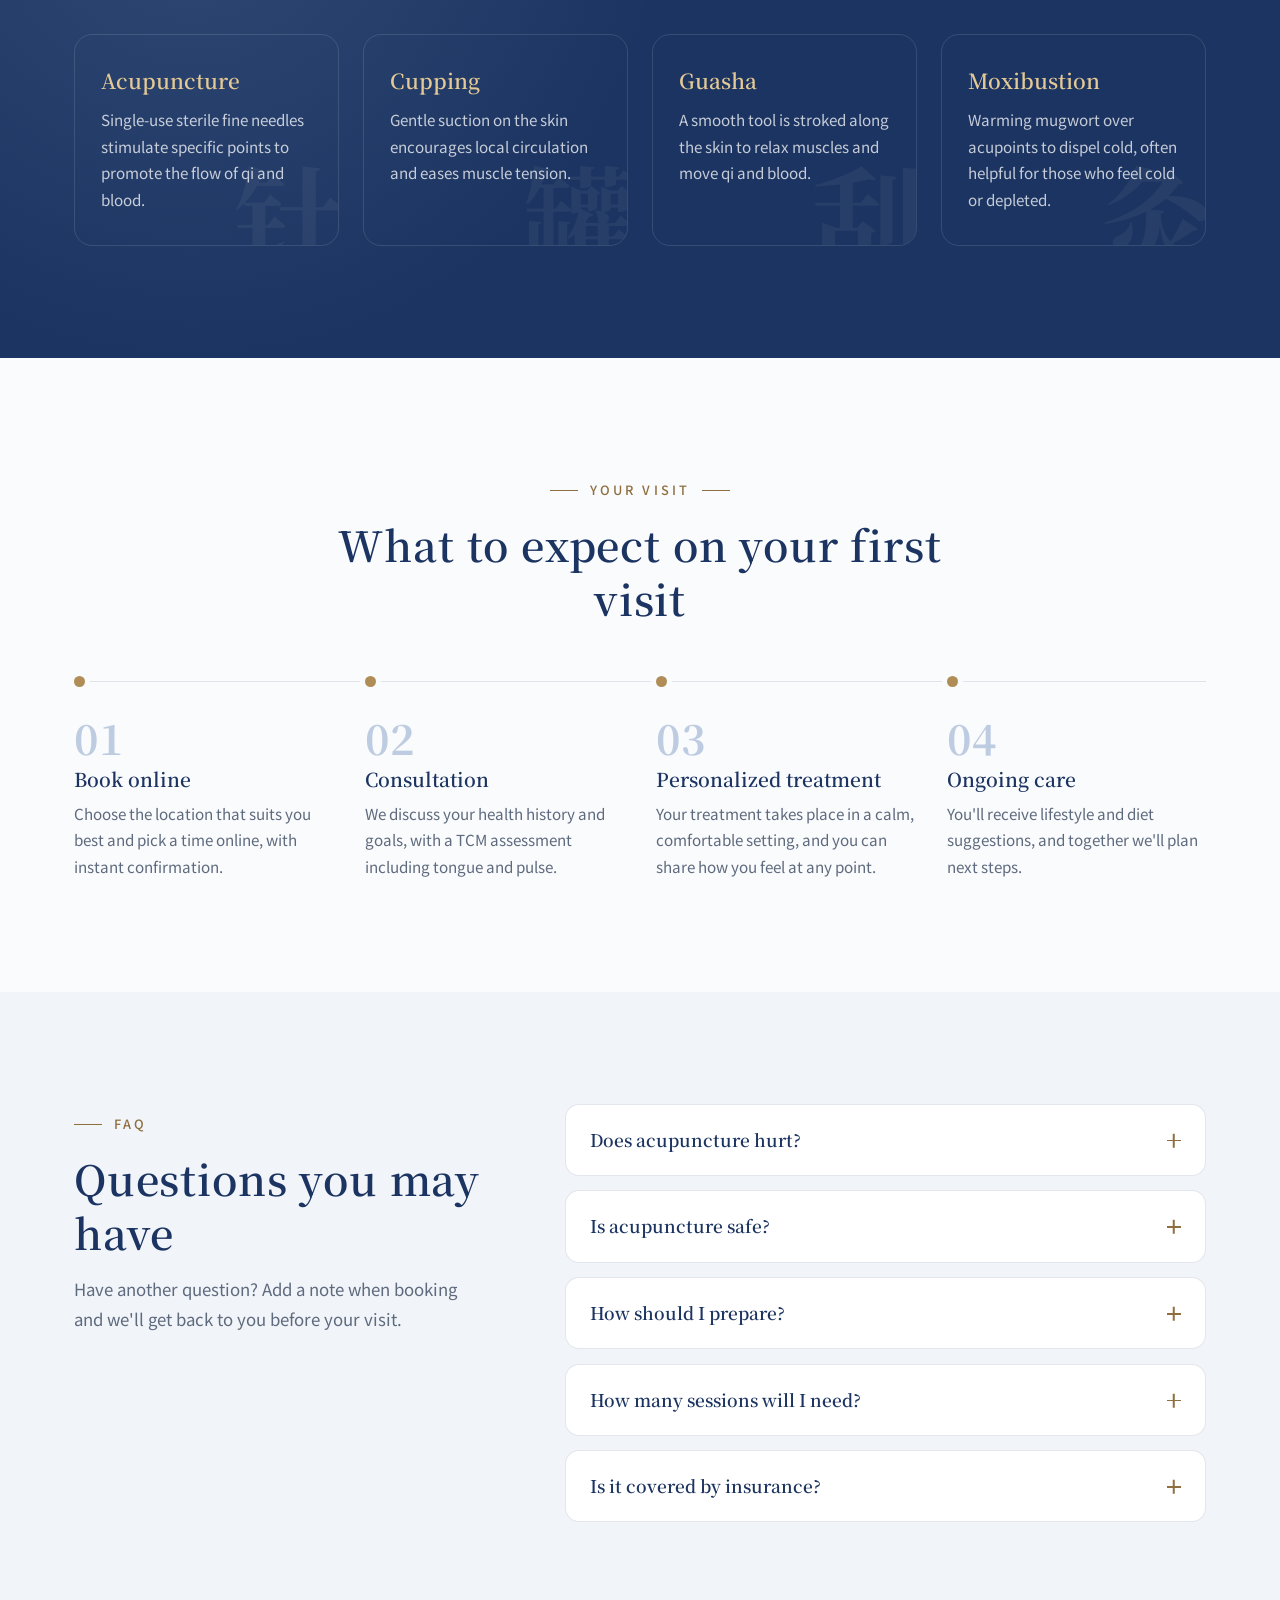
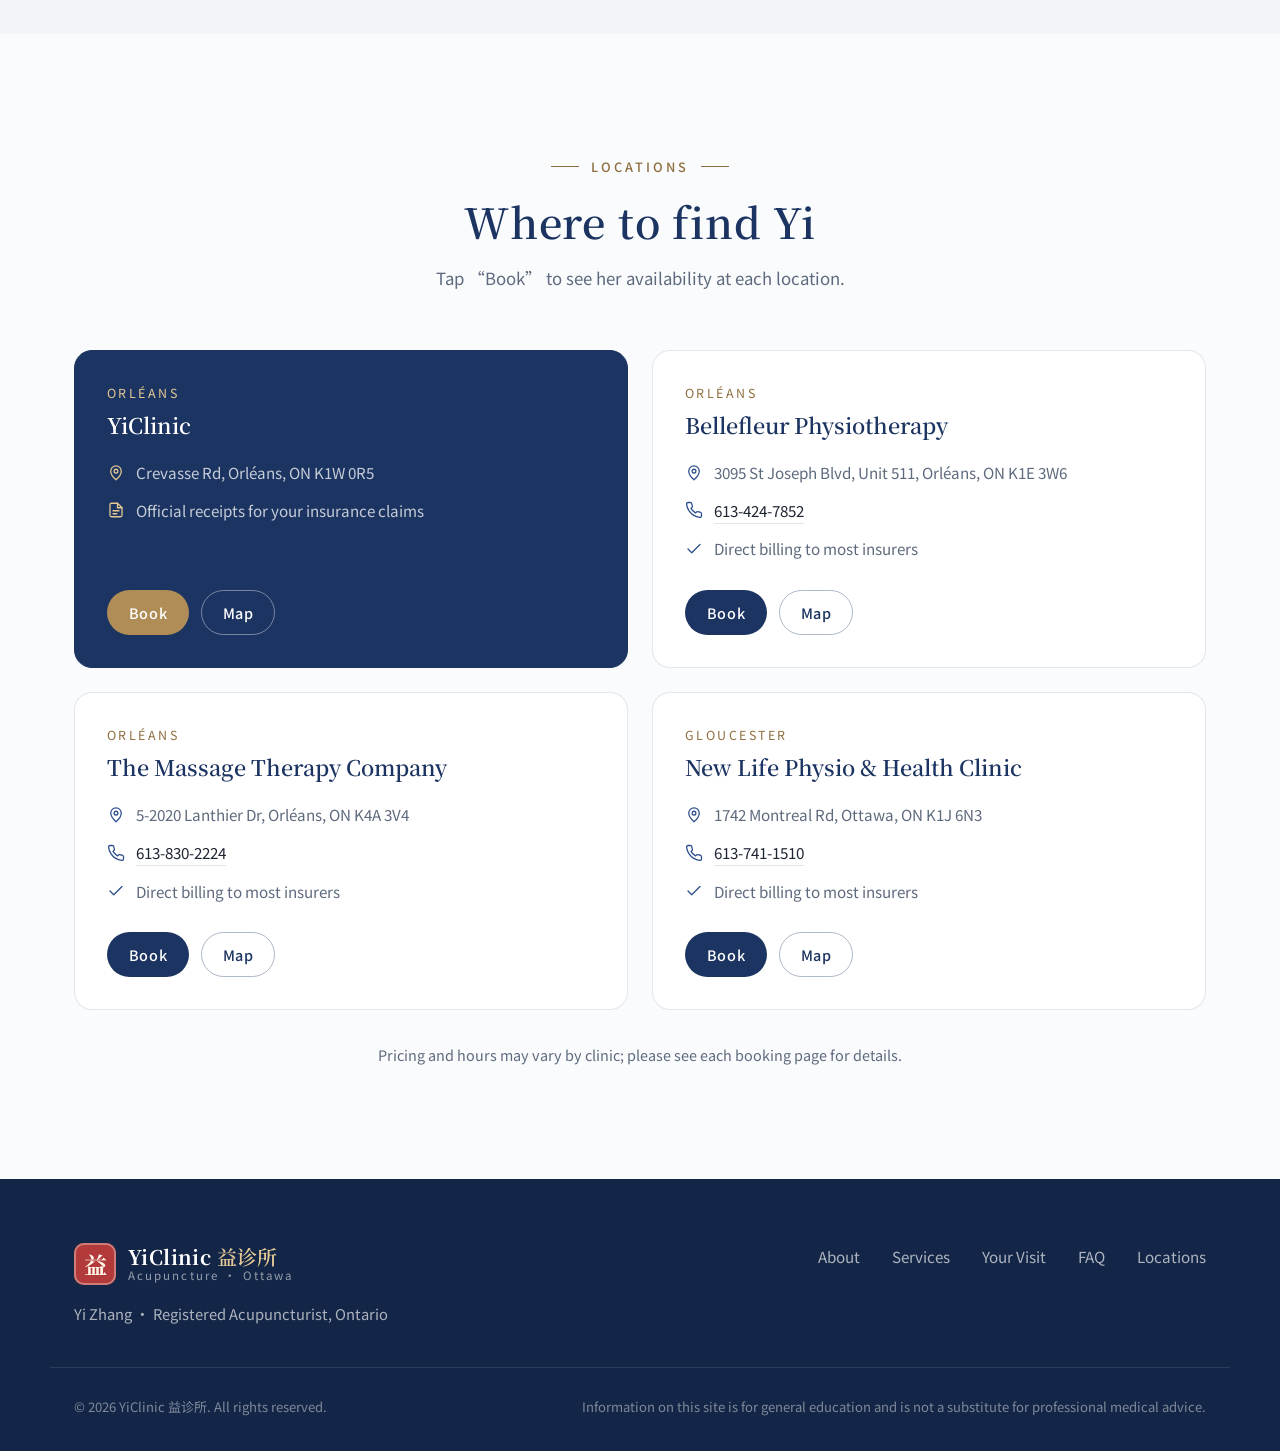
==== commit 4b0c8515: "Keep English hero headline on one line "Inner balance, outer radiance" wrapped to two lines at the C" ====
--- a/index.html
+++ b/index.html
@@ -24,7 +24,7 @@
     <link rel="preconnect" href="https://fonts.googleapis.com">
     <link rel="preconnect" href="https://fonts.gstatic.com" crossorigin>
     <link href="https://fonts.googleapis.com/css2?family=Noto+Sans+SC:wght@300;400;500;700&family=Noto+Serif+SC:wght@400;500;600;700&display=swap" rel="stylesheet">
-    <link rel="stylesheet" href="styles.css?v=6">
+    <link rel="stylesheet" href="styles.css?v=7">
 
     <script type="application/ld+json">
     {
--- a/styles.css
+++ b/styles.css
@@ -433,8 +433,11 @@
     margin-bottom: 1.5rem;
 }
 
+/* English headline: keep "Inner balance, outer radiance" on one line, like the Chinese couplet */
 html[lang="en"] .hero-title {
     letter-spacing: 0;
+    white-space: nowrap;
+    font-size: clamp(1.25rem, 3.3vw, 2.5rem);
 }
 
 .hero-lead {
@@ -1179,6 +1182,10 @@
 }
 
 @media (max-width: 900px) {
+    html[lang="en"] .hero-title {
+        font-size: min(2.6rem, 5.6vw);
+    }
+
     :root {
         --nav-h: 68px;
     }
@@ -1325,6 +1332,10 @@
 }
 
 @media (max-width: 640px) {
+    html[lang="en"] .hero-title {
+        font-size: 5.6vw;
+    }
+
     .container {
         padding: 0 20px;
     }
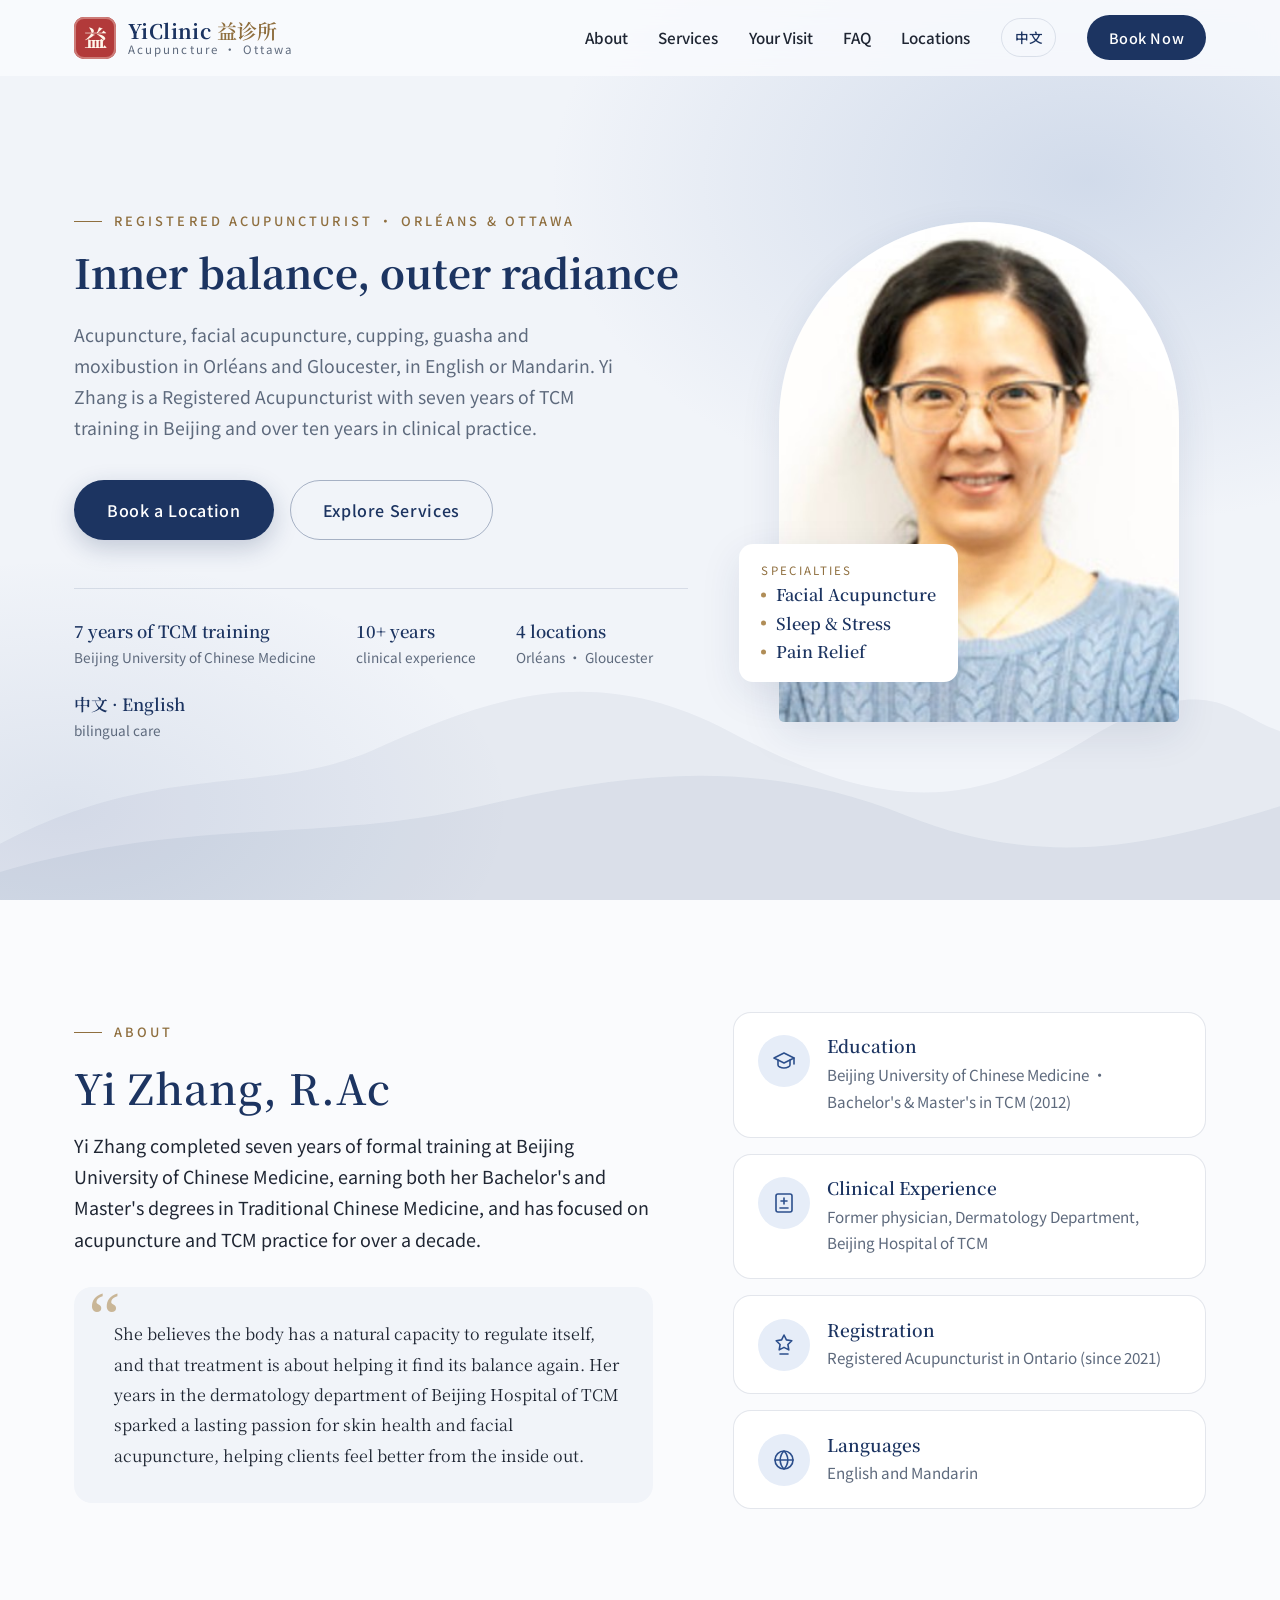
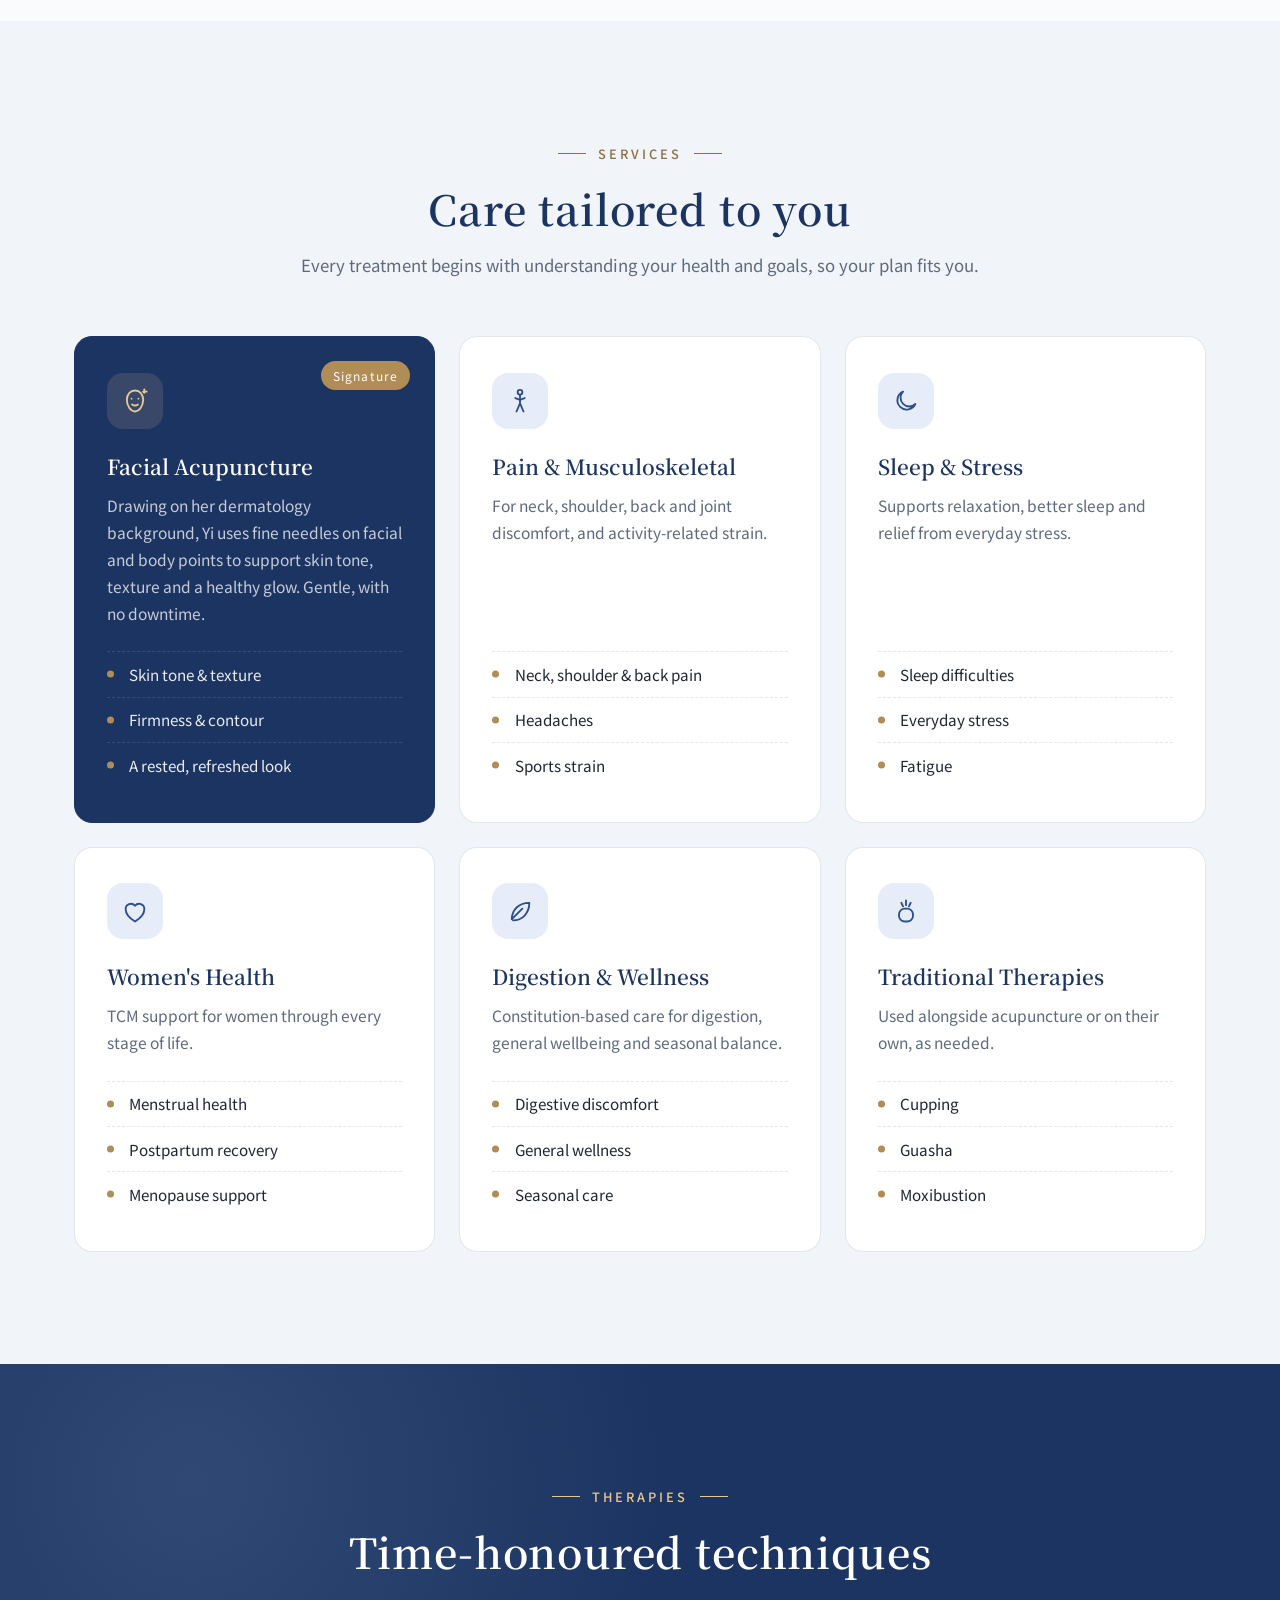
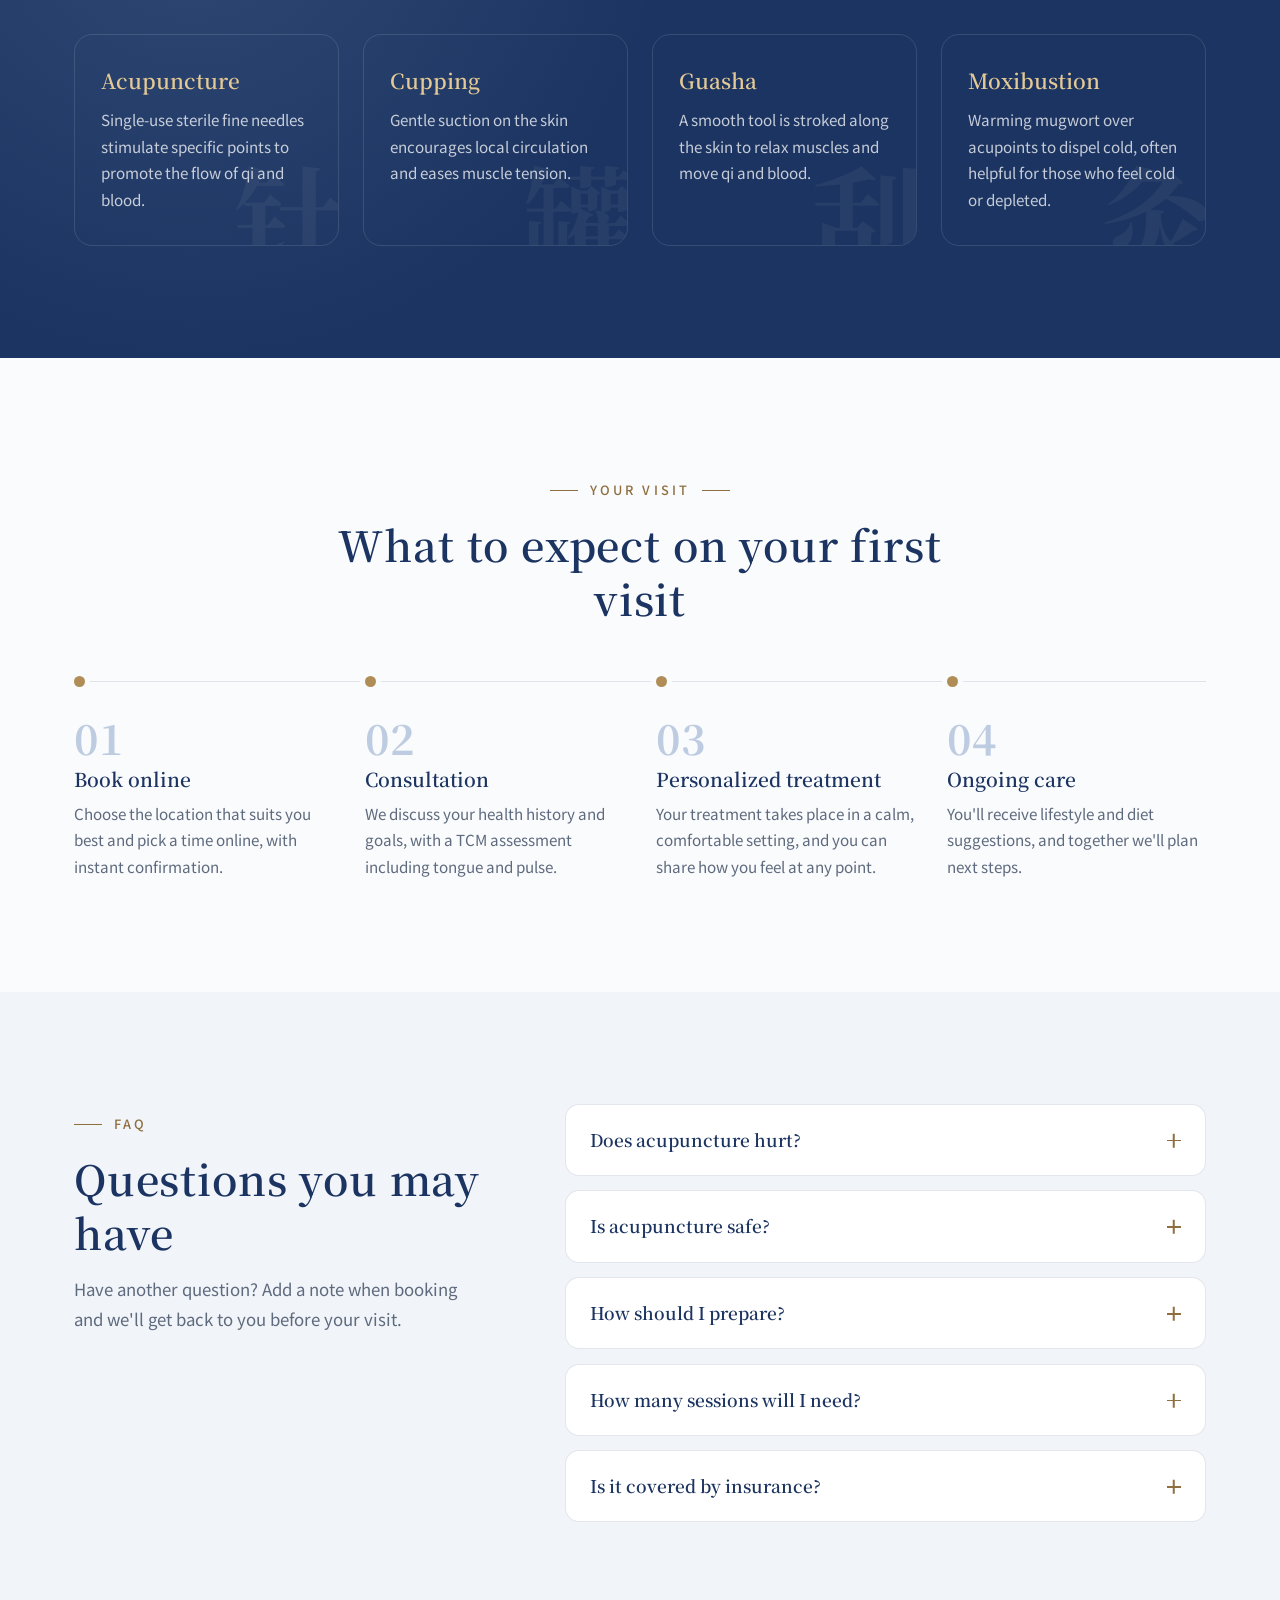
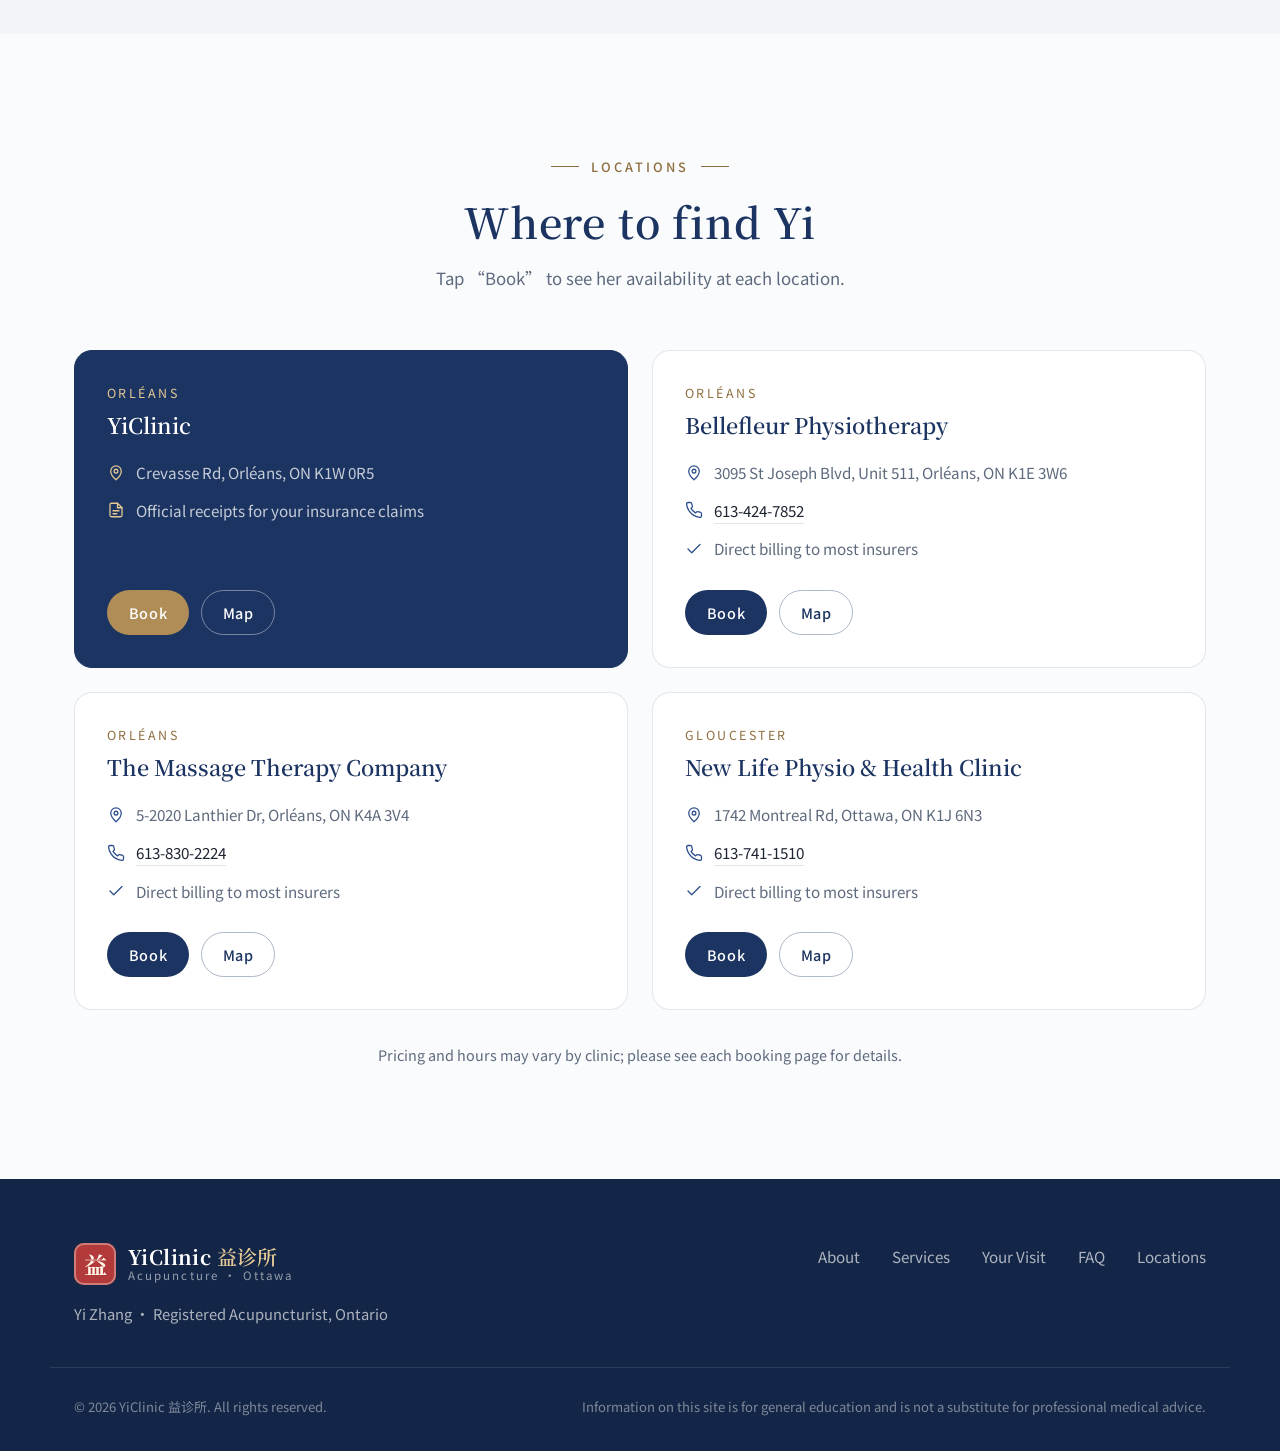
==== commit 693f3f72: "Tighten English hero copy and soften service wording - English hero: lead with services, location an" ====
--- a/index.html
+++ b/index.html
@@ -115,17 +115,17 @@
             </svg>
             <div class="container hero-grid">
                 <div class="hero-text">
-                    <p class="eyebrow reveal">Registered Acupuncturist · Ottawa</p>
+                    <p class="eyebrow reveal">Registered Acupuncturist · Orléans &amp; Ottawa</p>
                     <h1 class="hero-title reveal">Inner balance, outer radiance</h1>
-                    <p class="hero-lead reveal">Yi Zhang holds a Master's in Traditional Chinese Medicine from Beijing University of Chinese Medicine and has over ten years of clinical experience. She sees clients at several locations in Orléans and Gloucester, offering acupuncture, facial acupuncture, cupping, guasha and moxibustion in English and Mandarin.</p>
+                    <p class="hero-lead reveal">Acupuncture, facial acupuncture, cupping, guasha and moxibustion in Orléans and Gloucester, in English or Mandarin. Yi Zhang is a Registered Acupuncturist with seven years of TCM training in Beijing and over ten years in clinical practice.</p>
                     <div class="hero-buttons reveal">
                         <a href="#locations" class="btn btn-primary">Book a Location</a>
                         <a href="#services" class="btn btn-ghost">Explore Services</a>
                     </div>
                     <ul class="hero-trust reveal">
                         <li>
-                            <strong>Beijing Univ. of CM</strong>
-                            <span>Bachelor's & Master's</span>
+                            <strong>7 years of TCM training</strong>
+                            <span>Beijing University of Chinese Medicine</span>
                         </li>
                         <li>
                             <strong>10+ years</strong>
@@ -230,7 +230,7 @@
                         <ul class="service-list">
                             <li>Skin tone & texture</li>
                             <li>Firmness & contour</li>
-                            <li>Fine lines & healthy aging</li>
+                            <li>A rested, refreshed look</li>
                         </ul>
                     </article>
 
@@ -255,7 +255,7 @@
                         <p>Supports relaxation, better sleep and relief from everyday stress.</p>
                         <ul class="service-list">
                             <li>Sleep difficulties</li>
-                            <li>Stress & anxiety</li>
+                            <li>Everyday stress</li>
                             <li>Fatigue</li>
                         </ul>
                     </article>
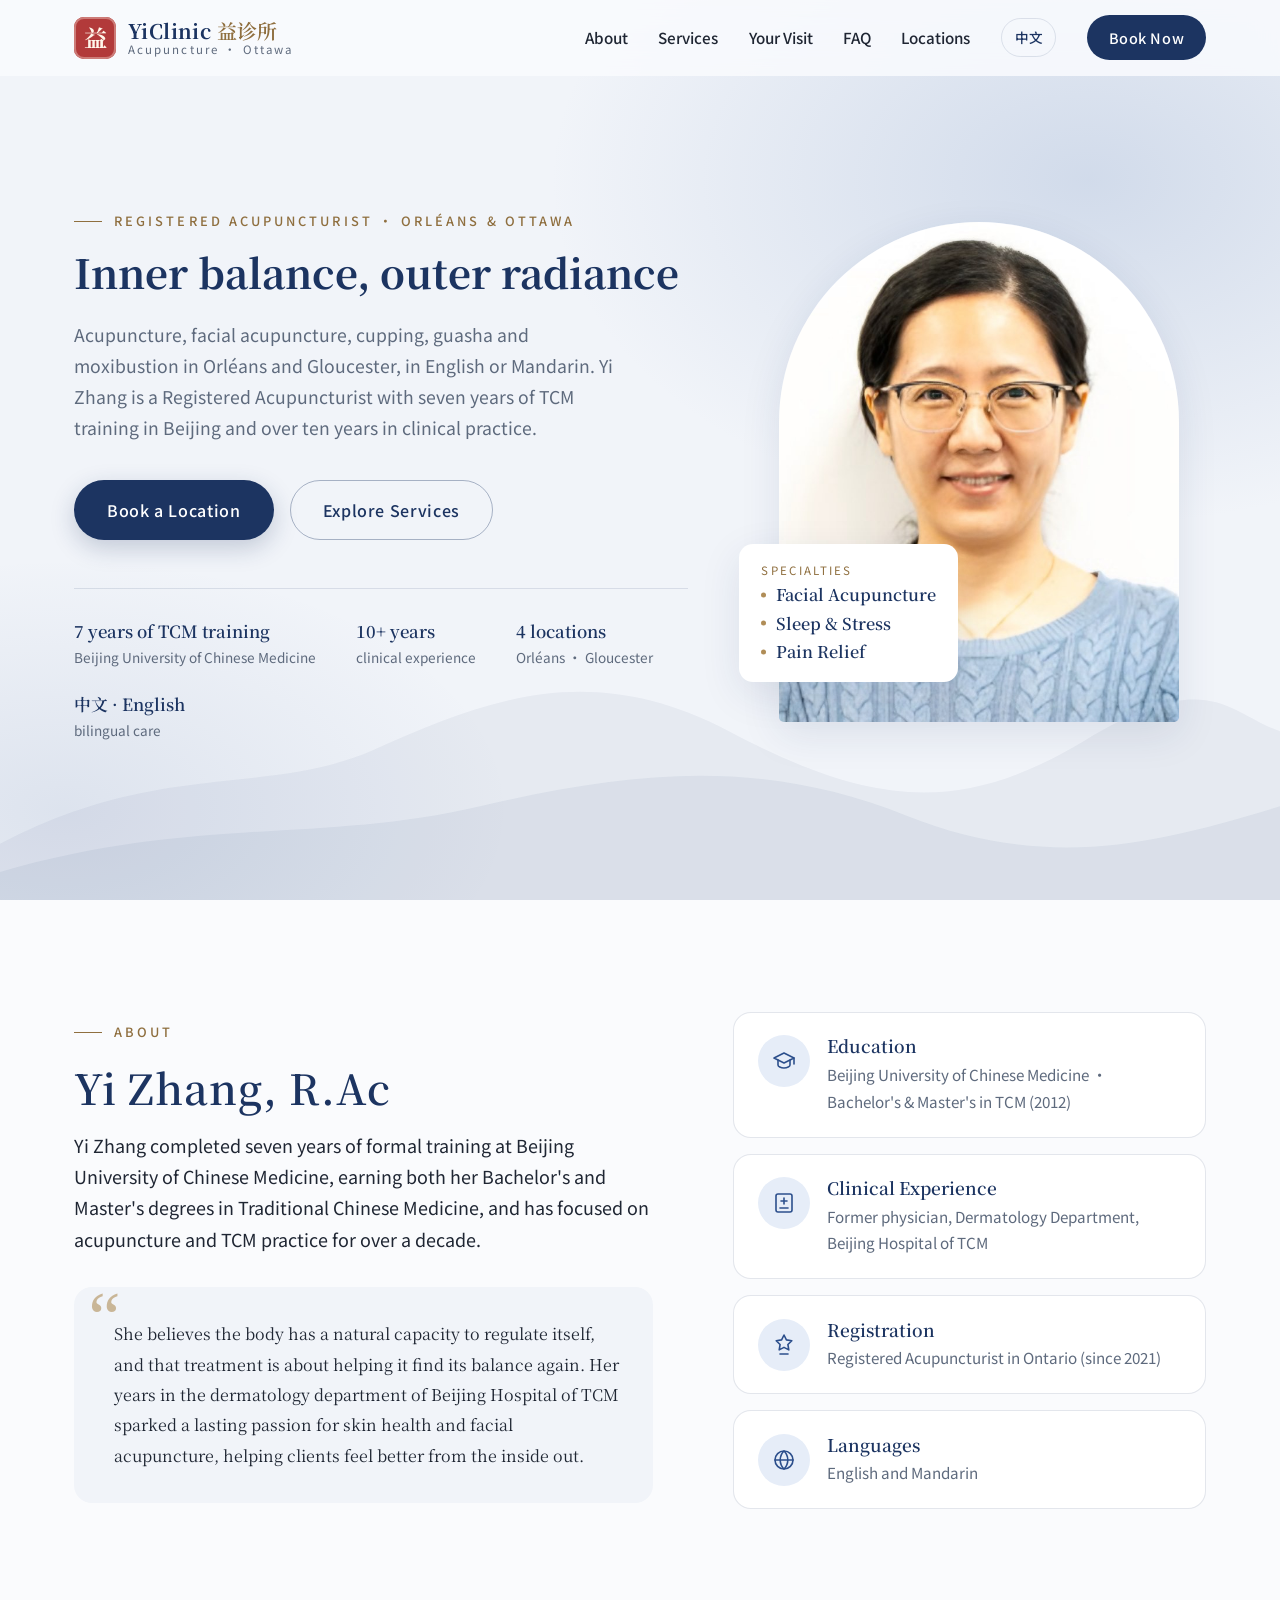
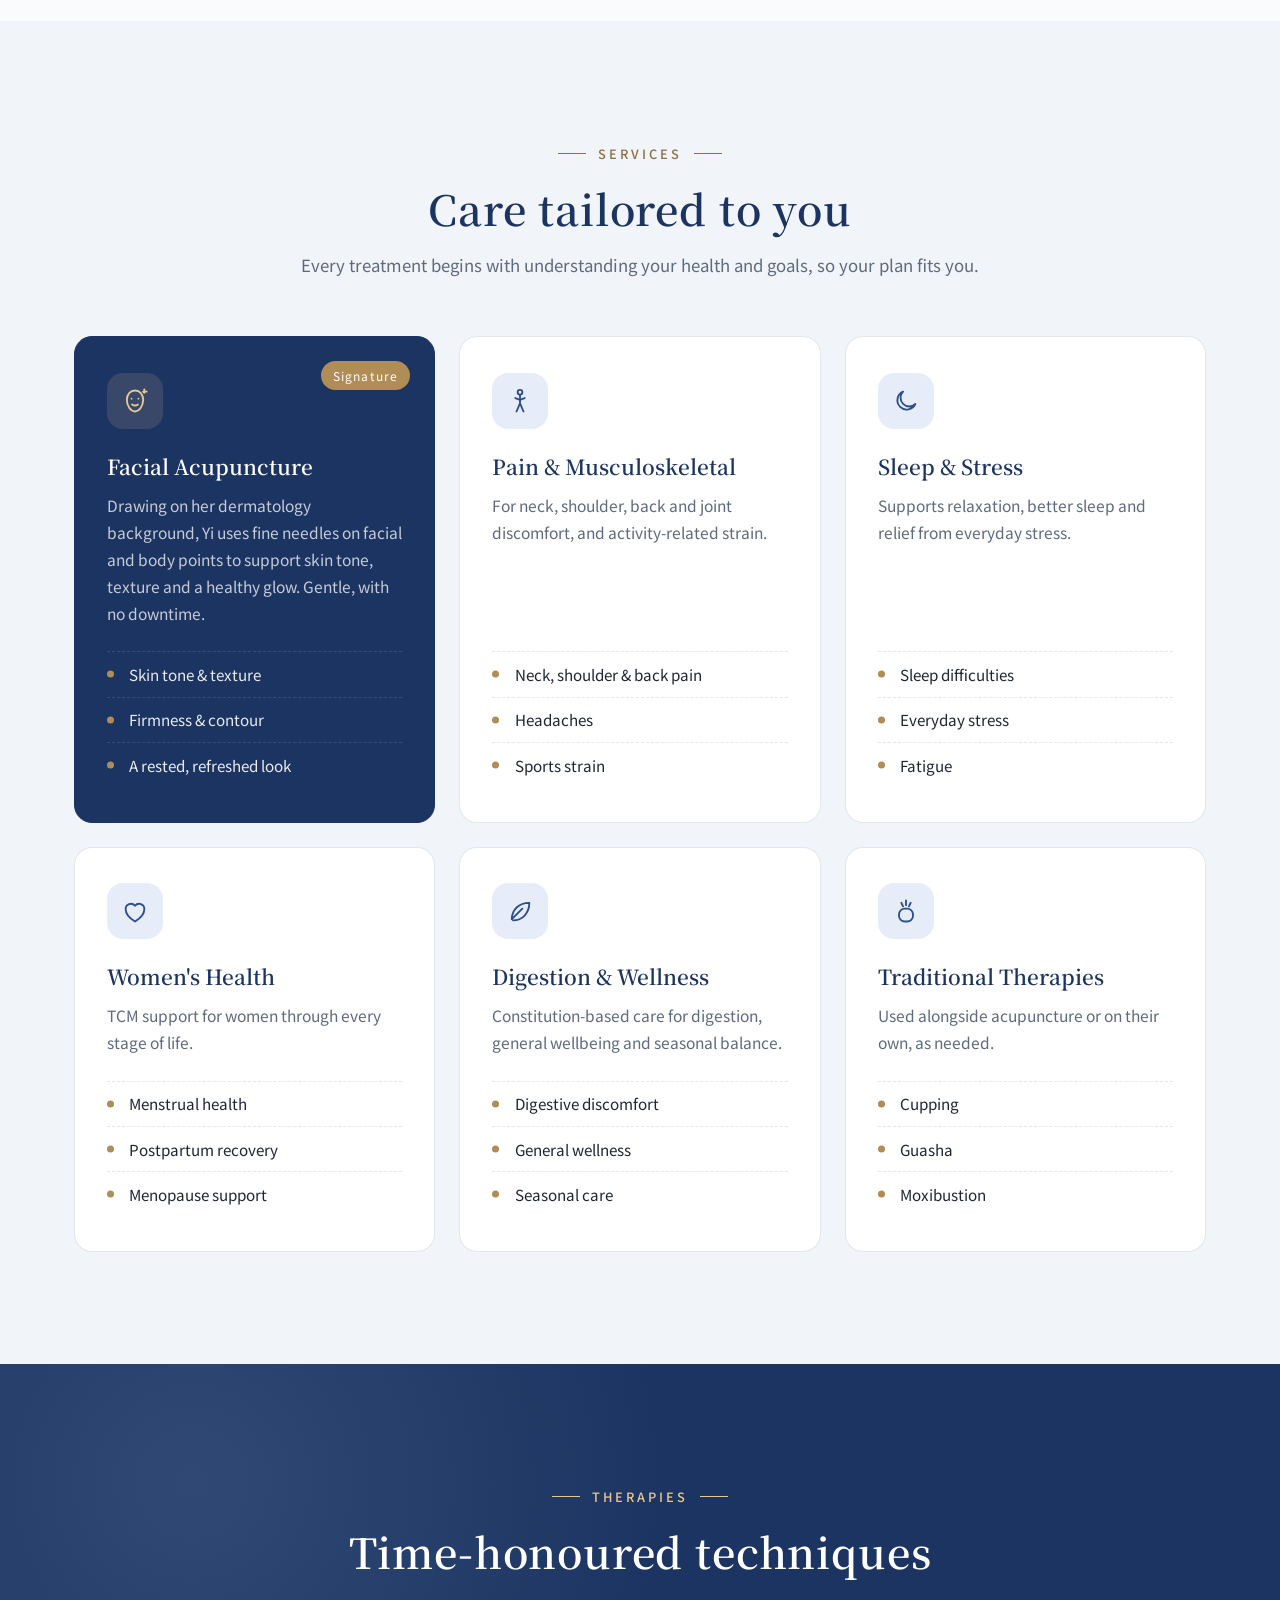
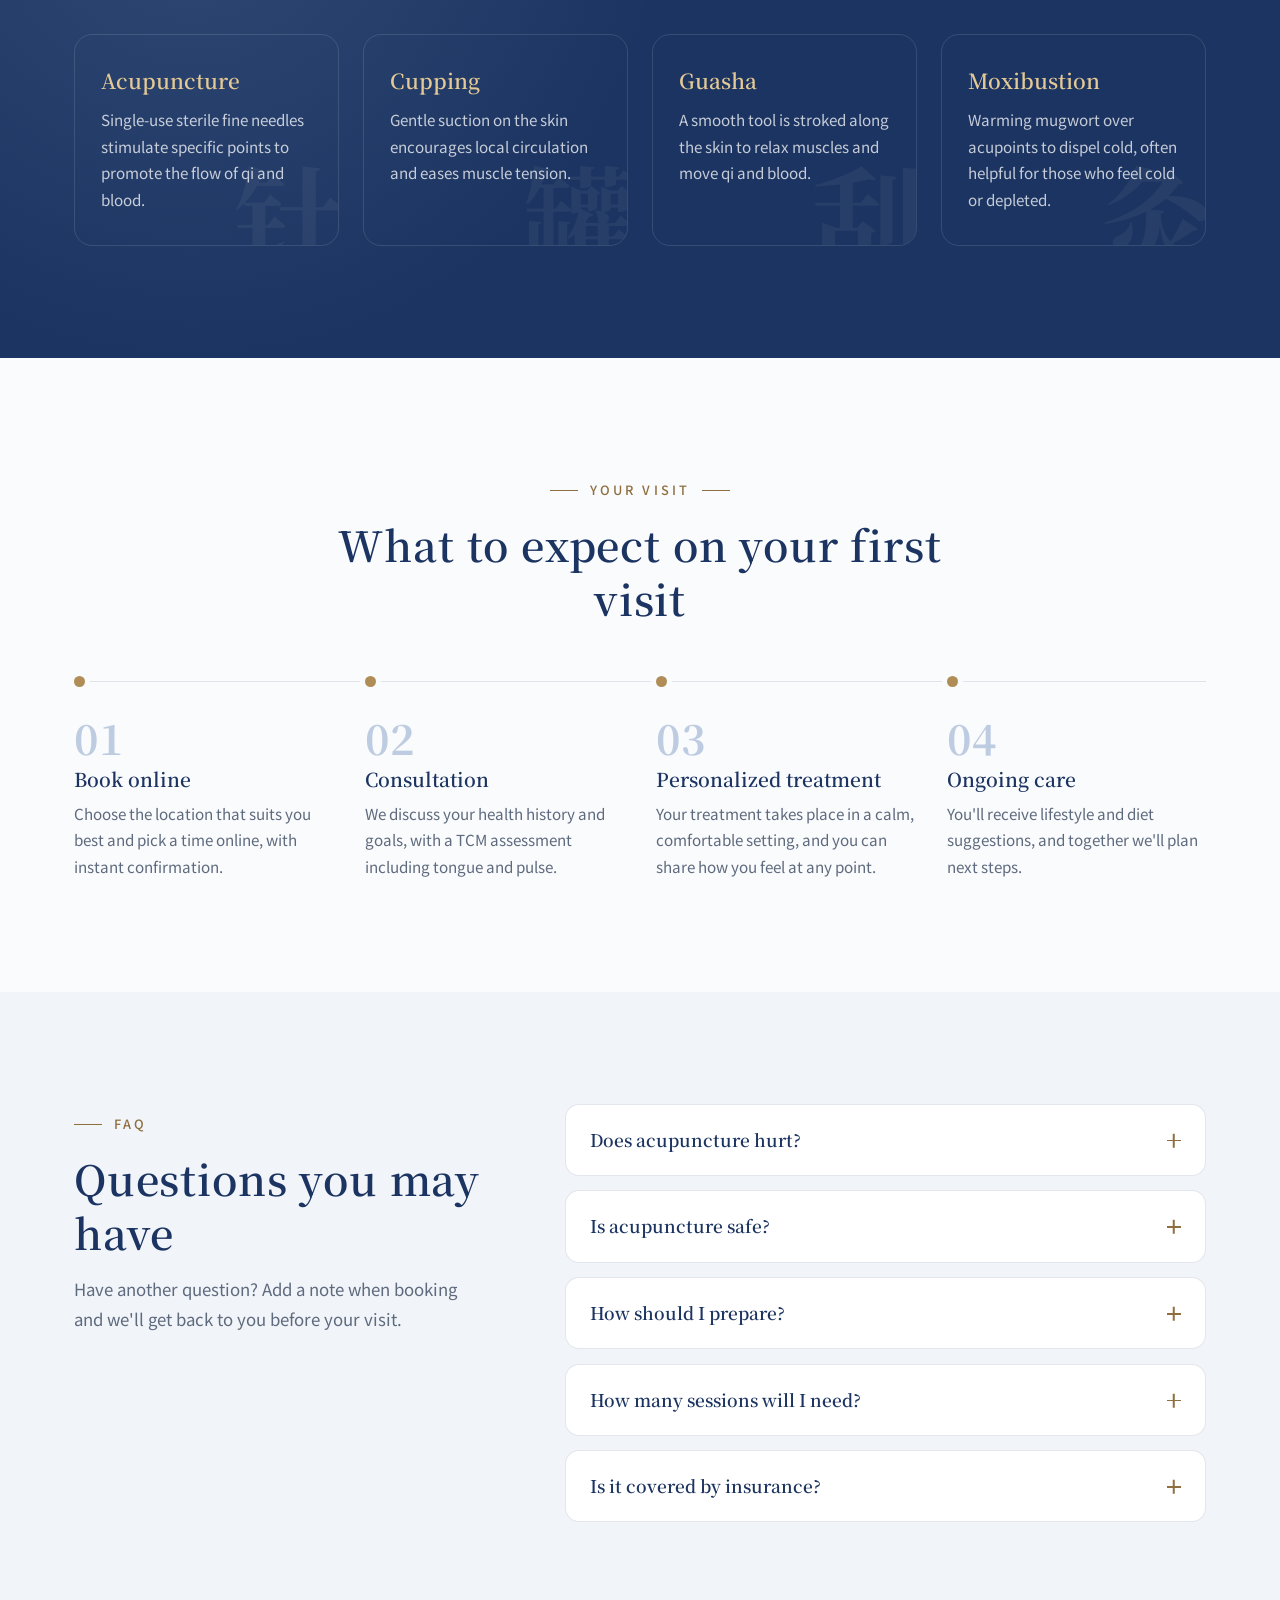
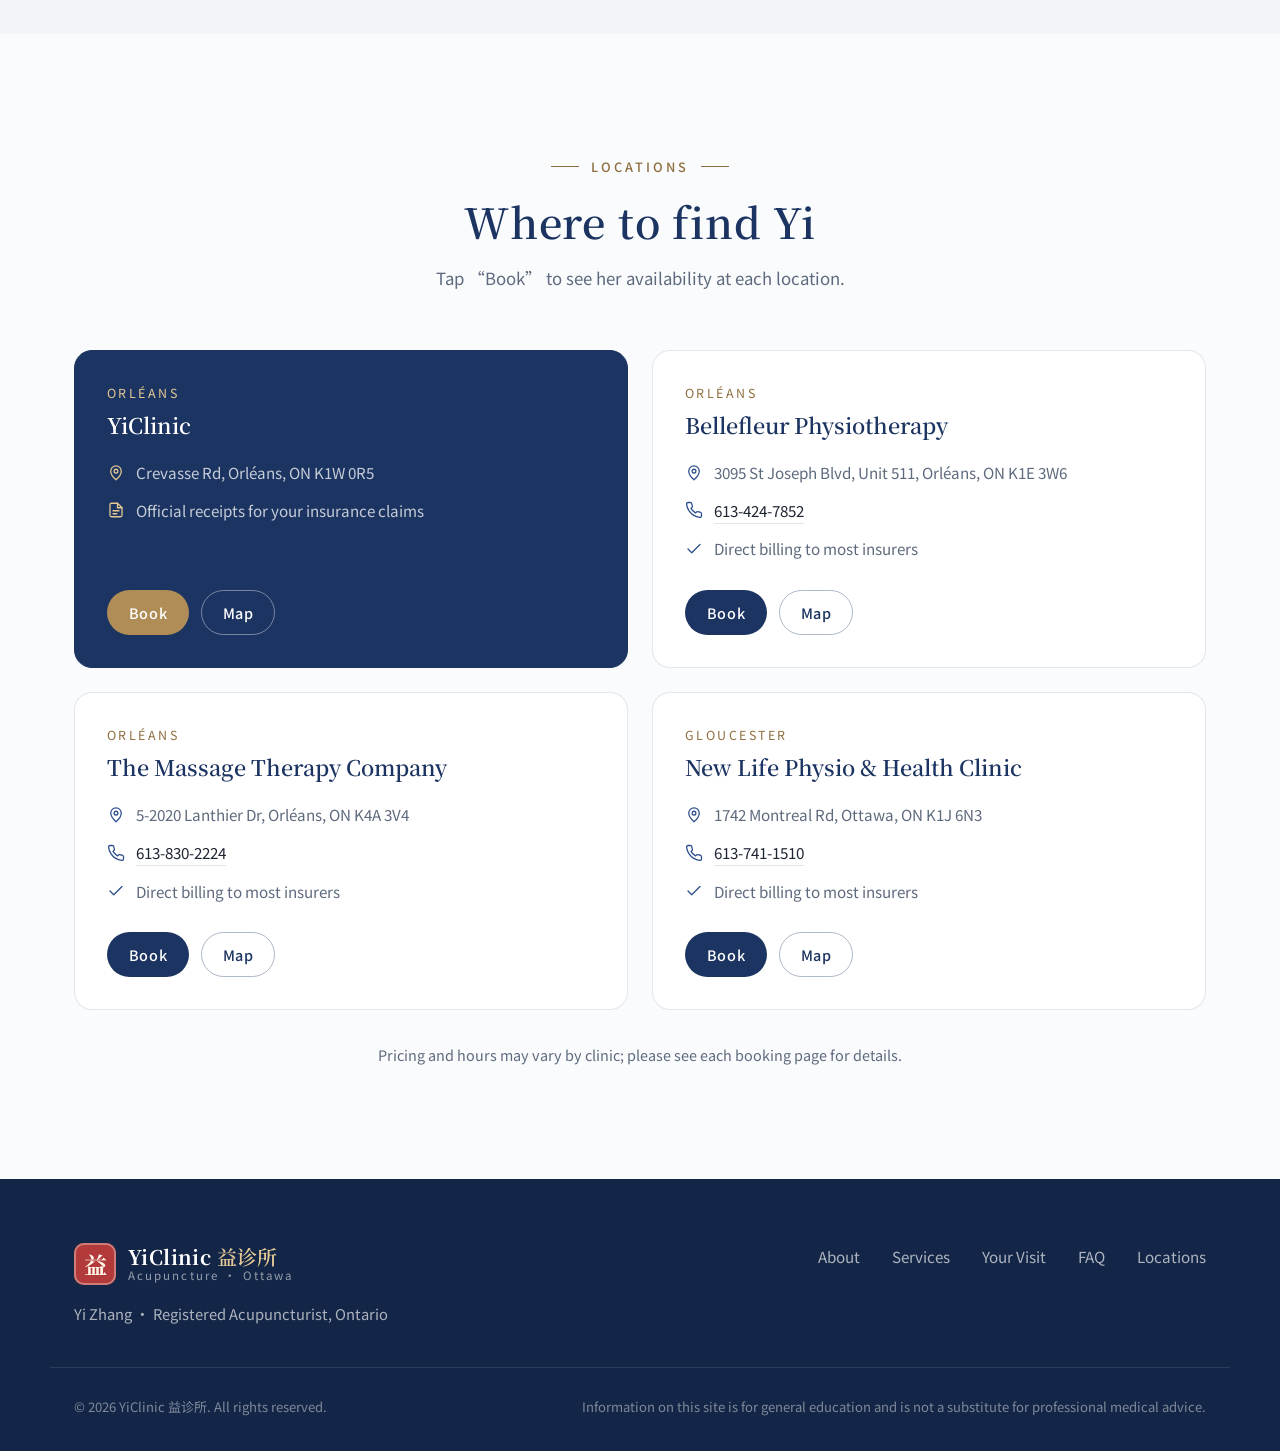
==== commit d76ce24f: "Bust cache for updated profile photo Co-Authored-By: Claude Opus 5.5 <noreply@anthropic.com> Claude-" ====
--- a/index.html
+++ b/index.html
@@ -143,7 +143,7 @@
                 </div>
                 <div class="hero-visual reveal">
                     <div class="hero-arch">
-                        <img src="profile.jpg" alt="张怿 Yi Zhang, Registered Acupuncturist" width="415" height="430">
+                        <img src="profile.jpg?v=2" alt="张怿 Yi Zhang, Registered Acupuncturist" width="415" height="430">
                     </div>
                     <div class="hero-badge">
                         <span class="hero-badge-label">Specialties</span>
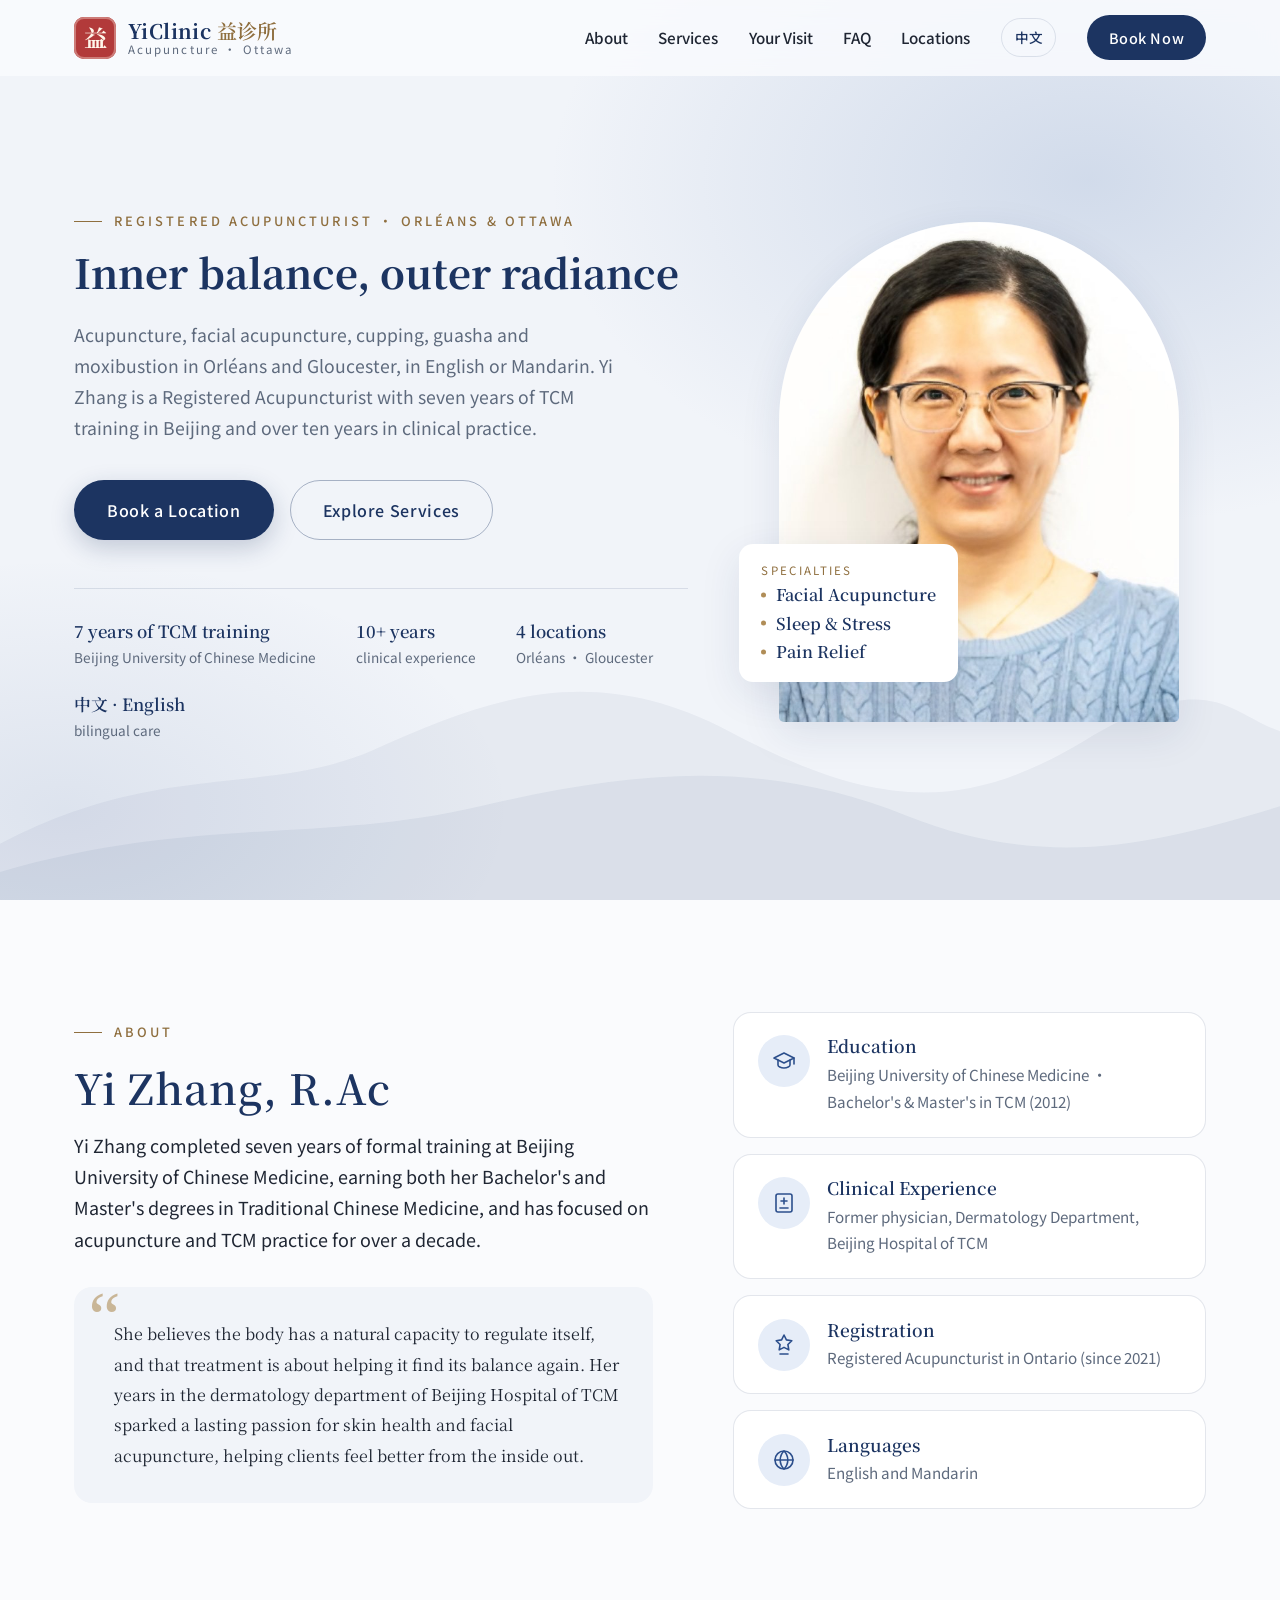
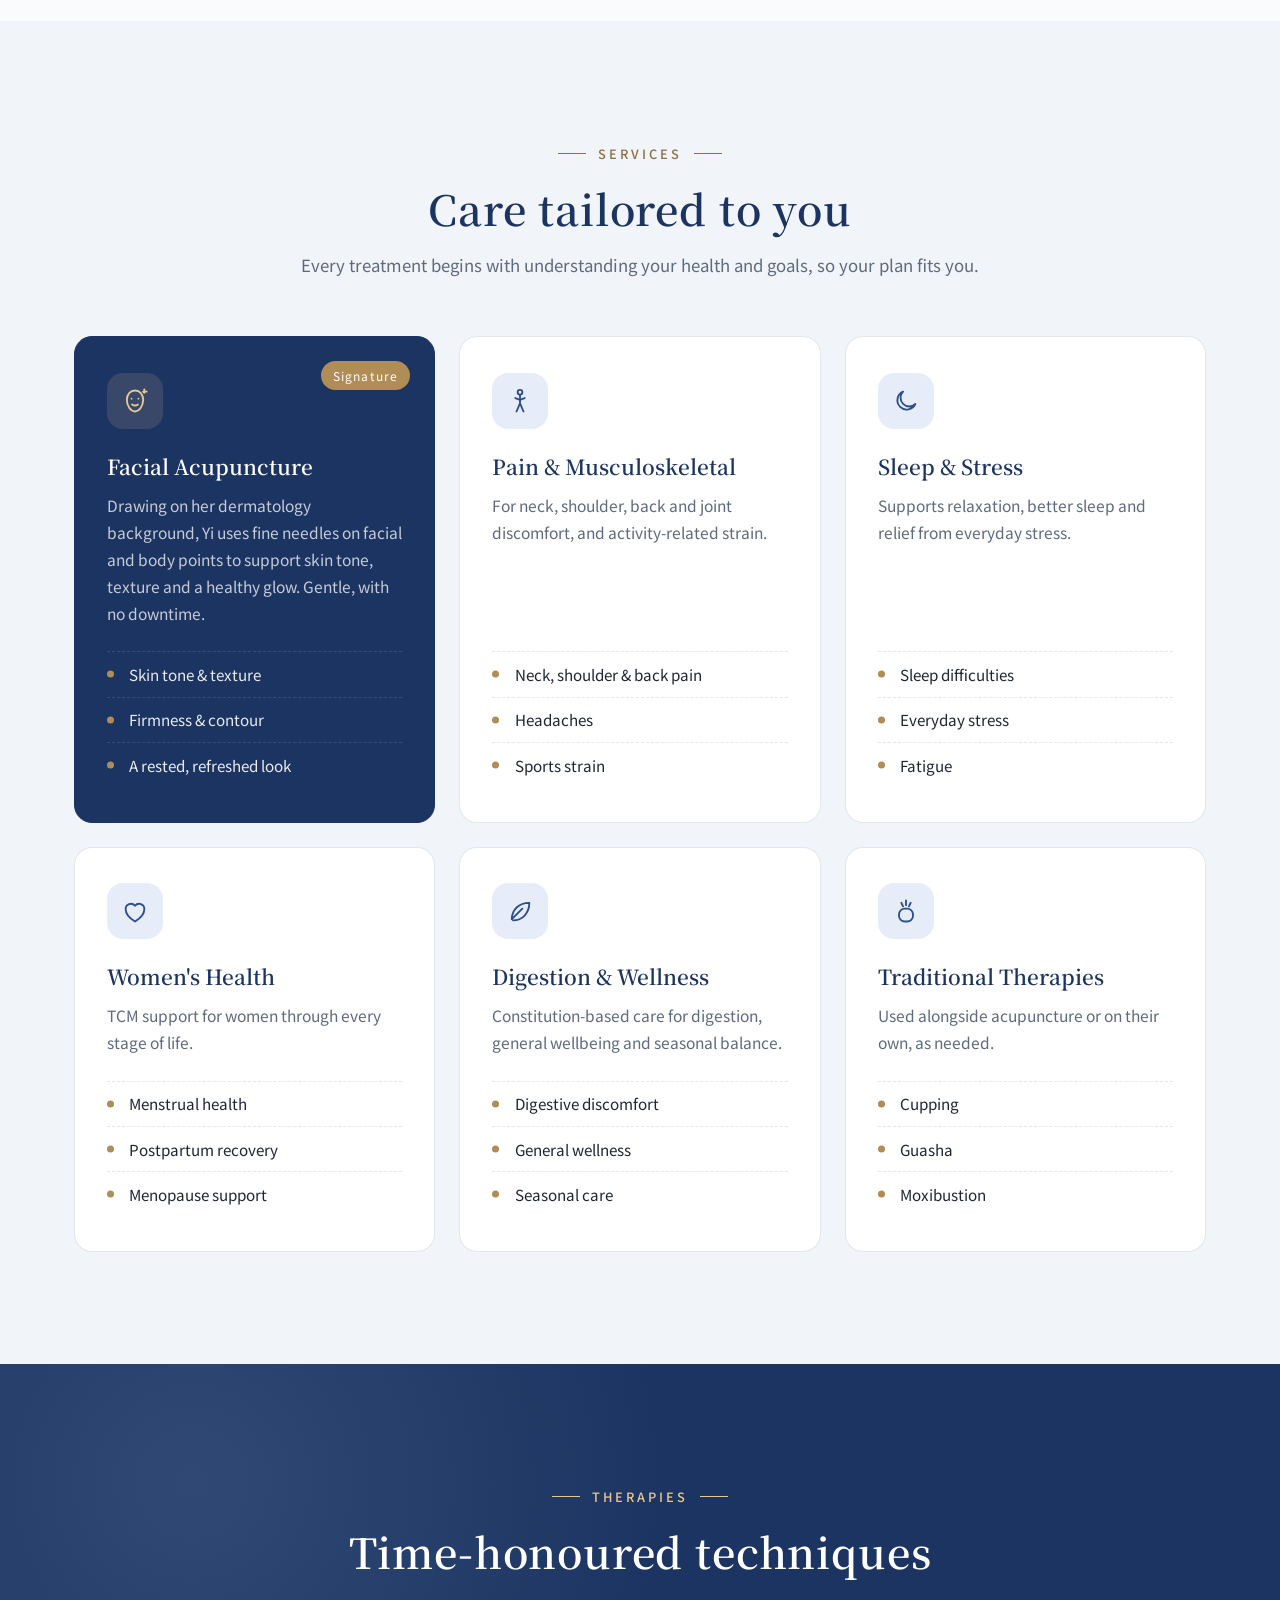
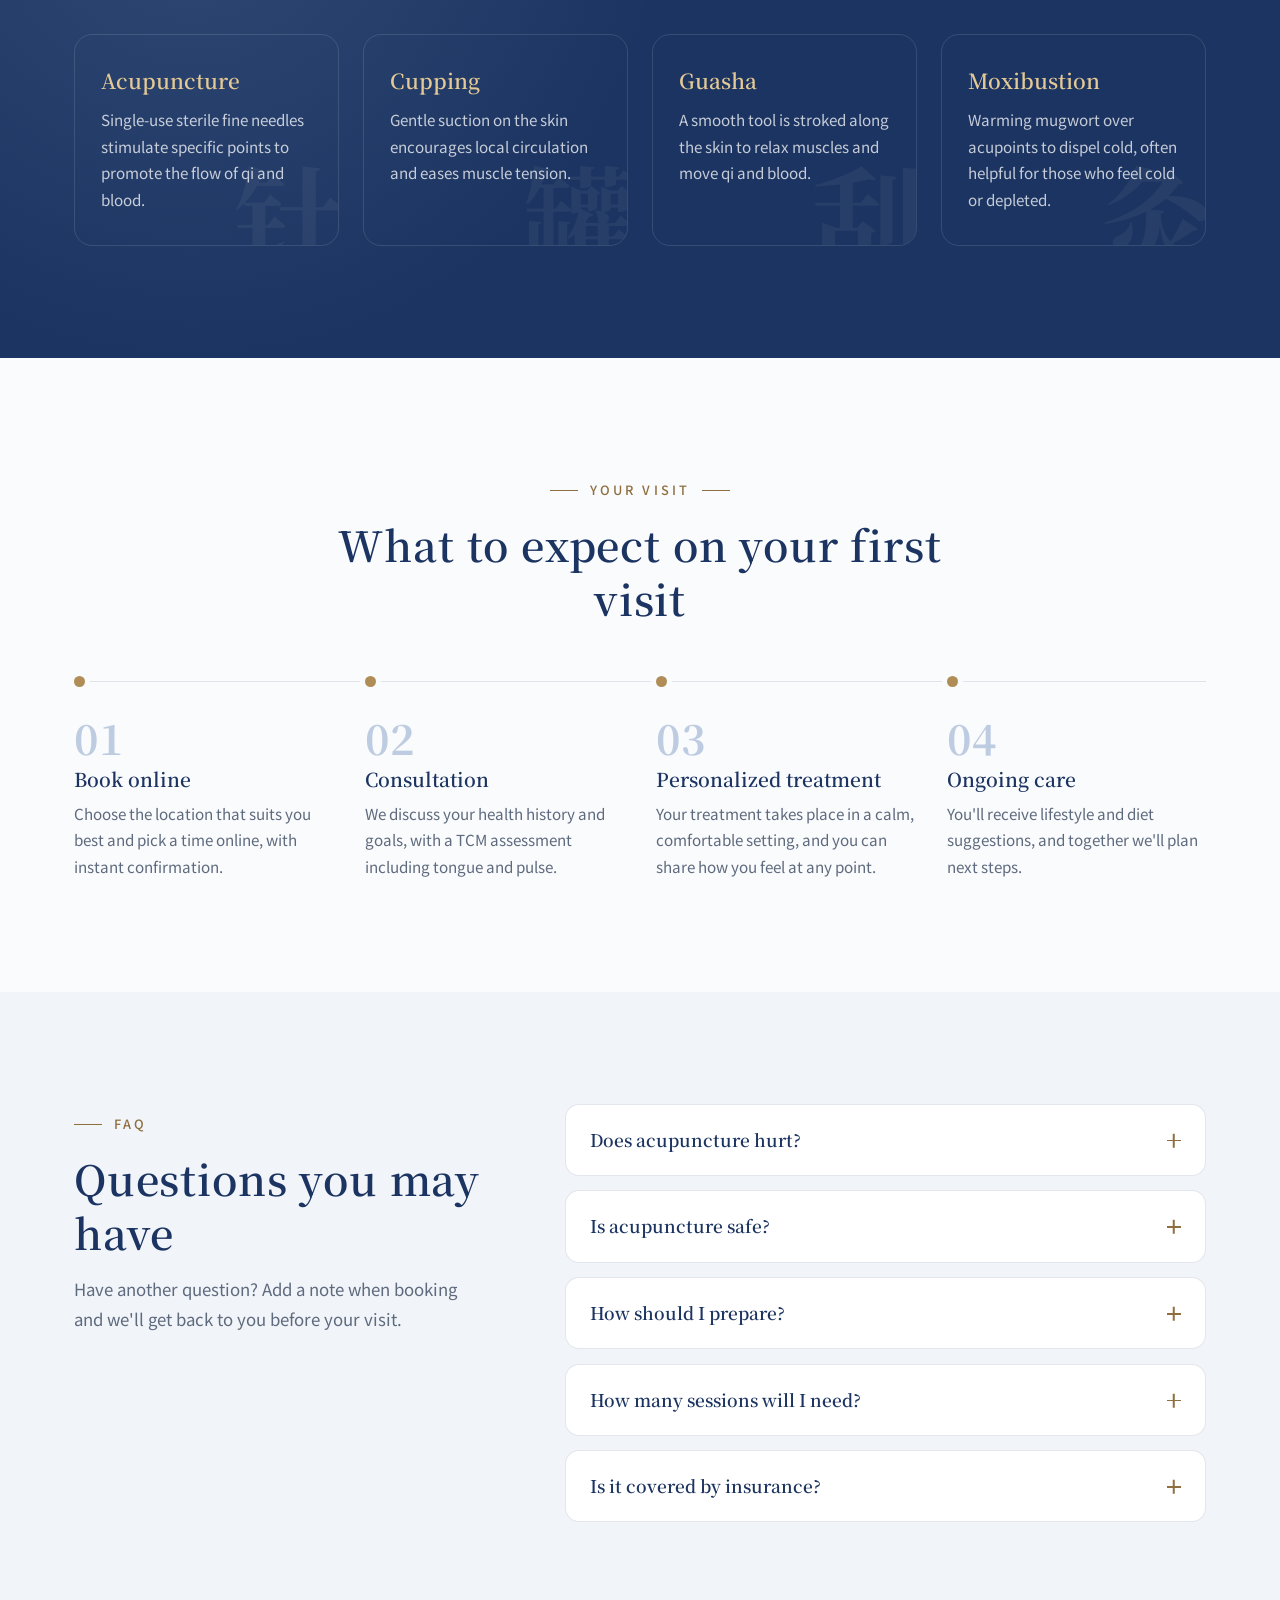
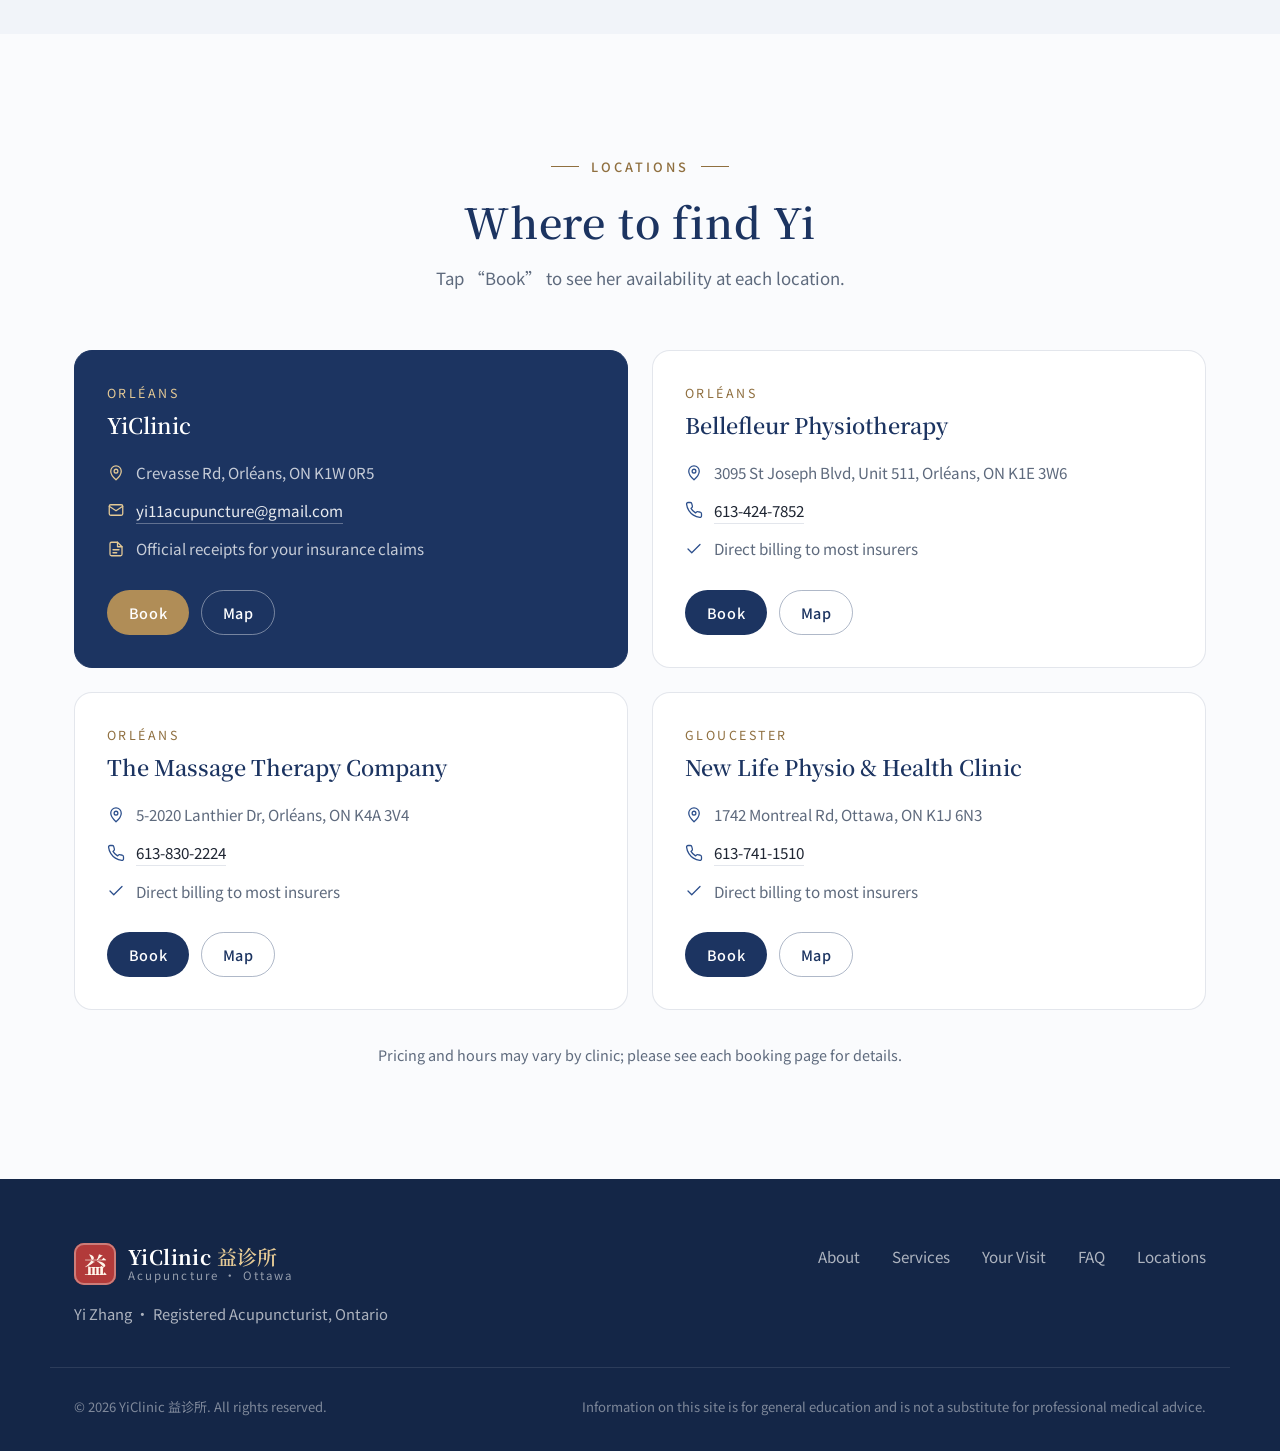
==== commit 3d947111: "Add studio email to the YiClinic location card Shows yi11acupuncture@gmail.com on the first (private" ====
--- a/index.html
+++ b/index.html
@@ -24,12 +24,13 @@
     <link rel="preconnect" href="https://fonts.googleapis.com">
     <link rel="preconnect" href="https://fonts.gstatic.com" crossorigin>
     <link href="https://fonts.googleapis.com/css2?family=Noto+Sans+SC:wght@300;400;500;700&family=Noto+Serif+SC:wght@400;500;600;700&display=swap" rel="stylesheet">
-    <link rel="stylesheet" href="styles.css?v=7">
+    <link rel="stylesheet" href="styles.css?v=8">
 
     <script type="application/ld+json">
     {
         "@context": "https://schema.org",
         "@type": "MedicalBusiness",
+        "email": "yi11acupuncture@gmail.com",
         "name": "YiClinic",
         "url": "https://www.yiclinic.ca/",
         "image": "https://www.yiclinic.ca/profile.jpg",
@@ -418,6 +419,10 @@
                                 <span>Crevasse Rd, Orléans, ON K1W 0R5</span>
                             </li>
                             <li>
+                                <svg viewBox="0 0 24 24" aria-hidden="true"><rect x="3" y="5" width="18" height="14" rx="2"/><path d="M3 7l9 6 9-6"/></svg>
+                                <a href="mailto:yi11acupuncture@gmail.com">yi11acupuncture@gmail.com</a>
+                            </li>
+                            <li>
                                 <svg viewBox="0 0 24 24" aria-hidden="true"><path d="M14 3H6a2 2 0 0 0-2 2v14a2 2 0 0 0 2 2h12a2 2 0 0 0 2-2V9z"/><path d="M14 3v6h6M8 13h8M8 17h5"/></svg>
                                 <span>Official receipts for your insurance claims</span>
                             </li>
--- a/styles.css
+++ b/styles.css
@@ -1032,6 +1032,15 @@
     color: rgba(255, 255, 255, 0.75);
 }
 
+.location-card--featured .location-meta a {
+    color: rgba(255, 255, 255, 0.9);
+    border-color: rgba(255, 255, 255, 0.3);
+}
+
+.location-card--featured .location-meta a:hover {
+    border-color: var(--gold-light);
+}
+
 .location-card--featured .location-meta svg {
     stroke: var(--gold-light);
 }
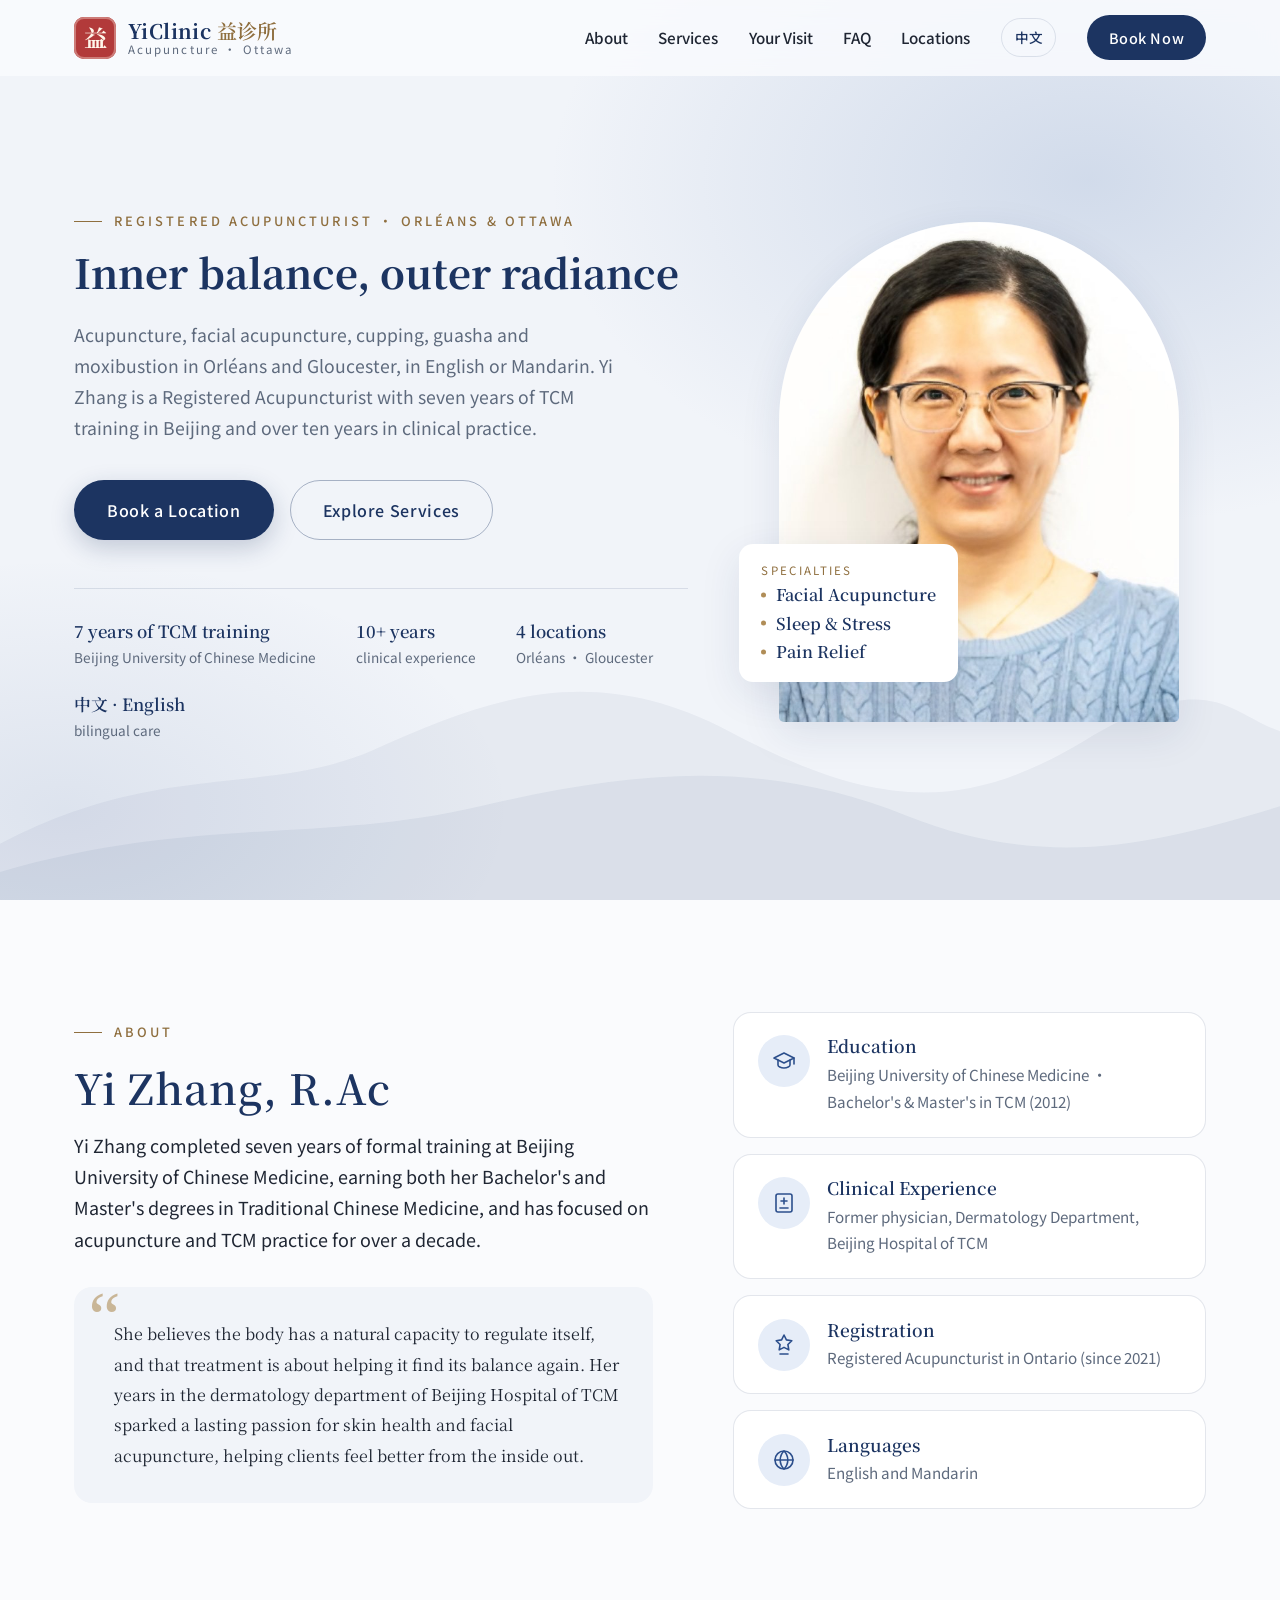
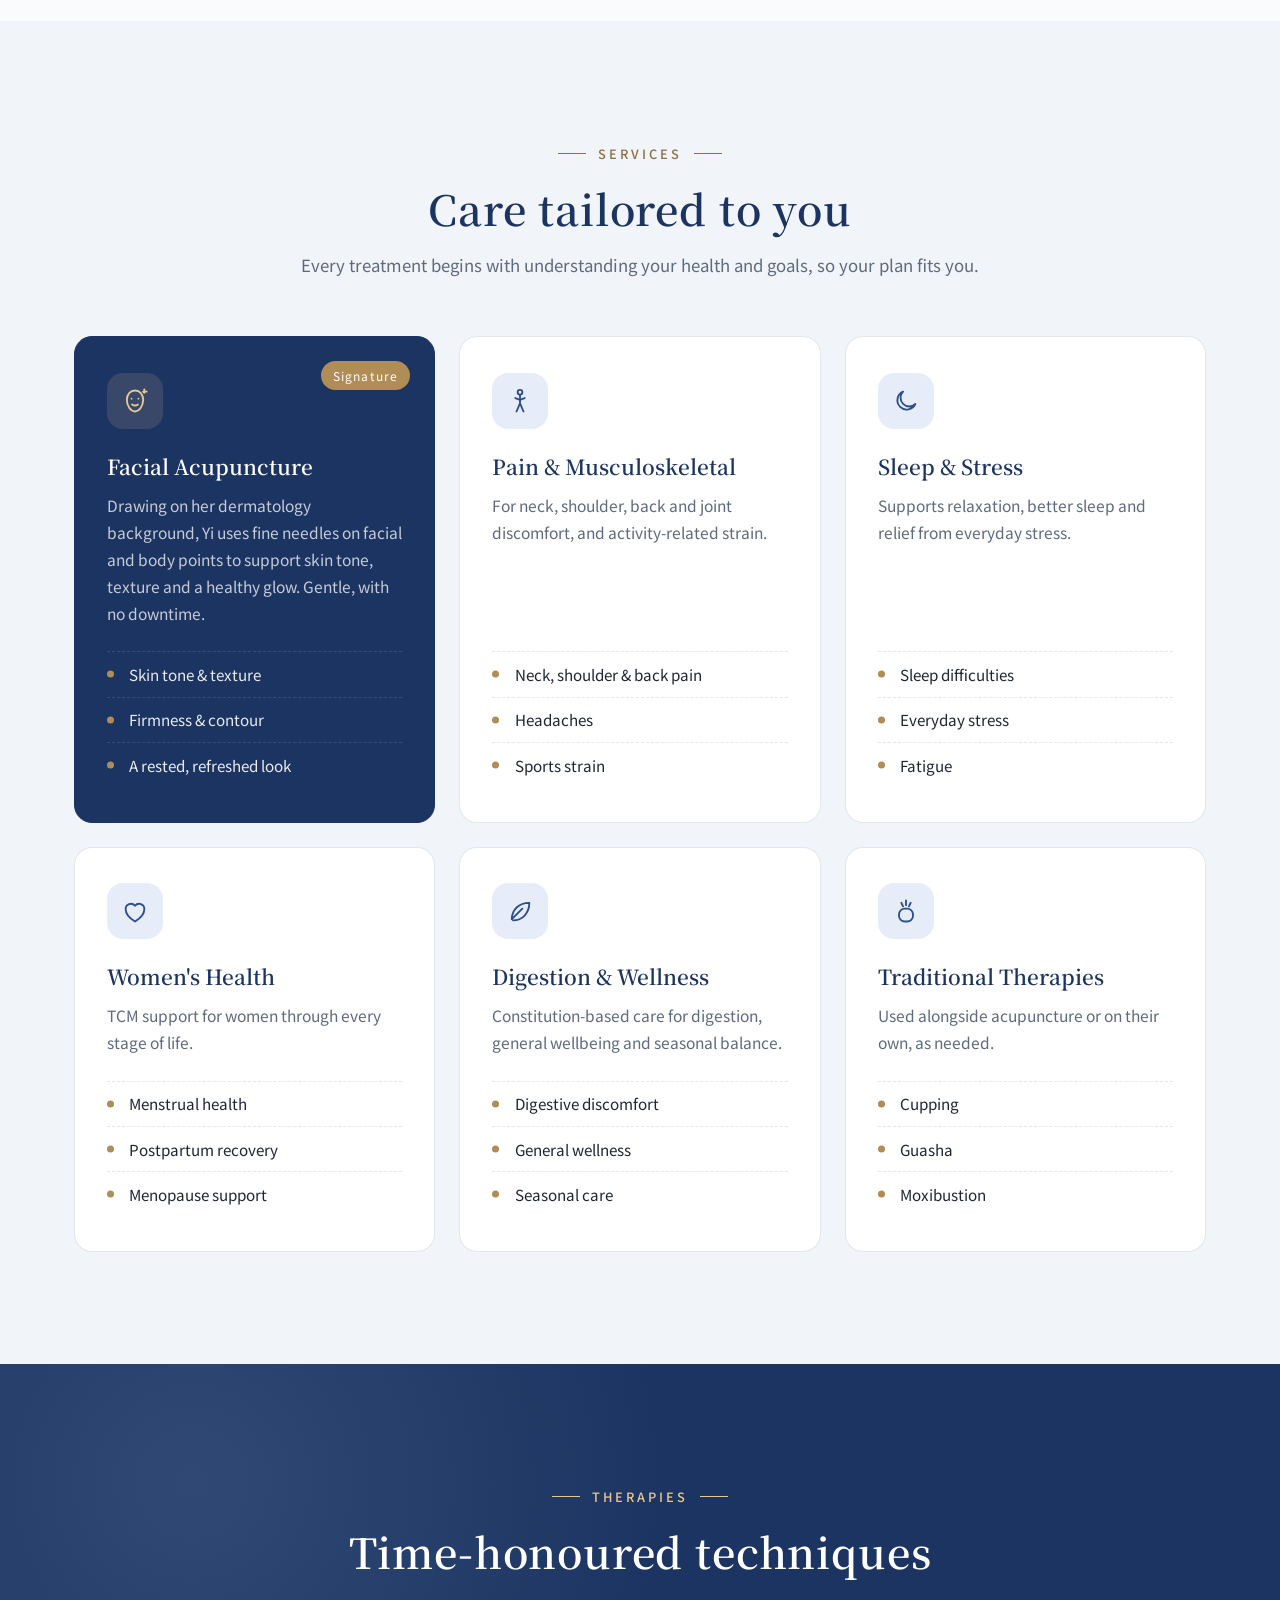
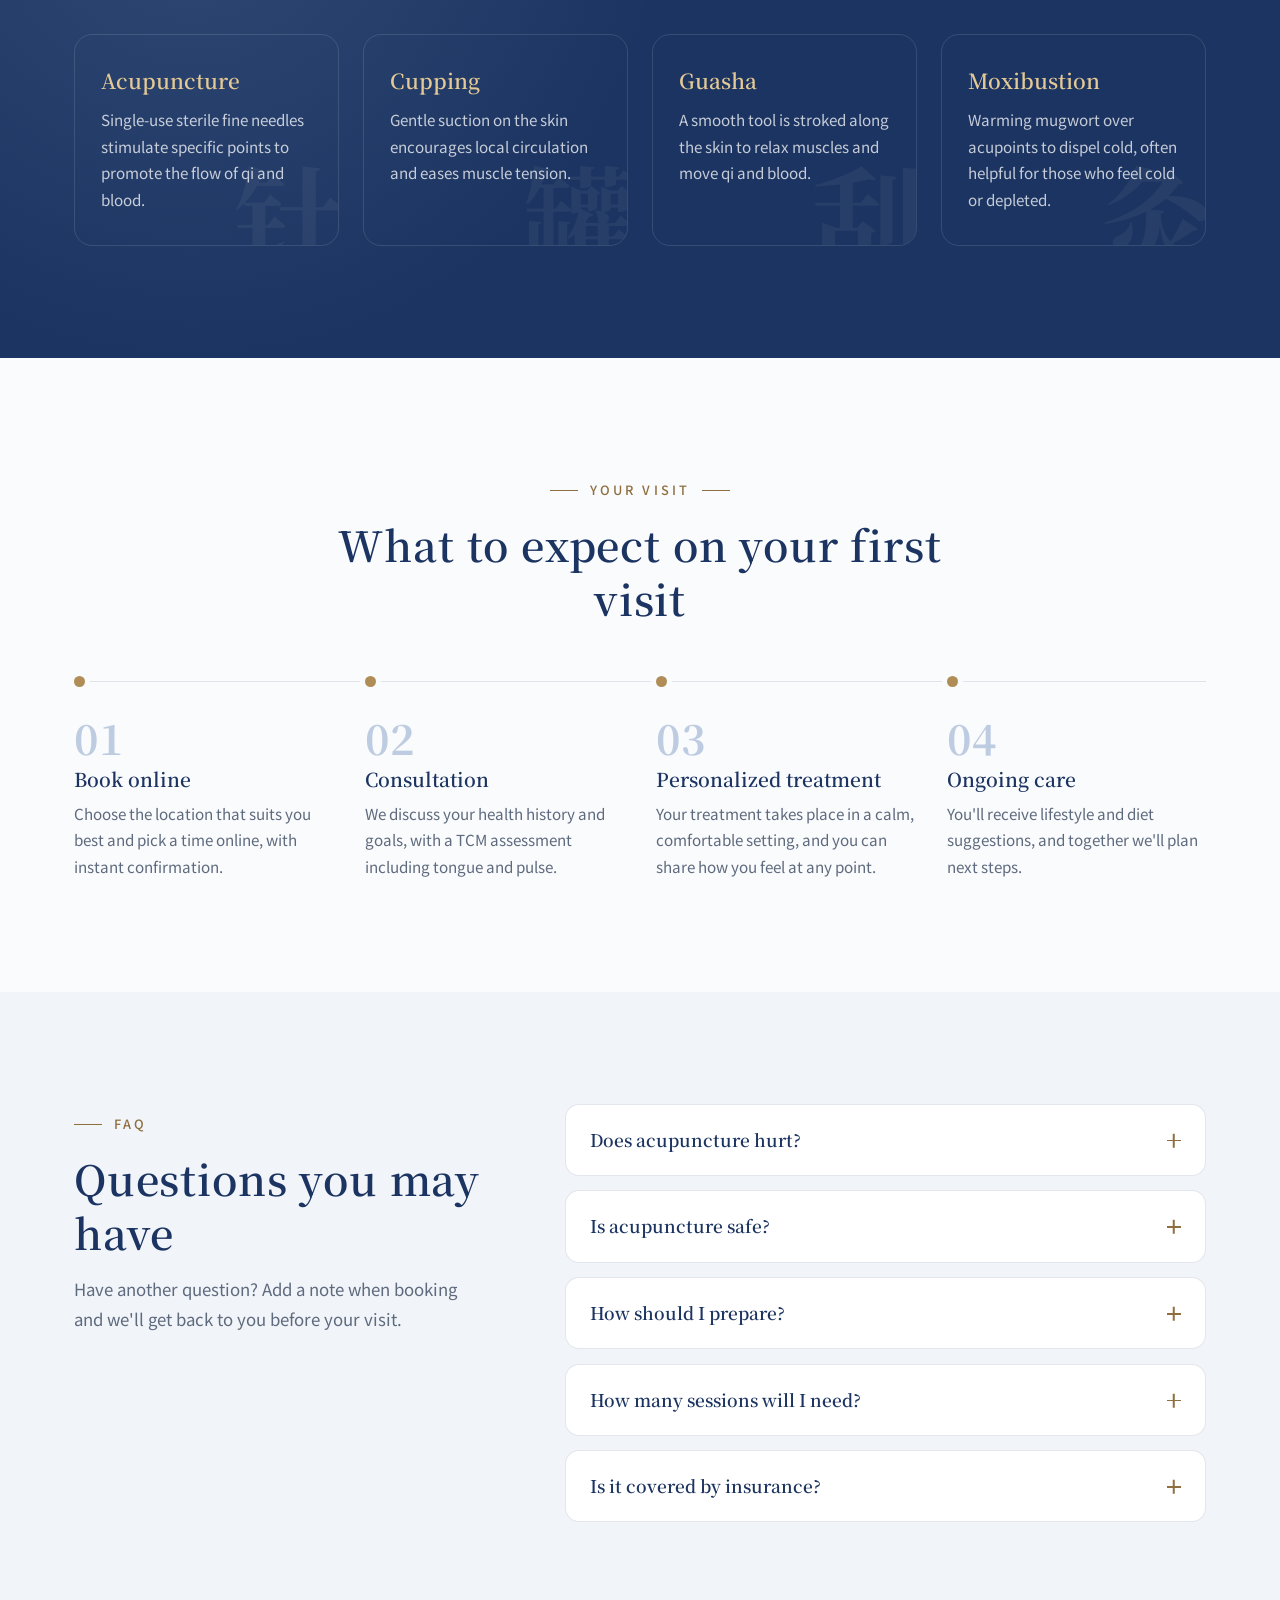
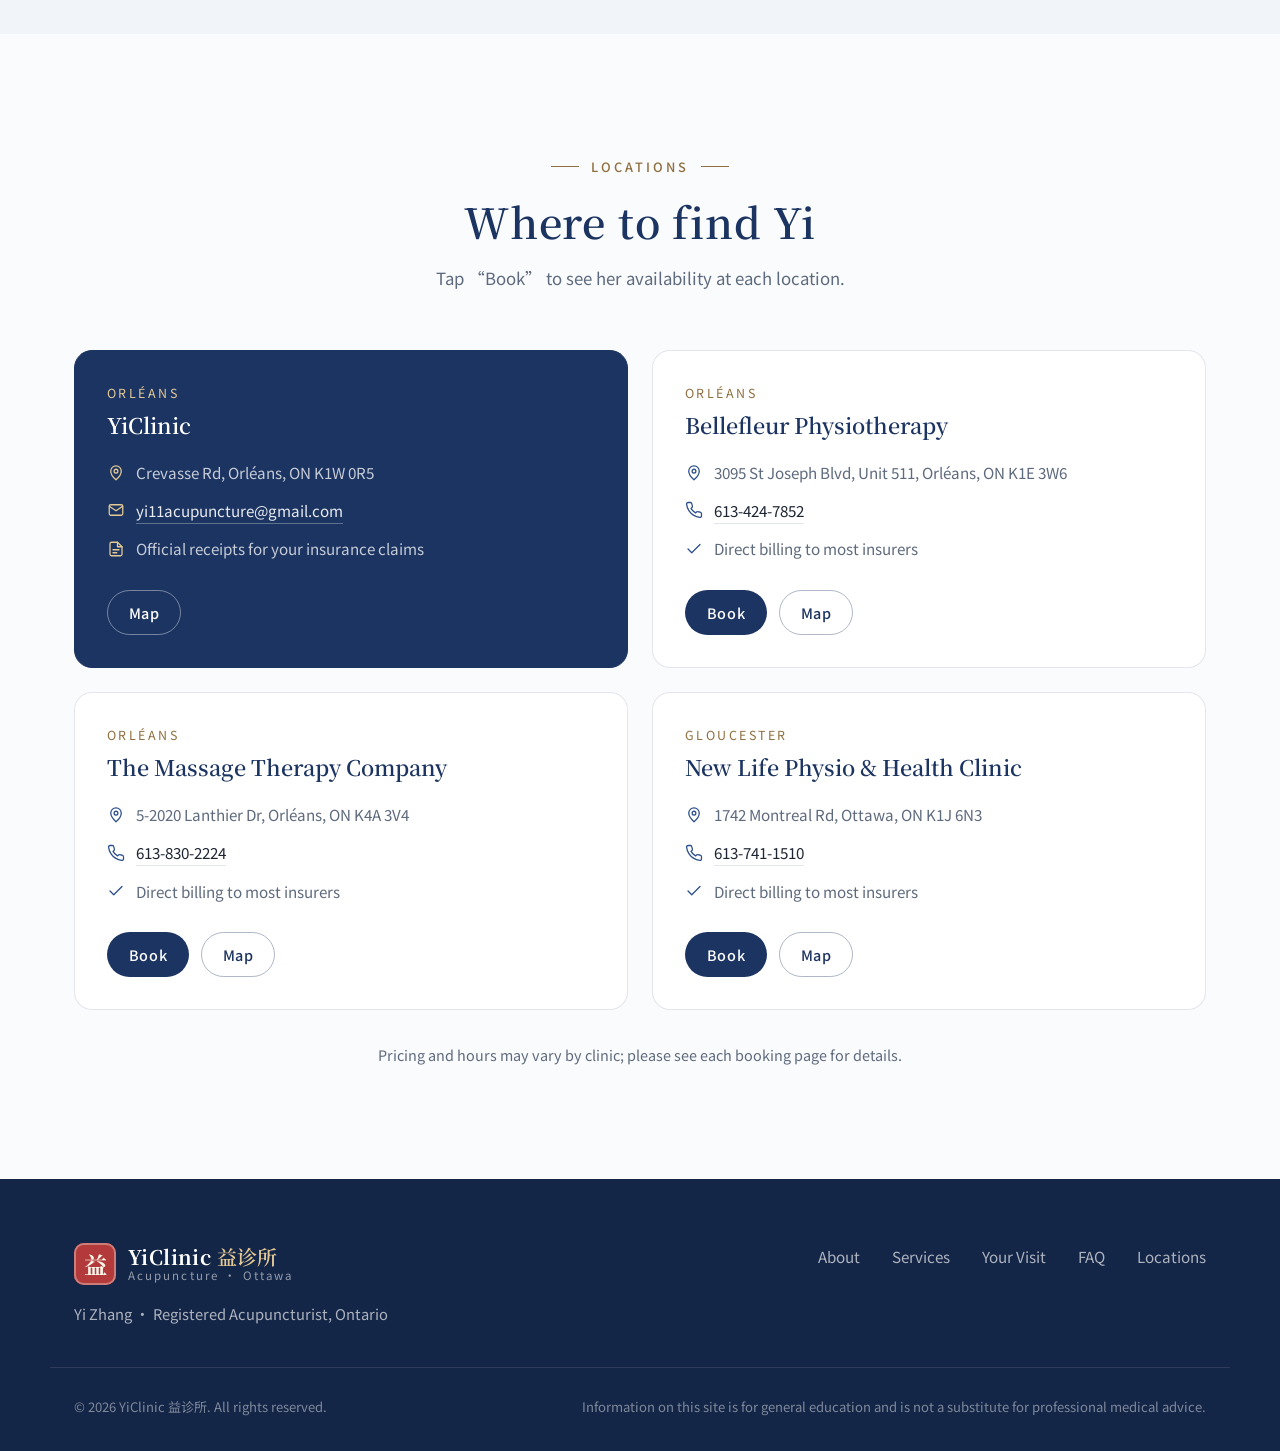
==== commit d9a5074e: "Remove Square booking from the YiClinic studio card Drops the Book button on the private studio card" ====
--- a/index.html
+++ b/index.html
@@ -70,10 +70,6 @@
                     "address": { "@type": "PostalAddress", "streetAddress": "1742 Montreal Rd", "addressLocality": "Ottawa", "addressRegion": "ON", "postalCode": "K1J 6N3", "addressCountry": "CA" }
                 }
             ]
-        },
-        "potentialAction": {
-            "@type": "ReserveAction",
-            "target": "https://book.squareup.com/appointments/kmcly4hvuqby21/location/LDAK9QREGEEZS/services"
         }
     }
     </script>
@@ -428,7 +424,6 @@
                             </li>
                         </ul>
                         <div class="location-actions">
-                            <a href="https://book.squareup.com/appointments/kmcly4hvuqby21/location/LDAK9QREGEEZS/services" target="_blank" rel="noopener" class="btn btn-primary btn-sm">Book</a>
                             <a href="https://www.google.com/maps/search/?api=1&amp;query=Crevasse+Rd+Orleans+ON+K1W+0R5" target="_blank" rel="noopener" class="btn btn-ghost btn-sm">Map</a>
                         </div>
                     </article>
